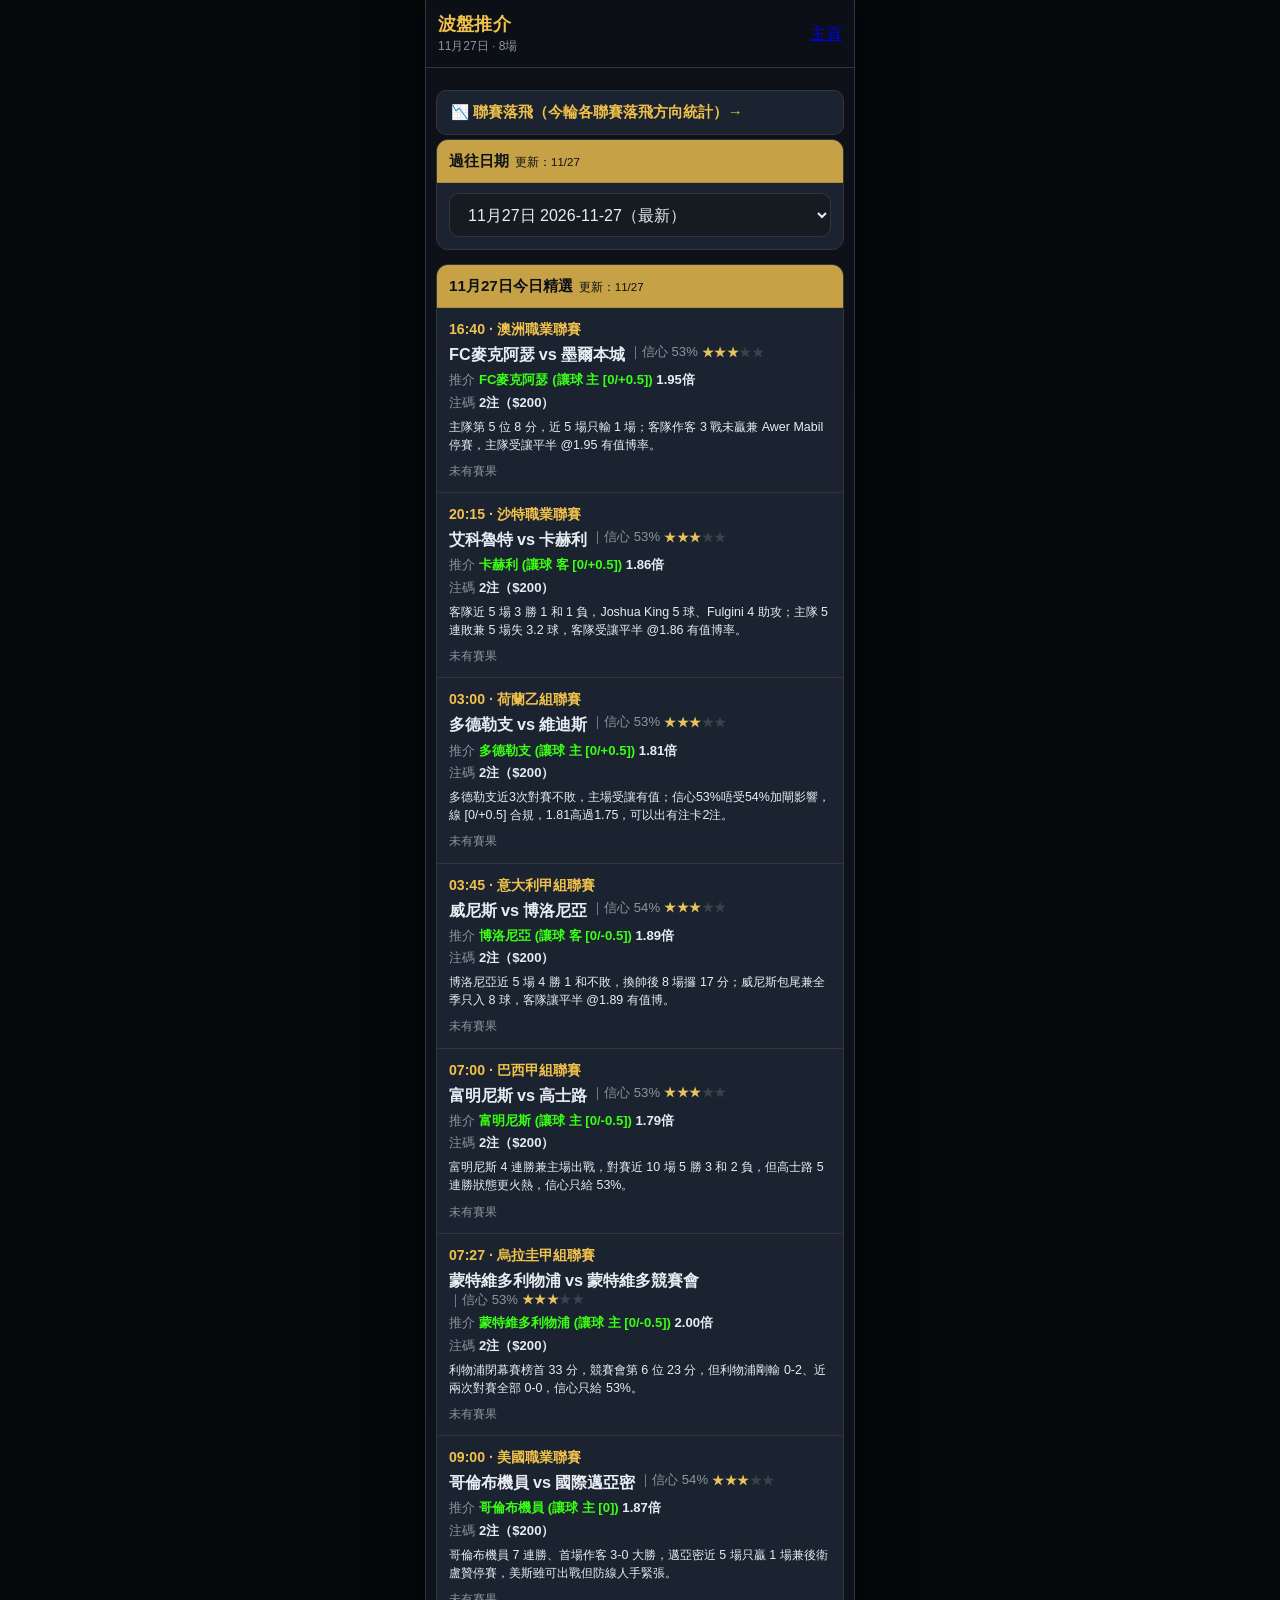
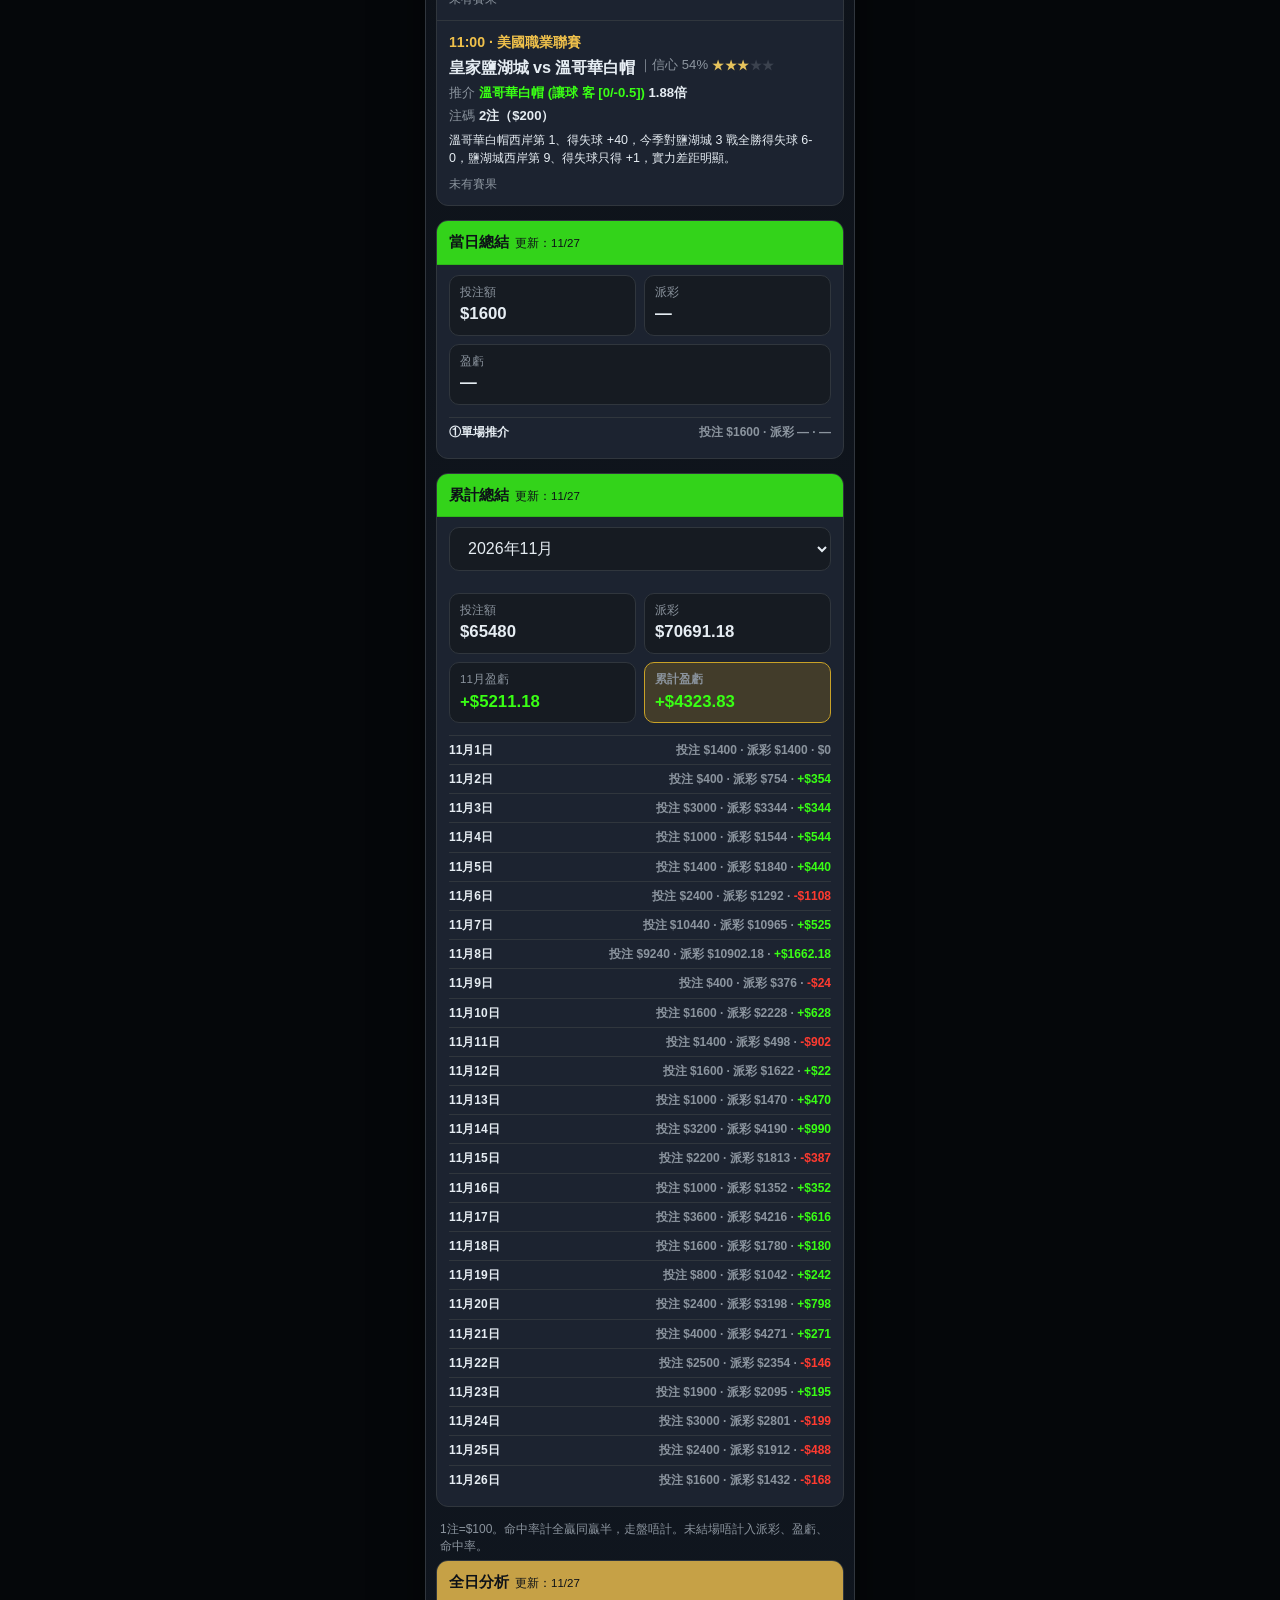
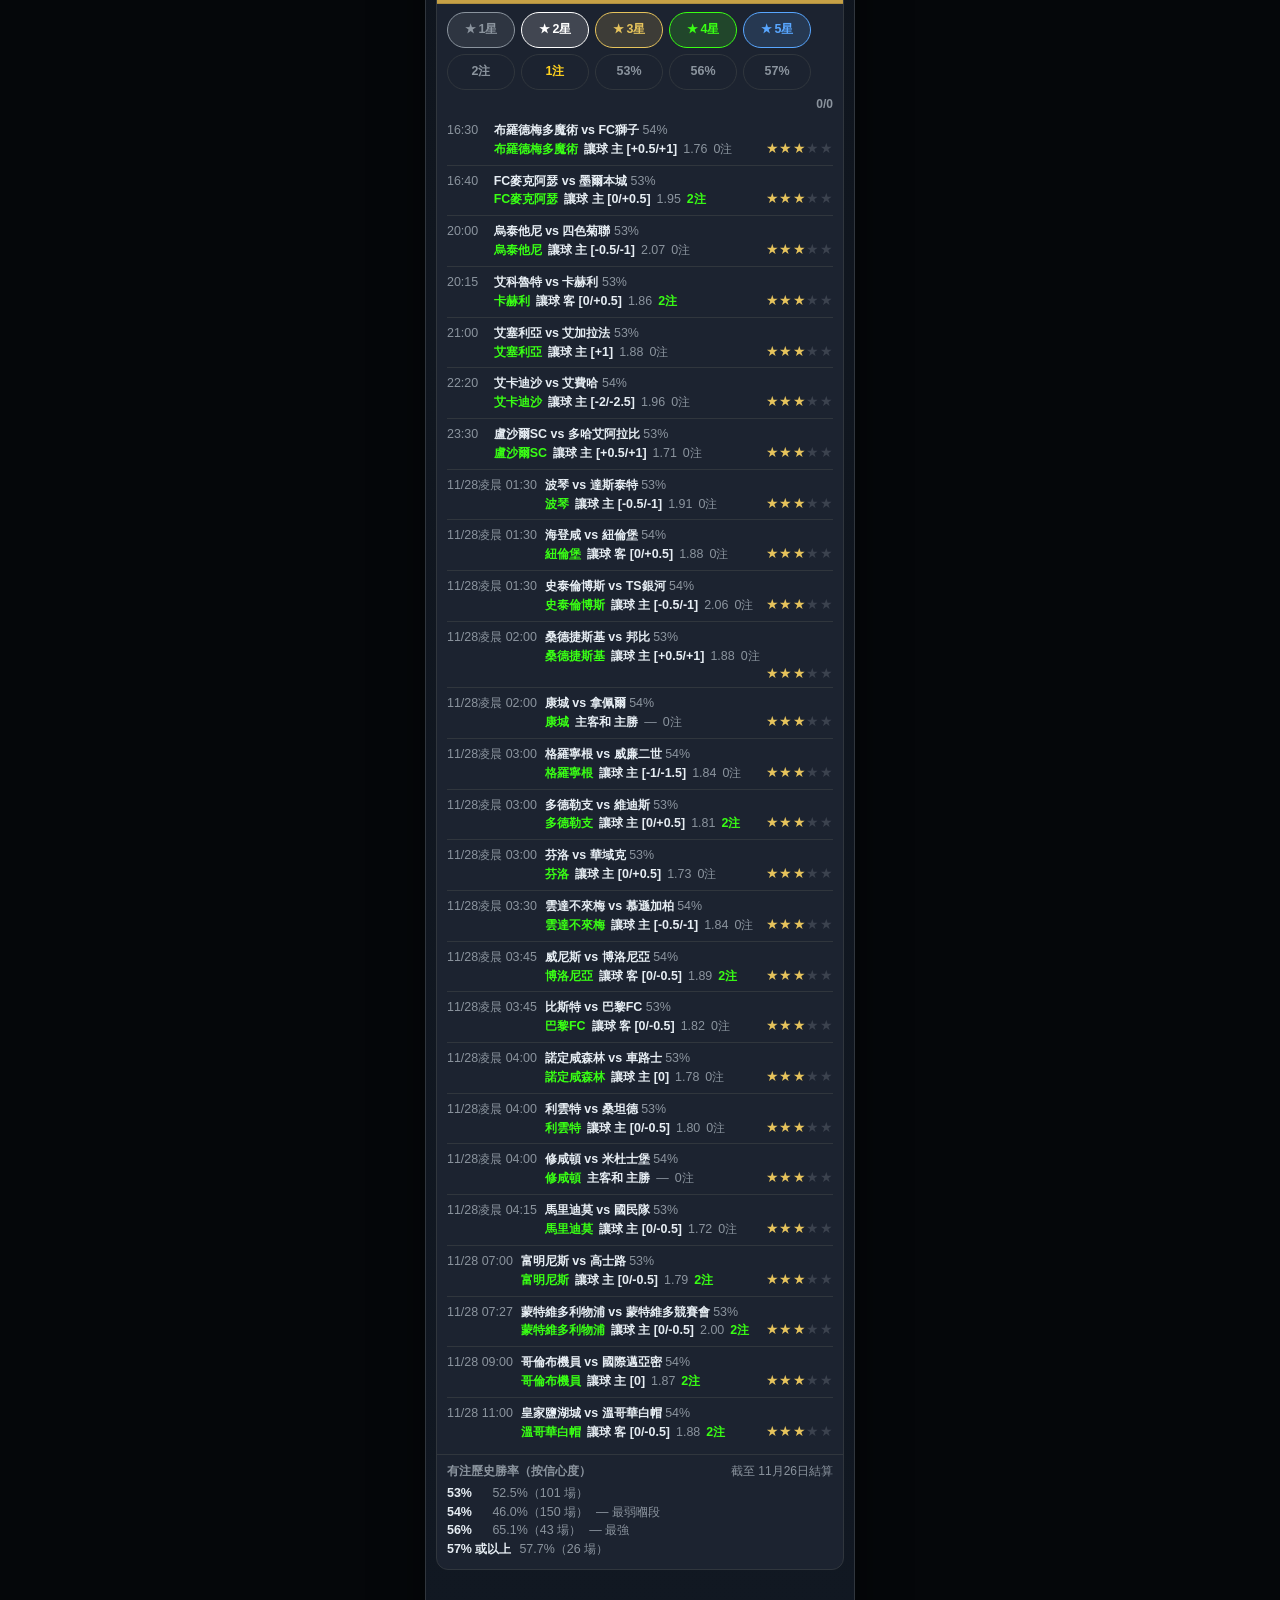
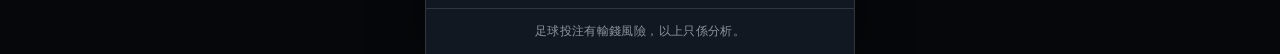
==== index.html @ 922f25e9 "football177: FB9617 附註更正（康城對勒皮已核實）" ====
<!DOCTYPE html>
<html lang="zh-HK">
<head>
  <meta charset="UTF-8" />
  <meta name="viewport" content="width=device-width, initial-scale=1, maximum-scale=1, viewport-fit=cover" />
  <meta name="theme-color" content="#0d1117" />
  <meta http-equiv="Cache-Control" content="no-cache" />
  <title>波盤推介</title>
  <link rel="stylesheet" href="css/styles.css?v=football177" />
</head>
<body>
  <div id="app">
    <header class="site-header">
      <div class="header-inner">
        <button id="btn-back" class="btn-back" type="button" aria-label="返回" hidden>←</button>
        <div class="header-titles">
          <h1 id="page-title">🏇 TW賽馬貼士</h1>
          <p id="page-sub" class="subtitle subtitle-profit">0 賽馬日 💰 累計盈利 $0 💰 (回報 +0.0%)</p>
        </div>
        <a class="btn-home" href="https://taiwah1995.github.io/racing-tips/">主頁</a>
      </div>
    </header>

    <main id="main">
      <!-- HOME VIEW -->
      <section id="view-home" class="view">
        <a class="wind-entry" href="#/wind">收風統計</a>
        <a class="wind-entry" href="#/flying">賽日有飛馬</a>
        <a class="wind-entry" href="#/combo">練騎合作</a>
        <a class="wind-entry" href="#/football">波盤推介</a>
        <div class="filters">
          <div class="venue-tabs" role="tablist">
            <button class="tab active" data-venue="all" type="button">全部</button>
            <button class="tab" data-venue="ST" type="button">沙田</button>
            <button class="tab" data-venue="HV" type="button">快活谷</button>
          </div>
          <label class="month-wrap">
            <span class="sr-only">賽事月份</span>
            <select id="month-filter" aria-label="賽事月份"></select>
          </label>
        </div>

        <div class="panel banker-wp-book" id="banker-wp-book">
          <h2 class="panel-title banker-wp-heading">馬膽WP投注簿 <span class="banker-wp-note">*馬膽投注 獨贏$100 位置$300</span></h2>
          <div id="banker-wp-ledger" class="banker-wp-ledger" aria-live="polite"></div>
        </div>
        <p class="banker-wp-foot">* 以最終賠率派彩金額計算</p>

        <ul id="meeting-list" class="meeting-list" aria-live="polite"></ul>
        <p id="home-empty" class="empty" hidden>今個月暫未有賽日貼士</p>
      </section>

      <!-- DETAIL VIEW -->
      <section id="view-detail" class="view" hidden>
        <div id="detail-meta" class="detail-meta" hidden></div>

        <div class="panel">
          <h2 class="panel-title">🏆 全日四甲精選推介</h2>
          <div class="table-scroll">
            <table class="tips-table" id="tips-table">
              <thead>
                <tr>
                  <th>場次</th>
                  <th>首選</th>
                  <th>次選</th>
                  <th>三選</th>
                  <th>冷腳</th>
                </tr>
              </thead>
              <tbody id="tips-tbody"></tbody>
            </table>
          </div>
        </div>

        <div class="panel">
          <h2 class="panel-title">🏆 三隻馬膽 <span class="daily-picks-hint panel-hint-inline">(賠率低於2.5只作次選推介)</span></h2>
          <div id="daily-picks" class="daily-picks"></div>
        </div>
      </section>

      <!-- WIND DASHBOARD -->
      <section id="view-wind" class="view" hidden>
        <p id="wind-status" class="empty" hidden></p>
        <div id="wind-tables"></div>
      </section>

      <!-- FLYING HORSES -->
      <section id="view-flying" class="view" hidden>
        <p id="flying-status" class="empty" hidden></p>
        <div id="flying-body"></div>
      </section>

      <!-- JOCKEY / TRAINER COMBO -->
      <section id="view-combo" class="view" hidden>
        <p id="combo-status" class="empty" hidden></p>
        <div id="combo-body"></div>
      </section>

      <!-- FOOTBALL TIPS -->
      <section id="view-football" class="view" hidden>
        <a class="luofei-entry" href="luofei.html">📉 聯賽落飛（今輪各聯賽落飛方向統計）→</a>
        <p id="football-status" class="empty" hidden></p>
        <div id="football-body"></div>
      </section>
    </main>

    <footer class="site-footer">
      僅供參考 · 非投注建議
    </footer>
  </div>
  <script>if(!location.hash){location.replace('#/football');}</script>
  <script src="js/app.js?v=football177"></script>
</body>
</html>
---- css/styles.css ----
/* ===== Reset & base ===== */
*, *::before, *::after { box-sizing: border-box; margin: 0; padding: 0; }

:root {
  --bg: #0d1117;
  --bg-elev: #161b22;
  --bg-card: #1c2330;
  --bg-hover: #243044;
  --border: #30363d;
  --text: #e6edf3;
  --text-muted: #8b949e;
  --gold: #f0c14b;
  --gold-dim: #c9a227;
  --accent: #3fb950;
  --danger: #f85149;
  --hv: #a371f7;
  --st: #58a6ff;
  --radius: 12px;
  --tap: 44px;
  --font: -apple-system, BlinkMacSystemFont, "Segoe UI", "PingFang TC",
          "Noto Sans TC", "Microsoft JhengHei", sans-serif;
}

html {
  font-size: clamp(14px, 3.8vw, 16px);
  -webkit-text-size-adjust: 100%;
  overflow-x: hidden;
}

body {
  font-family: var(--font);
  background: var(--bg);
  color: var(--text);
  min-height: 100dvh;
  line-height: 1.45;
  overflow-x: hidden;
  width: 100%;
}

#app {
  width: 100%;
  max-width: 430px;
  margin: 0 auto;
  min-height: 100dvh;
  display: flex;
  flex-direction: column;
  background: linear-gradient(180deg, #0d1117 0%, #111822 100%);
  overflow-x: hidden;
}

.sr-only {
  position: absolute; width: 1px; height: 1px;
  padding: 0; margin: -1px; overflow: hidden;
  clip: rect(0,0,0,0); border: 0;
}

/* ===== Header ===== */
.site-header {
  position: sticky;
  top: 0;
  z-index: 20;
  background: rgba(13, 17, 23, 0.92);
  backdrop-filter: blur(10px);
  border-bottom: 1px solid var(--border);
  padding: 12px 12px;
  padding-top: max(12px, env(safe-area-inset-top));
}

.header-inner {
  display: flex;
  align-items: center;
  gap: 8px;
  min-width: 0;
}

.btn-back {
  flex-shrink: 0;
  width: var(--tap);
  height: var(--tap);
  border: 1px solid var(--border);
  border-radius: 10px;
  background: var(--bg-elev);
  color: var(--text);
  font-size: 1.25rem;
  cursor: pointer;
  display: flex;
  align-items: center;
  justify-content: center;
}
.btn-back:active { background: var(--bg-hover); }

.header-titles {
  min-width: 0;
  flex: 1;
}
.header-titles h1 {
  font-size: clamp(0.85rem, 4.2vw, 1.15rem);
  font-weight: 700;
  letter-spacing: 0.01em;
  color: var(--gold);
  line-height: 1.3;
  overflow-wrap: anywhere;
  word-break: break-word;
}
.subtitle {
  font-size: 0.75rem;
  color: var(--text-muted);
  margin-top: 2px;
}
.subtitle-profit {
  color: #fff;
  font-weight: 700;
  font-size: 0.78rem;
}
.subtitle:empty,
.subtitle[hidden] { display: none !important; }

/* ===== Main ===== */
#main {
  flex: 1;
  padding: 12px 10px 24px;
  width: 100%;
  min-width: 0;
  overflow-x: hidden;
}

.view[hidden] { display: none !important; }

/* ===== Filters ===== */
.filters {
  display: flex;
  flex-direction: column;
  gap: 10px;
  margin-bottom: 12px;
}

.venue-tabs {
  display: flex;
  gap: 8px;
}

.tab {
  flex: 1;
  min-height: var(--tap);
  border: 1px solid var(--border);
  border-radius: 10px;
  background: var(--bg-elev);
  color: var(--text-muted);
  font-size: 0.9rem;
  font-weight: 600;
  cursor: pointer;
  transition: background 0.15s, color 0.15s, border-color 0.15s;
}
.tab.active {
  background: var(--gold-dim);
  color: #0d1117;
  border-color: var(--gold);
}
.tab:active { opacity: 0.85; }

.month-wrap {
  display: block;
  position: relative;
}
#month-filter {
  width: 100%;
  min-height: var(--tap);
  padding: 0 40px 0 14px;
  border: 1px solid var(--border);
  border-radius: 10px;
  background: var(--bg-elev);
  color: var(--text);
  font: inherit;
  font-size: 1rem;
  outline: none;
  cursor: pointer;
}
#month-filter:focus { border-color: var(--gold-dim); }
#month-filter option {
  background: var(--bg-elev);
  color: var(--text);
}

/* ===== Meeting list ===== */
.meeting-list {
  list-style: none;
  display: flex;
  flex-direction: column;
  gap: 10px;
}

.meeting-card {
  display: block;
  width: 100%;
  text-align: left;
  padding: 14px 14px;
  min-height: 64px;
  border: 1px solid var(--border);
  border-radius: var(--radius);
  background: var(--bg-card);
  color: var(--text);
  cursor: pointer;
  transition: background 0.15s, border-color 0.15s;
  text-decoration: none;
  font: inherit;
}
.meeting-card:active,
.meeting-card:hover {
  background: var(--bg-hover);
  border-color: var(--gold-dim);
}

.meeting-card .row1 {
  display: flex;
  align-items: center;
  justify-content: space-between;
  gap: 8px;
  margin-bottom: 6px;
}
.meeting-card .date {
  font-size: 1.05rem;
  font-weight: 700;
}
.meeting-card .row1-main {
  display: flex;
  align-items: baseline;
  flex-wrap: wrap;
  gap: 6px;
  min-width: 0;
}
.meeting-card .badge {
  font-size: 0.7rem;
  font-weight: 700;
  padding: 3px 8px;
  border-radius: 999px;
  letter-spacing: 0.04em;
}
.badge-demo {
  background: rgba(240, 193, 75, 0.2);
  color: var(--gold);
  border: 1px solid var(--gold-dim);
}
.badge-st {
  background: rgba(88, 166, 255, 0.15);
  color: var(--st);
}
.badge-hv {
  background: rgba(163, 113, 247, 0.15);
  color: var(--hv);
}

.meeting-card .row2 {
  display: flex;
  align-items: flex-start;
  gap: 10px;
  font-size: 0.85rem;
  color: var(--text-muted);
}
.meeting-card .row2-meta {
  flex: 1;
  min-width: 0;
  line-height: 1.35;
  white-space: normal;
  overflow-wrap: anywhere;
  word-break: break-word;
}
.meeting-card .banker-part {
  font-size: 0.78rem;
  color: var(--text-muted);
  opacity: 0.92;
}
.meeting-card .chevron {
  margin-left: auto;
  flex-shrink: 0;
  color: var(--gold-dim);
  font-size: 1.1rem;
  line-height: 1.35;
}

.empty {
  text-align: center;
  color: var(--text-muted);
  padding: 32px 16px;
  font-size: 0.95rem;
}

/* ===== Detail ===== */
#detail-meta { display: none !important; }

.panel {
  margin-bottom: 14px;
  background: var(--bg-card);
  border: 1px solid var(--border);
  border-radius: var(--radius);
  overflow: hidden;
  width: 100%;
  max-width: 100%;
}
.panel-title {
  font-size: clamp(0.8rem, 3.6vw, 0.95rem);
  font-weight: 700;
  padding: 10px 12px;
  border-bottom: 1px solid var(--border);
  background: rgba(240, 193, 75, 0.08);
  color: var(--gold);
}

/* Tips table — fit viewport, no H-scroll */
.table-scroll {
  overflow-x: hidden;
  width: 100%;
}

.tips-table {
  width: 100%;
  table-layout: fixed;
  border-collapse: collapse;
  font-size: clamp(0.58rem, 2.7vw, 0.7rem);
}
.tips-table th {
  background: var(--bg-elev);
  color: var(--text-muted);
  font-weight: 600;
  padding: 5px 1px;
  text-align: center;
  border-bottom: 1px solid var(--border);
  font-size: clamp(0.58rem, 2.6vw, 0.68rem);
}
.tips-table th:first-child { width: 16%; }
.tips-table th:nth-child(2),
.tips-table th:nth-child(3),
.tips-table th:nth-child(4),
.tips-table th:nth-child(5) { width: 21%; }

.tips-table td {
  padding: 5px 1px;
  text-align: center;
  border-bottom: 1px solid var(--border);
  vertical-align: top;
  line-height: 1.25;
  overflow-wrap: anywhere;
  word-break: break-word;
}
.tips-table tr:last-child td { border-bottom: none; }
.tips-table tr.tips-alt td { background: rgba(255,255,255,0.02); }
.tips-table tr.has-note td { border-bottom: none; padding-bottom: 1px; }
.tips-table td.pattern-note-cell {
  text-align: left;
  padding: 0 2px 5px;
  font-size: clamp(0.5rem, 2.2vw, 0.6rem);
  line-height: 1.3;
  font-weight: 600;
}

.tips-table .race-col {
  padding-left: 2px;
  padding-right: 2px;
}
.race-cell {
  display: flex;
  flex-direction: column;
  align-items: center;
  gap: 1px;
}
.race-no-line {
  font-weight: 700;
  font-size: clamp(0.75rem, 3.2vw, 0.9rem);
  color: var(--gold);
}
.race-meta-line {
  font-size: clamp(0.5rem, 2.2vw, 0.58rem);
  color: var(--text-muted);
  letter-spacing: -0.03em;
  line-height: 1.15;
}

.cell-horse {
  display: block;
  text-align: center;
  max-width: 100%;
  font-size: clamp(0.62rem, 2.85vw, 0.76rem); /* ~1–2px bump vs table base */
  line-height: 1.3;
}
.cell-horse .hn {
  font-weight: 600;
  color: var(--text);
  font-size: inherit;
  line-height: 1.3;
  overflow-wrap: anywhere;
  word-break: break-word;
}
.cell-horse .hline1 {
  display: block;
  line-height: 1.25;
}
.cell-horse .hline2 {
  display: block;
  margin-top: 1px;
  line-height: 1.2;
  white-space: nowrap;
}
.cell-horse .hs {
  display: inline;
  font-size: 0.92em;
  color: var(--text-muted);
  font-weight: 500;
  white-space: nowrap;
}
.cell-horse .ho {
  display: inline;
  font-size: 0.92em;
  color: var(--gold-dim);
  font-weight: 600;
  white-space: nowrap;
}
.cell-horse .ho-empty { min-height: 0; }
.cell-horse.col-first .hn { color: var(--accent); }
.cell-horse.col-dark .hn { color: #ffa657; }

/* Post-race place badges: 🏆🥈🥉4️⃣ */
.place-badge {
  display: inline-block;
  margin-left: 2px;
  padding: 0;
  border: none;
  border-radius: 0;
  background: transparent;
  font-size: 0.95em;
  font-weight: 400;
  line-height: 1.2;
  letter-spacing: 0;
  vertical-align: baseline;
  white-space: nowrap;
}
.place-badge.place-w,
.place-badge.place-2,
.place-badge.place-3,
.place-badge.place-4 {
  background: transparent;
  color: inherit;
  border: none;
}

.tips-result-note {
  margin-top: 0;
  padding-top: 8px;
}

/* 投注策略 — one gold frame at the bottom of the meeting page */
#view-detail #bet-strategy-panel {
  border: 2px solid var(--gold);
  background: rgba(240, 193, 75, 0.07);
  box-shadow: inset 0 0 0 1px rgba(240, 193, 75, 0.28);
}
#view-detail #bet-strategy-panel .panel-title {
  background: rgba(240, 193, 75, 0.16);
  border-bottom-color: rgba(240, 193, 75, 0.45);
}
#view-detail #bet-strategy-panel .bet-strategy-race {
  padding: 6px 10px 7px;
  border-top: 1px solid rgba(240, 193, 75, 0.22);
}
#view-detail #bet-strategy-panel .bet-strategy-race-title {
  margin: 0 0 3px;
  font-size: 0.8rem;
  font-weight: 700;
  line-height: 1.3;
  color: var(--gold);
}
#view-detail #bet-strategy-panel .bet-strategy-list {
  list-style: none;
  margin: 0;
  padding: 0;
  display: flex;
  flex-direction: column;
  gap: 2px;
}
#view-detail #bet-strategy-panel .bet-strategy-line {
  font-size: 0.78rem;
  line-height: 1.35;
  font-weight: 500;
  color: var(--text);
  overflow-wrap: anywhere;
}
#view-detail #bet-strategy-panel .bet-strategy-note {
  color: var(--text-muted);
  font-weight: 500;
  font-size: 0.92em;
}
#view-detail #bet-strategy-panel .bet-strategy-race-total {
  margin: 4px 0 0;
  font-size: 0.74rem;
  font-weight: 700;
  line-height: 1.35;
  color: var(--gold);
}
#view-detail #bet-strategy-panel .bet-strategy-day-total {
  margin: 0;
  padding: 6px 10px 8px;
  border-top: 1px solid rgba(240, 193, 75, 0.5);
  font-size: 0.8rem;
  font-weight: 700;
  line-height: 1.35;
  color: var(--gold);
}

/* Meeting page only: shorter gaps between panels, picks, and strategy blocks. */
#view-detail .panel {
  margin-bottom: 8px;
}
#view-detail .panel-title {
  padding: 6px 12px;
}
#view-detail .panel-title .panel-updated {
  white-space: nowrap;
}
#view-detail .tips-result-note {
  padding-top: 4px;
  padding-bottom: 6px;
}
#view-detail .pick-card {
  padding: 7px 10px;
}
#view-detail .pick-card .pc-head {
  gap: 6px;
  margin-bottom: 2px;
}
#view-detail .pc-horse {
  margin-bottom: 0;
}
#view-detail #attack-hot .panel-hint {
  padding: 4px 10px 2px;
}
#view-detail #attack-hot .panel-hint:last-child {
  padding-bottom: 6px;
}
#view-detail #meeting-flying .fly-meet-head {
  gap: 2px;
  padding: 6px 10px;
}
#view-detail #meeting-flying .fly-hit-line {
  padding: 2px 10px 0;
}
#view-detail #meeting-flying .fly-meet-body {
  gap: 4px;
  padding: 4px 8px 6px;
}
#view-detail #meeting-flying .fly-horse {
  padding: 5px 8px;
}

.pc-odds-inline {
  font-size: 0.85em;
  color: var(--gold-dim);
  font-weight: 600;
}

.panel-hint {
  font-size: 0.75rem;
  color: var(--text-muted);
  padding: 0 12px 8px;
  margin-top: -4px;
}
.panel-title .panel-hint-inline,
.panel-title .daily-picks-hint,
.panel-title .panel-updated {
  display: inline;
  font-size: 0.72rem;
  font-weight: 500;
  color: var(--text-muted);
  margin-left: 6px;
  padding: 0;
}

/* Daily picks — 3 horses */
.daily-picks {
  display: flex;
  flex-direction: column;
  gap: 0;
}
.pick-card {
  padding: 12px;
  border-bottom: 1px solid var(--border);
}
.pick-card:last-child { border-bottom: none; }
.pick-card.pick-top {
  background: linear-gradient(135deg, rgba(240,193,75,0.12) 0%, rgba(240,193,75,0.03) 100%);
}
.pick-card .pc-head {
  display: flex;
  align-items: center;
  flex-wrap: wrap;
  gap: 8px;
  margin-bottom: 6px;
}
.pick-card .pc-race {
  font-weight: 700;
  font-size: 0.95rem;
}
.pick-card .pc-class {
  font-size: 0.75rem;
  color: var(--text-muted);
  font-weight: 600;
}
.pick-card .top-badge {
  font-size: 0.7rem;
  font-weight: 700;
  padding: 3px 8px;
  border-radius: 999px;
  background: var(--gold);
  color: #0d1117;
}
.pick-card .pc-odds {
  font-size: 0.75rem;
  color: var(--gold-dim);
  font-weight: 600;
  margin-top: 2px;
}
.pc-horse {
  font-size: 1.05rem;
  font-weight: 700;
  color: var(--accent);
  margin-bottom: 4px;
}
.pick-card .pc-note {
  font-size: 0.85rem;
  color: var(--text);
  line-height: 1.5;
}
#attack-hot .attack-count {
  color: #fff;
}
#attack-hot .attack-horse {
  color: #ff3b30;
}
#attack-hot .attack-horse-mid {
  color: #ffe14a;
}
#attack-hot .panel-hint {
  margin-top: 0;
  padding-top: 8px;
}
#attack-hot .panel-hint:last-child {
  padding-bottom: 10px;
}
#attack-hot .pc-note {
  margin-top: 4px;
  font-size: 0.75rem;
  color: var(--text-muted);
}
#attack-hot .attack-horse-row {
  display: grid;
  grid-template-columns: auto minmax(0, 1fr);
  column-gap: 0;
  align-items: start;
}
#attack-hot .attack-race {
  display: block;
  font-weight: 700;
  font-size: 0.95rem;
  white-space: pre;
}
#attack-hot .attack-race-cont {
  visibility: hidden;
}

/* ===== 收風 dashboard ===== */
.wind-entry {
  display: flex;
  align-items: center;
  justify-content: center;
  min-height: var(--tap);
  margin-bottom: 10px;
  border: 1px solid var(--gold);
  border-radius: 10px;
  background: var(--bg-elev);
  color: var(--gold);
  font-size: 0.9rem;
  font-weight: 600;
  text-decoration: none;
}
.wind-entry:active { background: var(--bg-hover); }
.wind-scroll {
  overflow-x: auto;
  width: 100%;
  -webkit-overflow-scrolling: touch;
}
.wind-table {
  border-collapse: collapse;
  font-size: clamp(0.58rem, 2.7vw, 0.7rem);
  white-space: nowrap;
}
.wind-table th,
.wind-table td {
  padding: 5px 6px;
  text-align: center;
  border-bottom: 1px solid var(--border);
  line-height: 1.25;
}
.wind-table th {
  background: var(--bg-elev);
  color: var(--text-muted);
  font-weight: 600;
}
.wind-table th.wind-group { color: var(--gold); }
.wind-table .wind-rate-mid,
.wind-pick .wind-rate-mid { color: #ffe14a; }
.wind-pick {
  width: 100%;
  border-collapse: collapse;
  font-size: clamp(0.58rem, 2.7vw, 0.7rem);
  white-space: nowrap;
}
.wind-pick th,
.wind-pick td {
  padding: 5px 6px;
  text-align: center;
  border-bottom: 1px solid var(--border);
  line-height: 1.25;
}
.wind-pick th {
  background: var(--bg-elev);
  color: var(--text-muted);
  font-weight: 600;
}
.wind-pick .wind-pick-name { text-align: left; }
.wind-pick td.wind-pick-kind { color: var(--gold); }
.wind-pick tbody tr:nth-child(even) td { background: rgba(255, 255, 255, 0.02); }
.wind-pick tr.wind-pick-split td { border-top: 2px solid var(--border); }
.wind-table thead tr:first-child th.wind-group,
.wind-table thead tr:nth-child(2) th:nth-child(4n + 1),
.wind-table tbody td:nth-child(4n + 5) {
  border-left: 1px solid var(--border);
}
.wind-table .wind-name {
  position: sticky;
  left: 0;
  z-index: 1;
  text-align: left;
  background: var(--bg-card);
}
.wind-table thead .wind-name {
  z-index: 2;
  background: var(--bg-elev);
}
.wind-table tbody tr:nth-child(even) td { background: rgba(255, 255, 255, 0.02); }
.wind-table tbody tr:nth-child(even) td.wind-name { background: #1e2633; }
/* 馬房累計 only. One group's 三甲%: ≥80 → blue, 65–79 → green. Four cells, not the row. */
.wind-table tbody tr td.wind-group-hot {
  background: #22c55e;
  color: #06210a;
}
.wind-table tbody tr td.wind-group-hot .pl-pos { color: #06210a; }
.wind-table tbody tr td.wind-group-hot-high {
  background: #3b82f6;
  color: #0b1220;
}
.wind-table tbody tr td.wind-group-hot-high .pl-pos { color: #0b1220; }

/* ===== 賽日有飛馬 ===== */
.fly-meet + .fly-meet { border-top: 1px solid var(--border); }
.fly-meet-head {
  display: flex;
  flex-direction: column;
  align-items: flex-start;
  gap: 4px;
  width: 100%;
  padding: 10px 12px;
  border: 0;
  background: transparent;
  color: inherit;
  font: inherit;
  text-align: left;
}
.fly-meet-title { font-weight: 700; color: var(--gold); }
.fly-hit { font-size: 0.8rem; color: var(--text); }
.fly-hit-line { padding: 8px 12px 0; }
.fly-meet-body {
  display: flex;
  flex-direction: column;
  gap: 8px;
  padding: 8px 10px 12px;
  min-width: 0;
}
.fly-meet-body[hidden] { display: none; }
.fly-race {
  min-width: 0;
  overflow: hidden;
  border: 1px solid var(--border);
  border-left: 3px solid var(--gold);
  border-radius: 10px;
  background: #141b26;
}
.fly-race-head {
  display: flex;
  align-items: center;
  justify-content: space-between;
  gap: 8px;
  min-width: 0;
  padding: 6px 10px 6px 8px;
  background: linear-gradient(90deg, rgba(240, 193, 75, 0.2), rgba(240, 193, 75, 0.02) 78%);
}
.fly-race-chip {
  display: inline-block;
  padding: 1px 8px;
  border: 1px solid var(--gold-dim);
  border-radius: 999px;
  background: rgba(240, 193, 75, 0.14);
  color: var(--gold);
  font-size: 0.78rem;
  font-weight: 800;
  letter-spacing: 0.04em;
  line-height: 1.45;
}
.fly-race-count {
  flex-shrink: 0;
  color: var(--text-muted);
  font-size: 0.72rem;
  font-weight: 600;
}
.fly-horse { padding: 7px 10px 8px; min-width: 0; }
.fly-horse + .fly-horse { border-top: 1px solid var(--border); }
.fly-horse-top {
  display: flex;
  align-items: center;
  justify-content: space-between;
  gap: 8px;
  min-width: 0;
}
.fly-horse-name {
  font-weight: 700;
  min-width: 0;
  overflow-wrap: anywhere;
}
.fly-mark {
  display: flex;
  align-items: center;
  gap: 6px;
  flex-shrink: 0;
}
.fly-grade {
  flex-shrink: 0;
  min-width: 1.7em;
  padding: 1px 6px;
  border: 1px solid currentColor;
  border-radius: 999px;
  font-size: 0.75rem;
  font-weight: 700;
  line-height: 1.4;
  text-align: center;
}
.fly-score-big {
  font-size: 1.45rem;
  font-weight: 800;
  line-height: 1;
  font-variant-numeric: tabular-nums;
}
.fly-grade-a { color: #39ff14; }
.fly-grade-b { color: #ffe14a; }
.fly-grade-c { color: #ff9f0a; }
.fly-grade-d { color: #8b949e; }
.fly-advice {
  margin-top: 2px;
  font-size: 12px;
  line-height: 1.35;
  font-weight: 600;
  overflow-wrap: anywhere;
}
.fly-advice .fly-meta {
  margin: 0;
  font-size: inherit;
  font-weight: 400;
  color: var(--text-muted);
}
.fly-pick-legend {
  width: 100%;
  max-width: 100%;
  border-collapse: collapse;
  table-layout: fixed;
  font-size: 12px;
  line-height: 1.35;
}
.fly-pick-legend th,
.fly-pick-legend td {
  padding: 5px 8px;
  text-align: left;
  vertical-align: middle;
  border-bottom: 1px solid var(--border);
  overflow-wrap: anywhere;
}
.fly-pick-legend th {
  color: var(--text-muted);
  font-weight: 600;
}
.fly-pick-legend td:nth-child(2) { text-align: center; }
.fly-note,
.fly-result {
  margin-top: 2px;
  font-size: 0.78rem;
  line-height: 1.35;
  overflow-wrap: anywhere;
  color: var(--text-muted);
}
.fly-note,
.fly-result { color: var(--text); }
.fly-result {
  display: flex;
  flex-wrap: wrap;
  align-items: center;
  gap: 6px;
  min-width: 0;
}
.fly-pay { color: var(--text-muted); }
.fly-seasons {
  display: flex;
  gap: 8px;
  padding: 10px 12px 0;
}
.fly-legend {
  padding: 8px 12px 6px;
  font-size: 0.72rem;
  line-height: 1.45;
  color: var(--text-muted);
}
.fly-scroll {
  overflow-x: auto;
  width: 100%;
  -webkit-overflow-scrolling: touch;
}
.fly-table {
  table-layout: fixed;
  border-collapse: collapse;
  font-size: clamp(0.58rem, 2.7vw, 0.7rem);
  white-space: nowrap;
}
.fly-table th,
.fly-table td {
  padding: 5px 6px;
  text-align: center;
  border-bottom: 1px solid var(--border);
  line-height: 1.25;
}
.fly-table th {
  background: var(--bg-elev);
  color: var(--text-muted);
  font-weight: 600;
}
.fly-table th.fly-band { color: var(--gold); }
.fly-table .wind-rate-mid,
.fly-legend .wind-rate-mid,
.fly-hit .wind-rate-mid { color: #ffe14a; }
.fly-muted { color: #8b949e; }
.fly-table thead tr:first-child th.fly-band,
.fly-table thead tr:nth-child(2) th.fly-band-start,
.fly-table tbody td.fly-band-start,
.fly-table .fly-split {
  border-left: 1px solid var(--border);
}
.fly-table .fly-name {
  position: sticky;
  left: 0;
  z-index: 1;
  text-align: left;
  background: var(--bg-card);
  white-space: normal;
  word-break: break-all;
  overflow-wrap: anywhere;
}
.fly-table thead .fly-name {
  z-index: 2;
  background: var(--bg-elev);
}
.fly-table .fly-rank { color: var(--text-muted); }
.fly-table tbody tr:nth-child(even) td { background: rgba(255, 255, 255, 0.02); }
.fly-table tbody tr:nth-child(even) td.fly-name { background: #1e2633; }
.fly-pair { line-height: 1.2; }

/* ===== Footer ===== */
.site-footer {
  text-align: center;
  padding: 14px 12px;
  padding-bottom: max(14px, env(safe-area-inset-bottom));
  font-size: 0.75rem;
  color: var(--text-muted);
  border-top: 1px solid var(--border);
  letter-spacing: 0.03em;
}

/* Wider screens: keep phone frame look */
@media (min-width: 480px) {
  body { background: #05070a; }
  #app {
    box-shadow: 0 0 40px rgba(0,0,0,0.5);
    border-left: 1px solid var(--border);
    border-right: 1px solid var(--border);
  }
}


/* Home: 馬膽WP投注簿 — sits between month selector and meeting cards */
.banker-wp-book {
  margin-top: 0;
  margin-bottom: 0;
}
.banker-wp-book .panel-title,
.banker-wp-heading {
  border-bottom: 1px solid var(--border);
  padding-bottom: 8px;
  margin-bottom: 0;
}
.banker-wp-heading {
  display: flex;
  flex-wrap: wrap;
  align-items: baseline;
  gap: 6px 8px;
}
.banker-wp-note {
  font-size: 0.72rem;
  font-weight: 500;
  color: var(--text-muted);
  line-height: 1.35;
}
.banker-wp-ledger {
  margin-top: 0;
  padding: 8px 12px 10px;
}
.banker-wp-summary {
  font-family: ui-monospace, SFMono-Regular, Menlo, Monaco, Consolas, "Liberation Mono", monospace;
  font-size: 0.72rem;
  line-height: 1.55;
  color: var(--text);
  background: transparent;
  border: none;
  border-radius: 0;
  padding: 0;
  overflow-x: auto;
  white-space: nowrap;
}
.banker-wp-title {
  color: var(--text-muted);
  margin-bottom: 4px;
  white-space: normal;
}
.banker-wp-line {
  letter-spacing: 0.01em;
}
.banker-wp-total {
  margin-top: 2px;
  color: var(--gold);
  font-weight: 600;
}
.banker-wp-profit {
  color: var(--gold);
  font-weight: 700;
  white-space: normal;
  font-size: clamp(0.8rem, 3.6vw, 0.95rem); /* match 馬膽WP投注簿 .panel-title */
}
.banker-wp-profit-val {
  color: #fff;
}
.pl-pos { color: #39ff14; }
.pl-neg { color: #ff3b30; }
.banker-wp-profit-val.pl-pos { color: #39ff14; }
.banker-wp-profit-val.pl-neg { color: #ff3b30; }
.banker-wp-empty {
  font-size: 0.78rem;
  color: var(--text-muted);
  margin-top: 6px;
}

.banker-wp-foot {
  margin: 6px 2px 14px;
  padding: 0 2px;
  font-size: 0.72rem;
  color: var(--text-muted);
  line-height: 1.35;
}

.pc-final-odds {
  font-size: 0.78em;
  color: var(--gold-dim);
  font-weight: 600;
  white-space: normal;
}
.pc-horse {
  overflow-wrap: anywhere;
  word-break: break-word;
}

/* ===== 練騎合作 (#/combo). Scoped so other pages stay unchanged. ===== */
#view-combo .combo-modes {
  display: flex;
  gap: 8px;
  margin-bottom: 12px;
}
#view-combo .combo-note,
#view-combo .combo-empty,
#view-combo .combo-foot {
  margin: 0;
  padding: 8px 12px;
  font-size: 0.72rem;
  line-height: 1.45;
  color: var(--text-muted);
}
#view-combo .combo-foot {
  padding: 8px 2px 14px;
}
#view-combo .combo-card {
  padding: 10px 12px;
  border-bottom: 1px solid var(--border);
}
#view-combo .combo-card:last-child { border-bottom: none; }
#view-combo .combo-pair {
  font-weight: 700;
  font-size: 0.95rem;
  line-height: 1.35;
  overflow-wrap: anywhere;
}
#view-combo .combo-seq {
  font-size: calc(1em - 1pt);
  font-weight: 400;
}
#view-combo .combo-stats,
#view-combo .combo-drop,
#view-combo .combo-odds {
  margin-top: 4px;
  font-size: 0.8rem;
  line-height: 1.45;
  color: var(--text-muted);
}
#view-combo .combo-badge {
  display: inline-block;
  margin-left: 6px;
  padding: 1px 6px;
  border-radius: 999px;
  background: var(--gold);
  color: #0d1117;
  font-size: 0.72rem;
  font-weight: 700;
  vertical-align: 1px;
}
#view-combo .combo-badge-soft {
  background: transparent;
  color: var(--text-muted);
  border: 1px solid var(--border);
  font-weight: 600;
}
#view-combo .combo-pos { color: #39ff14; }
#view-combo .combo-mid { color: #ffe14a; }
#view-combo .combo-neg { color: #ff3b30; }
#view-combo .combo-tools {
  display: flex;
  flex-wrap: wrap;
  gap: 8px;
  align-items: center;
  padding: 8px 12px 4px;
}
#view-combo .combo-field {
  display: inline-flex;
  align-items: center;
  gap: 6px;
  color: var(--text-muted);
  font-size: 0.75rem;
}
#view-combo .combo-tools input,
#view-combo .combo-tools select {
  font: inherit;
  color: var(--text);
  background: var(--bg-elev);
  border: 1px solid var(--border);
  border-radius: 8px;
  padding: 6px 8px;
  min-height: 36px;
}
#view-combo .combo-tools input[type="search"] { min-width: 8.5rem; }
#view-combo .combo-tools input[type="checkbox"] { min-height: 0; }
#view-combo .combo-scroll {
  overflow-x: auto;
  width: 100%;
  -webkit-overflow-scrolling: touch;
}
#view-combo .combo-table {
  border-collapse: collapse;
  font-size: clamp(0.62rem, 2.8vw, 0.75rem);
  white-space: nowrap;
}
#view-combo .combo-table th,
#view-combo .combo-table td {
  padding: 6px 8px;
  text-align: center;
  border-bottom: 1px solid var(--border);
  line-height: 1.3;
}
#view-combo .combo-table th:nth-child(5),
#view-combo .combo-table td:nth-child(5) {
  border-left: 1px solid var(--border);
}
#view-combo .combo-table th {
  color: var(--text-muted);
  font-weight: 600;
}
#view-combo .combo-name {
  text-align: left;
  font-weight: 700;
}

/* ===== 波盤推介 (#/football). Scoped so racing pages stay unchanged. ===== */
#view-football {
  overflow-x: hidden;
}
#view-football .fb-note,
#view-football .fb-rule {
  margin: 0 0 10px;
  color: var(--text-muted);
  font-size: 0.75rem;
  line-height: 1.45;
}
#view-football .fb-note {
  margin: 0;
  padding: 0 12px 12px;
}
#view-football .fb-rule {
  margin: 0 2px 4px;
  padding: 0 2px;
}
#view-football .fb-pad {
  padding: 10px 12px 12px;
}
#view-football .fb-date {
  display: block;
}
#view-football .fb-date select {
  width: 100%;
  min-height: var(--tap);
  padding: 0 14px;
  border: 1px solid var(--border);
  border-radius: 10px;
  background: var(--bg-elev);
  color: var(--text);
  font: inherit;
  font-size: 1rem;
  outline: none;
}
#view-football .fb-date select:focus { border-color: var(--gold-dim); }
#view-football .fb-stats {
  display: grid;
  grid-template-columns: 1fr 1fr;
  gap: 8px;
  padding: 10px 12px 12px;
}
#view-football .fb-stat {
  min-width: 0;
  background: var(--bg-elev);
  border: 1px solid var(--border);
  border-radius: 10px;
  padding: 8px 10px;
}
#view-football .fb-stat-wide { grid-column: 1 / -1; }
#view-football .fb-stat-cum {
  background: color-mix(in srgb, var(--gold) 20%, var(--bg-elev));
  border-color: var(--gold-dim);
}
#view-football .fb-stat-cum .fb-k { color: var(--gold); font-weight: 700; }
#view-football .fb-stat .fb-k {
  display: block;
  color: var(--text-muted);
  font-size: 0.72rem;
}
#view-football .fb-stat .fb-n {
  display: block;
  margin-top: 2px;
  font-size: 1.05rem;
  font-weight: 700;
  overflow-wrap: anywhere;
}
#view-football .fb-day-lines {
  list-style: none;
  margin: 0;
  padding: 0 12px 12px;
}
#view-football .fb-day-line {
  display: flex;
  align-items: baseline;
  justify-content: space-between;
  gap: 8px;
  padding: 6px 0;
  border-top: 1px solid var(--border);
  font-size: 0.75rem;
  line-height: 1.35;
}
#view-football .fb-day-name {
  flex: 0 0 auto;
  font-weight: 700;
}
#view-football .fb-day-amt {
  min-width: 0;
  text-align: right;
  color: var(--text-muted);
  font-weight: 600;
}
#view-football {
  --fb-star-1: #8b949e;
  --fb-star-2: #ffffff;
  --fb-star-3: #e6c35c;
  --fb-star-4: #39ff14;
  --fb-star-5: #58a6ff;
}
#view-football .fb-card {
  padding: 12px;
  border-bottom: 1px solid var(--border);
}
#view-football .fb-card:last-child { border-bottom: none; }
#view-football .fb-top {
  display: flex;
  justify-content: space-between;
  align-items: flex-start;
  gap: 8px;
}
#view-football .fb-ko {
  min-width: 0;
  color: var(--gold);
  font-weight: 700;
  font-size: 0.88rem;
  line-height: 1.35;
  overflow-wrap: anywhere;
}
#view-football .fb-status {
  flex-shrink: 0;
  border-radius: 999px;
  padding: 2px 8px;
  font-size: 0.72rem;
  font-weight: 700;
  line-height: 1.4;
}
#view-football .fb-status-ok {
  background: var(--gold);
  color: #0d1117;
}
#view-football .fb-status-wait {
  color: var(--text-muted);
  border: 1px solid var(--border);
}
#view-football .fb-match {
  display: flex;
  flex-wrap: wrap;
  align-items: flex-start;
  gap: 0 4px;
  margin-top: 4px;
  font-size: 1.02rem;
  font-weight: 700;
  line-height: 1.35;
}
#view-football .fb-match-name { overflow-wrap: anywhere; }
#view-football .fb-sides {
  display: inline-flex;
  align-items: flex-start;
  gap: 4px;
  min-width: 0;
  max-width: 100%;
}
#view-football .fb-side {
  display: inline-flex;
  flex-direction: column;
  align-items: flex-start;
  min-width: 0;
}
#view-football .fb-side-name { overflow-wrap: anywhere; }
#view-football .fb-vs { line-height: 1.35; }
#view-football .fb-euro-star,
#view-football .fb-euro-foot {
  color: #ff3b30;
}
#view-football .fb-euro-star {
  margin-left: 3px;
  font-weight: 700;
}
#view-football .fb-euro-foot {
  display: block;
  margin-top: 1px;
  font-size: 0.72rem;
  font-weight: 700;
  line-height: 1.25;
}
#view-football .fb-conf-line {
  display: inline-flex;
  flex: 0 0 auto;
  align-items: center;
  white-space: nowrap;
  max-width: 100%;
}
#view-football .fb-conf-sep,
#view-football .fb-conf {
  color: var(--text-muted);
  font-weight: 500;
  font-size: 0.82rem;
  white-space: nowrap;
}
#view-football .fb-fields {
  display: grid;
  grid-template-columns: 1fr 1fr;
  gap: 4px 12px;
  margin-top: 6px;
}
#view-football .fb-field { min-width: 0; font-size: 0.82rem; line-height: 1.4; }
#view-football .fb-field-wide { grid-column: 1 / -1; }
#view-football .fb-field .fb-k { color: var(--text-muted); margin-right: 4px; }
#view-football .fb-field .fb-v { font-weight: 600; overflow-wrap: anywhere; }
#view-football .fb-reason {
  margin: 6px 0 0;
  color: var(--text);
  font-size: 0.78rem;
  font-weight: 500;
  line-height: 1.45;
  overflow-wrap: anywhere;
}
#view-football .fb-addendum {
  margin: 4px 0 0;
  color: var(--danger);
  font-size: 0.74rem;
  font-weight: 500;
  line-height: 1.45;
  overflow-wrap: anywhere;
  border-left: 2px solid var(--danger);
  padding-left: 8px;
}
#view-football .fb-pending {
  margin: 8px 0 0;
  color: var(--text-muted);
  font-size: 0.78rem;
}
#view-football .fb-settled {
  margin: 8px 0 0;
  font-size: 0.85rem;
  font-weight: 700;
  overflow-wrap: anywhere;
}
#view-football .fb-dot { color: var(--text-muted); font-weight: 500; }
#view-football .panel-title {
  background: color-mix(in srgb, var(--gold) 80%, transparent);
  color: #0d1117;
  border-bottom-color: rgba(0, 0, 0, 0.12);
}
#view-football .panel-title .panel-updated {
  color: #0d1117;
}
#view-football #football-day-summary .panel-title,
#view-football #football-cumulative .panel-title {
  background: color-mix(in srgb, #39ff14 80%, transparent);
  color: #0d1117;
}
#view-football .fb-title-row {
  display: flex;
  align-items: center;
  justify-content: space-between;
  gap: 8px;
}
#view-football .fb-title-main {
  min-width: 0;
}
#view-football .fb-hit {
  flex: 0 0 auto;
  margin-left: auto;
  padding: 2px 8px;
  border-radius: 999px;
  border: 1px solid rgba(13, 17, 23, 0.45);
  background: transparent;
  font-size: 0.72rem;
  font-weight: 700;
  line-height: 1.3;
  color: #0d1117;
  white-space: nowrap;
}
#view-football .fb-pass-head {
  margin: 2px 2px 8px;
  color: var(--gold);
  font-size: clamp(0.8rem, 3.6vw, 0.95rem);
  font-weight: 700;
  line-height: 1.35;
}
#view-football .fb-pass-head .panel-updated {
  display: inline;
  margin-left: 6px;
  font-size: 0.72rem;
  font-weight: 500;
  color: var(--text-muted);
}
#view-football .fb-parlay-sub {
  margin: 0;
  padding: 10px 12px 0;
  color: var(--text-muted);
  font-size: 0.85rem;
  font-weight: 600;
}
#view-football .fb-parlay-list {
  list-style: none;
  margin: 0;
  padding: 4px 12px 0;
}
#view-football .fb-parlay-leg {
  display: flex;
  align-items: center;
  justify-content: space-between;
  gap: 8px;
  padding: 8px 0;
  border-bottom: 1px solid var(--border);
  font-size: 0.95rem;
  font-weight: 700;
  line-height: 1.4;
}
#view-football .fb-parlay-leg.fb-parlay-detail {
  flex-direction: column;
  align-items: stretch;
}
#view-football .fb-leg-top {
  display: flex;
  align-items: center;
  justify-content: space-between;
  gap: 8px;
  width: 100%;
}
#view-football .fb-parlay-detail .fb-match {
  margin-top: 4px;
}
#view-football .fb-parlay-detail .fb-reason {
  margin-top: 4px;
  font-weight: 500;
}
#view-football .fb-leg-main {
  min-width: 0;
  flex: 1 1 auto;
  overflow-wrap: anywhere;
}
#view-football .fb-leg-ko {
  margin-right: 6px;
  color: var(--gold);
  font-weight: 600;
  font-size: 0.78em;
  white-space: nowrap;
}
#view-football .fb-leg-result {
  flex: 0 0 auto;
  margin-left: auto;
  font-size: 0.78rem;
  font-weight: 700;
  white-space: nowrap;
}
#view-football .fb-parlay-leg:last-child { border-bottom: none; }
#view-football .fb-parlay-odds {
  margin: 0;
  padding: 4px 12px 12px;
  font-size: 0.88rem;
  font-weight: 700;
  line-height: 1.45;
  overflow-wrap: anywhere;
}
#view-football .fb-pass-footers {
  padding: 2px 12px 10px;
}
#view-football .fb-pass-footers .fb-parlay-odds {
  padding: 0;
  font-size: clamp(0.68rem, 3.15vw, 0.8rem);
  line-height: 1.5;
  white-space: normal;
}
#view-football .fb-pass-footers .fb-parlay-odds + .fb-parlay-odds {
  margin-top: 2px;
}
#view-football .fb-five-note {
  margin: 0;
  padding: 4px 12px 0;
  color: var(--text-muted);
  font-size: 0.78rem;
  line-height: 1.45;
}
#view-football .fb-five-leg .fb-leg-main {
  display: flex;
  flex-direction: column;
  align-items: flex-start;
  gap: 2px;
}
#view-football .fb-five-match {
  font-weight: 700;
  overflow-wrap: anywhere;
}
#view-football .fb-star-filter {
  display: flex;
  flex-wrap: wrap;
  align-items: center;
  gap: 6px 8px;
  padding: 8px 10px 2px;
}
#view-football .fb-star-chips {
  display: flex;
  flex-wrap: wrap;
  gap: 6px;
  min-width: 0;
}
#view-football .fb-star-chip {
  position: relative;
  display: inline-flex;
  align-items: center;
  justify-content: center;
  gap: 3px;
  min-width: 68px;
  min-height: 36px;
  padding: 4px 10px;
  border: 1px solid var(--border);
  border-radius: 999px;
  background: transparent;
  color: var(--text-muted);
  font-size: 0.78rem;
  font-weight: 700;
  line-height: 1;
  cursor: pointer;
  user-select: none;
}
#view-football .fb-star-chip input {
  position: absolute;
  width: 1px;
  height: 1px;
  margin: 0;
  opacity: 0;
}
#view-football .fb-star-chip.fb-stars-1 { --fb-chip: var(--fb-star-1); }
#view-football .fb-star-chip.fb-stars-2 { --fb-chip: var(--fb-star-2); }
#view-football .fb-star-chip.fb-stars-3 { --fb-chip: var(--fb-star-3); }
#view-football .fb-star-chip.fb-stars-4 { --fb-chip: var(--fb-star-4); }
#view-football .fb-star-chip.fb-stars-5 { --fb-chip: var(--fb-star-5); }
#view-football .fb-star-chip .fb-chip-star { color: var(--fb-chip); }
#view-football .fb-star-chip:has(input:checked) {
  color: var(--fb-chip);
  border-color: var(--fb-chip);
  background: color-mix(in srgb, var(--fb-chip) 16%, transparent);
}
#view-football .fb-star-chip:has(input:focus-visible) {
  outline: 2px solid var(--fb-chip);
  outline-offset: 2px;
}
#view-football .fb-star-count {
  margin-left: auto;
  color: var(--text-muted);
  font-size: 0.75rem;
  font-weight: 600;
  font-variant-numeric: tabular-nums;
  white-space: nowrap;
}
#view-football .fb-all-list {
  list-style: none;
  margin: 0;
  padding: 0 10px 6px;
}
#view-football .fb-all-row[hidden] { display: none !important; }
#view-football .fb-all-row {
  display: grid;
  grid-template-columns: auto minmax(0, 1fr);
  column-gap: 8px;
  row-gap: 2px;
  align-items: baseline;
  padding: 7px 0;
  border-bottom: 1px solid var(--border);
  font-size: 0.78rem;
  line-height: 1.35;
}
#view-football .fb-all-row:last-child { border-bottom: none; }
#view-football .fb-all-time {
  grid-column: 1;
  grid-row: 1;
  min-width: 3.1em;
  color: var(--text-muted);
  font-variant-numeric: tabular-nums;
  white-space: nowrap;
}
#view-football .fb-all-match {
  grid-column: 2;
  grid-row: 1;
  font-weight: 700;
  overflow-wrap: anywhere;
  min-width: 0;
}
#view-football .fb-all-bot {
  grid-column: 2;
  grid-row: 2;
  display: flex;
  flex-wrap: wrap;
  align-items: baseline;
  gap: 2px 6px;
  min-width: 0;
}
#view-football .fb-all-row > .fb-addendum {
  grid-column: 1 / -1;
}
#view-football .fb-all-team {
  color: #39ff14;
  font-weight: 700;
  overflow-wrap: anywhere;
}
#view-football .fb-all-market {
  font-weight: 600;
  overflow-wrap: anywhere;
}
#view-football .fb-all-odds,
#view-football .fb-all-stake {
  color: var(--text-muted);
  font-variant-numeric: tabular-nums;
  white-space: nowrap;
}
/* Confidence % after the picked team in the fixture line: same type style
   as the odds (muted, tabular numbers), not the fixture's bold. */
#view-football .fb-all-conf {
  color: var(--text-muted);
  font-weight: 400;
  font-variant-numeric: tabular-nums;
  white-space: nowrap;
}
#view-football .fb-all-stake.fb-all-stake-on {
  color: #39ff14;
  font-weight: 700;
}
#view-football .fb-all-stake.fb-all-stake-1 {
  color: #ffd21f;
}
#view-football .fb-field .fb-v.fb-stake1-value { color: #ffd21f; }
/* Bottom-of-list win-rate by confidence % over staked rows. */
#view-football .fb-conf-stats {
  padding: 8px 10px 10px;
  border-top: 1px solid var(--border);
}
#view-football .fb-conf-stats-title {
  display: flex;
  justify-content: space-between;
  align-items: baseline;
  gap: 8px;
  color: var(--text-muted);
  font-size: 0.75rem;
  font-weight: 700;
  margin-bottom: 4px;
}
#view-football .fb-conf-stats-asof {
  font-weight: 400;
  white-space: nowrap;
}
#view-football .fb-conf-stat-note { color: var(--text-muted); }
#view-football .fb-conf-stats-list {
  list-style: none;
  margin: 0;
  padding: 0;
}
#view-football .fb-conf-stat {
  display: flex;
  gap: 8px;
  align-items: baseline;
  font-size: 0.78rem;
  line-height: 1.5;
  font-variant-numeric: tabular-nums;
}
#view-football .fb-conf-stat-pct {
  font-weight: 700;
  min-width: 3em;
}
#view-football .fb-conf-stat-rate { color: var(--text-muted); }
#view-football .fb-star-chip.fb-stake-chip { --fb-chip: #39ff14; }
#view-football .fb-star-chip.fb-conf-chip { --fb-chip: #59b7ff; }
#view-football .fb-star-chip.fb-stake1-chip { --fb-chip: #ffd21f; }
#view-football .fb-star-chip .fb-stake1-label { color: #ffd21f; }
#view-football .fb-stars {
  margin-left: auto;
  letter-spacing: 0.5px;
  font-size: 0.86rem;
  line-height: 1;
  white-space: nowrap;
}
#view-football .fb-star { color: rgba(139, 148, 158, 0.28); }
#view-football .fb-stars-1 .fb-star.on { color: var(--fb-star-1, #8b949e); }
#view-football .fb-stars-2 .fb-star.on { color: var(--fb-star-2, #ffffff); }
#view-football .fb-stars-3 .fb-star.on { color: var(--fb-star-3, #e6c35c); }
#view-football .fb-stars-4 .fb-star.on { color: var(--fb-star-4, #39ff14); }
#view-football .fb-stars-5 .fb-star.on { color: var(--fb-star-5, #58a6ff); }
#view-football .fb-match .fb-stars {
  margin-left: 4px;
  font-size: 0.82rem;
}
#view-football .fb-unrated {
  margin-left: auto;
  color: var(--text-muted);
  font-size: 0.72rem;
  font-weight: 500;
  line-height: 1;
  white-space: nowrap;
}
#view-football .fb-match .fb-unrated,
#view-football .fb-leg-main .fb-unrated {
  margin-left: 4px;
}
#view-football .fb-result-icon { margin-right: 4px; }
#view-football .fb-all-icon {
  grid-column: 1;
  grid-row: 2;
  justify-self: center;
  font-size: 0.85rem;
  line-height: 1;
}
#view-football .fb-all-score {
  font-weight: 700;
  white-space: nowrap;
}

/* Football-only build: hide the back button (no racing home to return to). */
.btn-back { display: none !important; }

/* 聯賽落飛 page entry (football view) */
.luofei-entry{display:block;margin:10px 0 4px;padding:11px 14px;background:var(--bg-card);
  border:1px solid var(--border);border-radius:10px;color:var(--gold);
  text-decoration:none;font-weight:700;font-size:14.5px}
.luofei-entry:active{background:var(--bg-hover)}
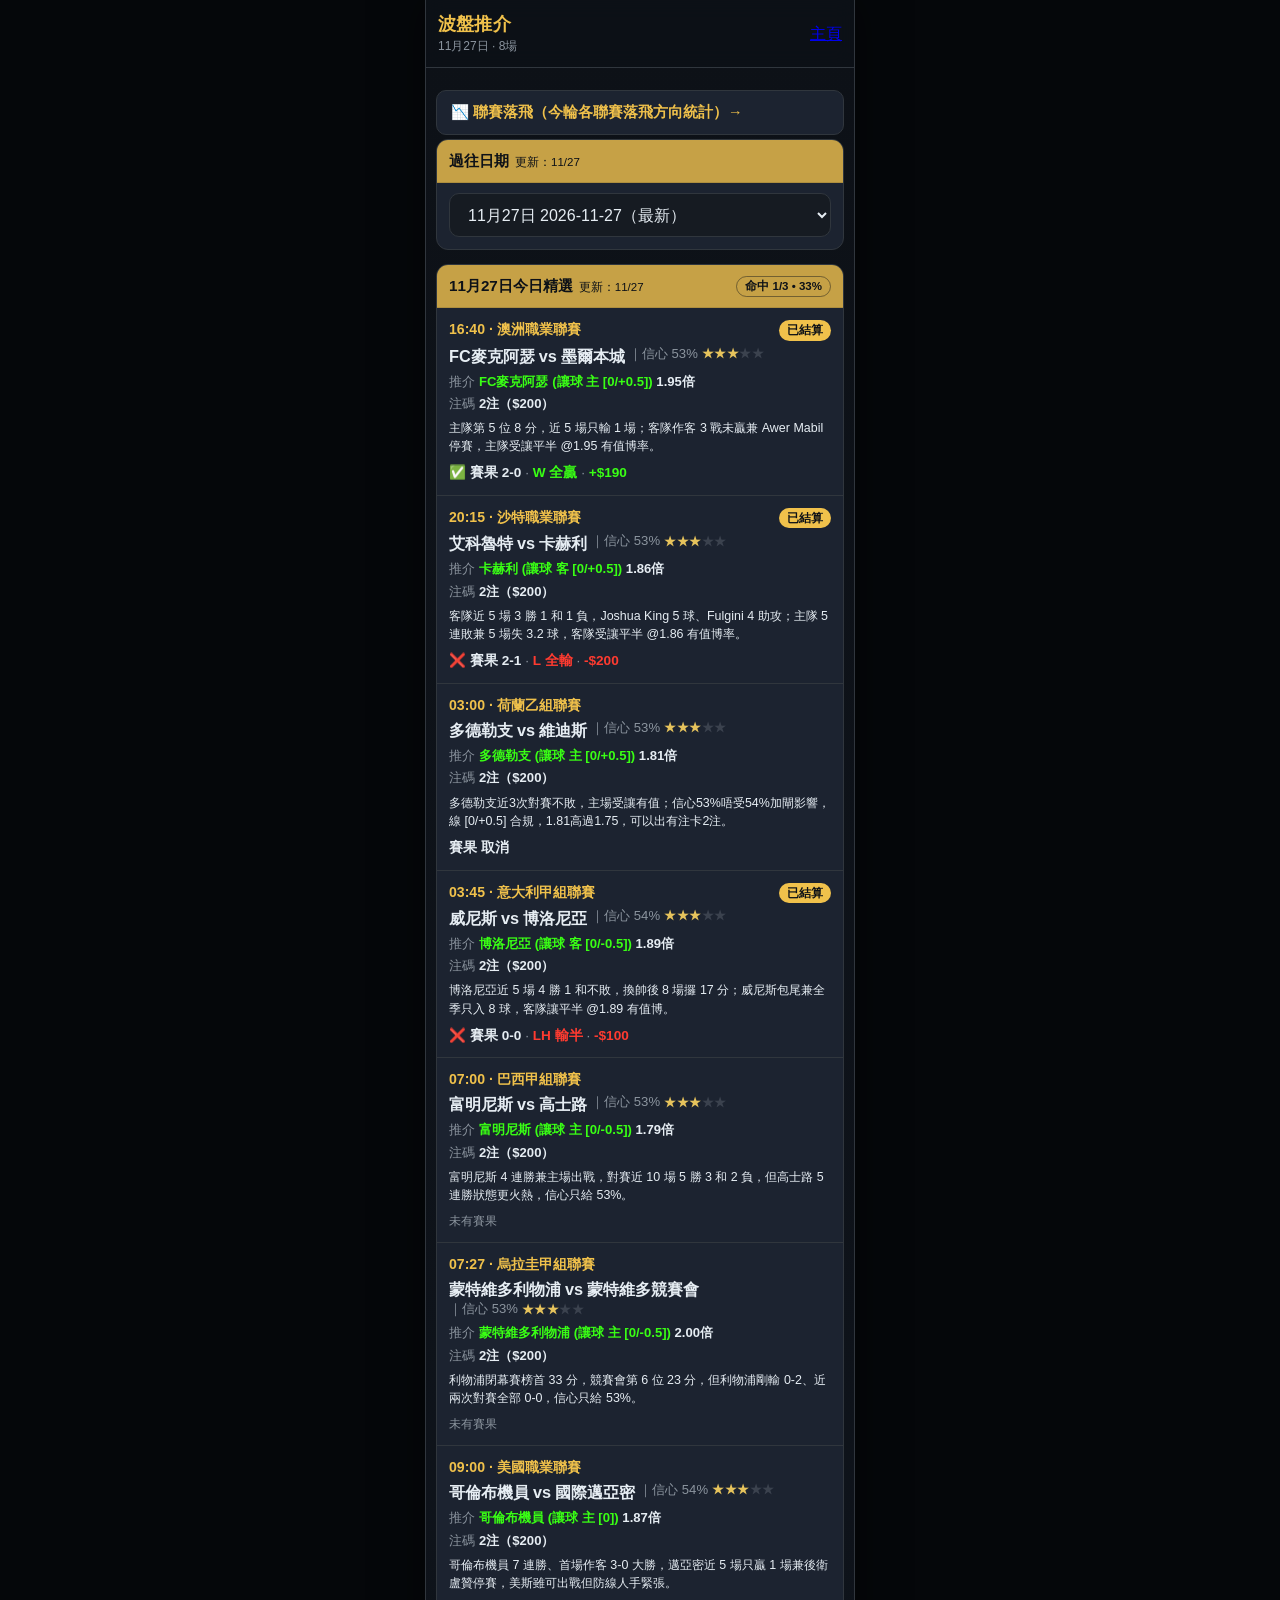
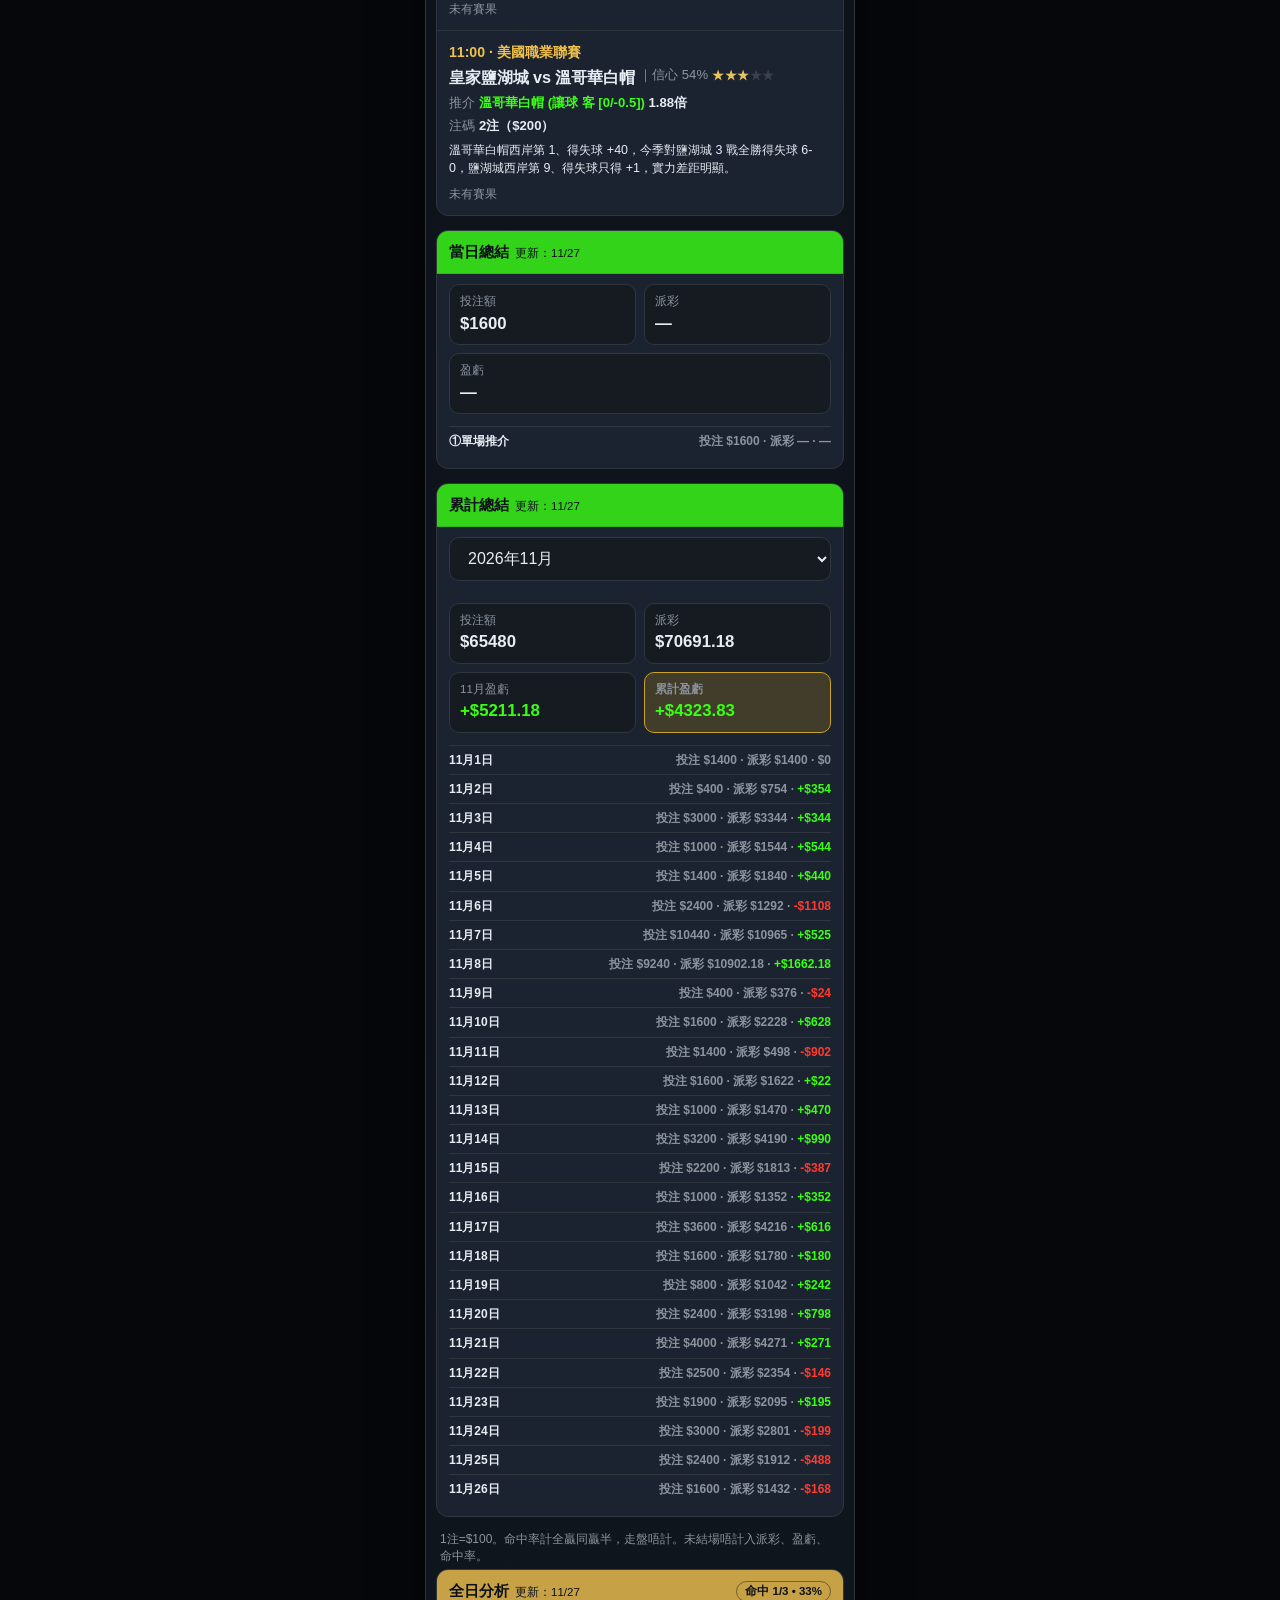
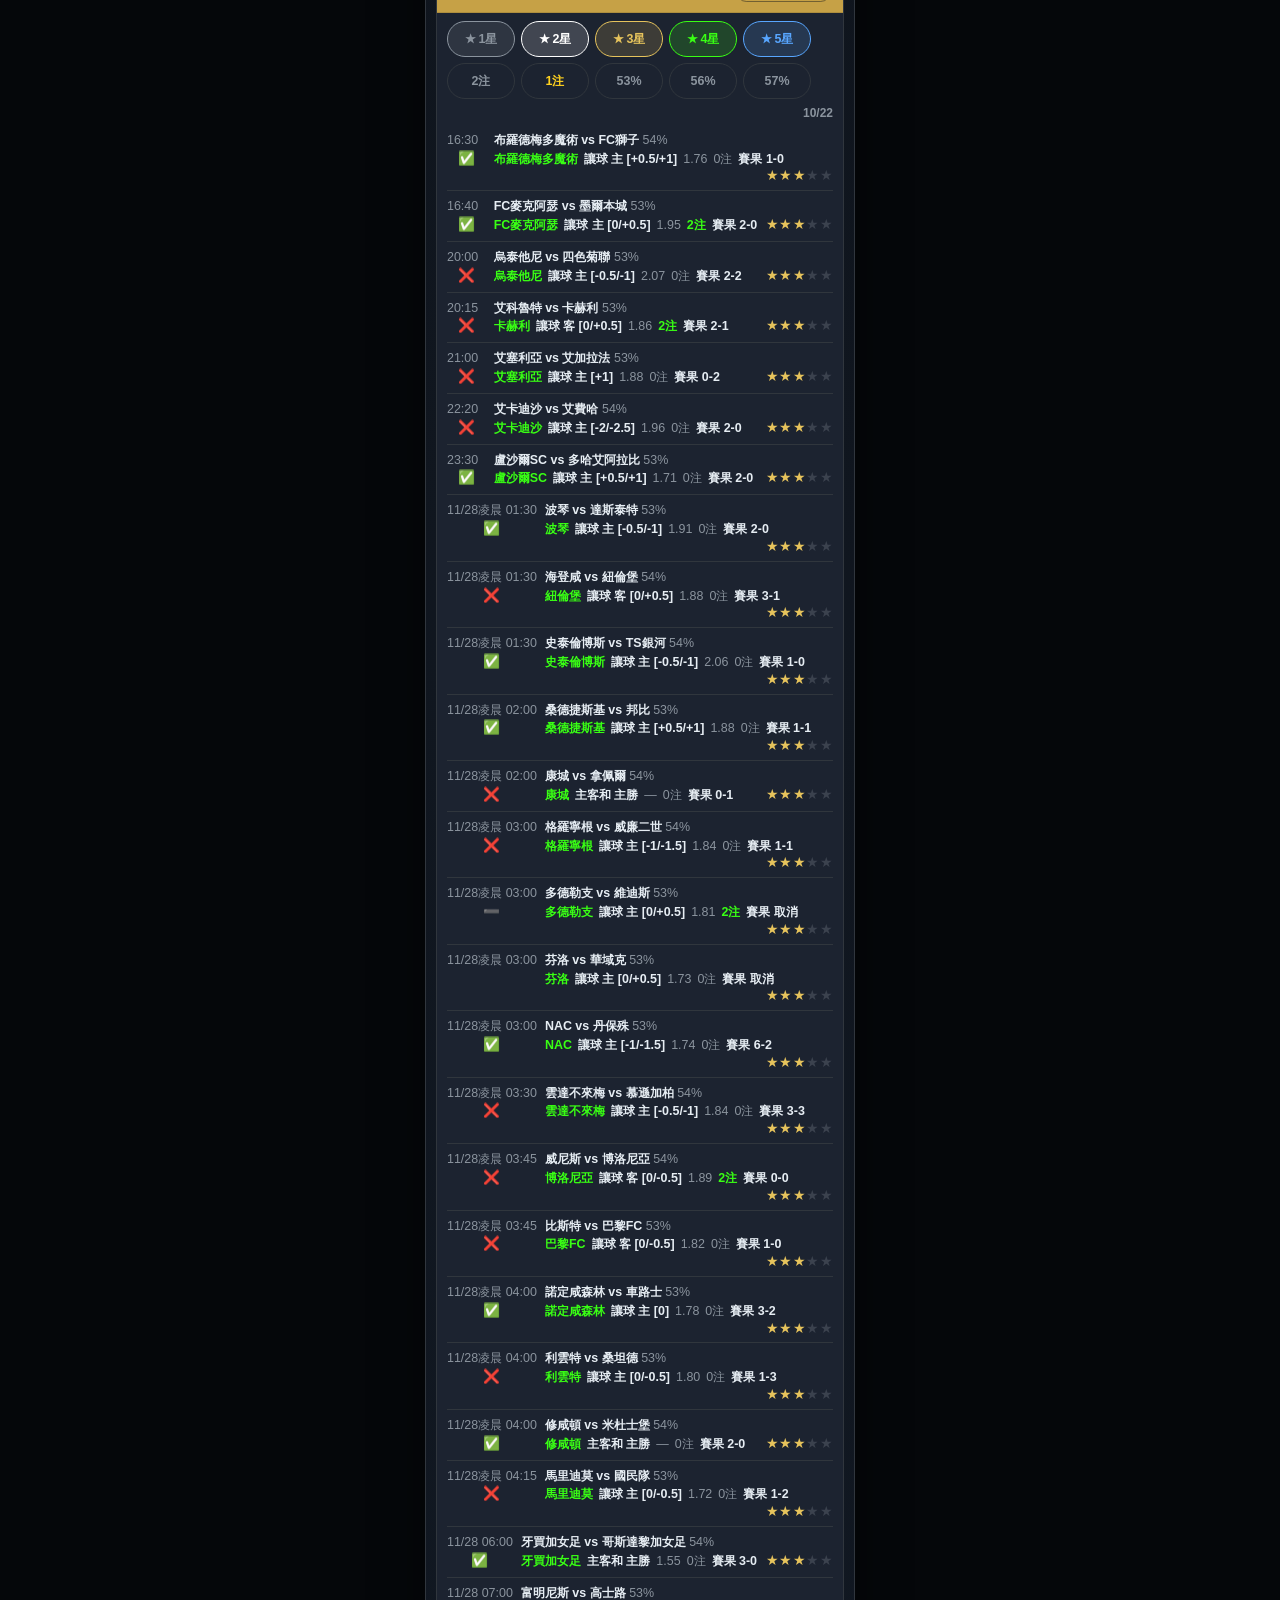
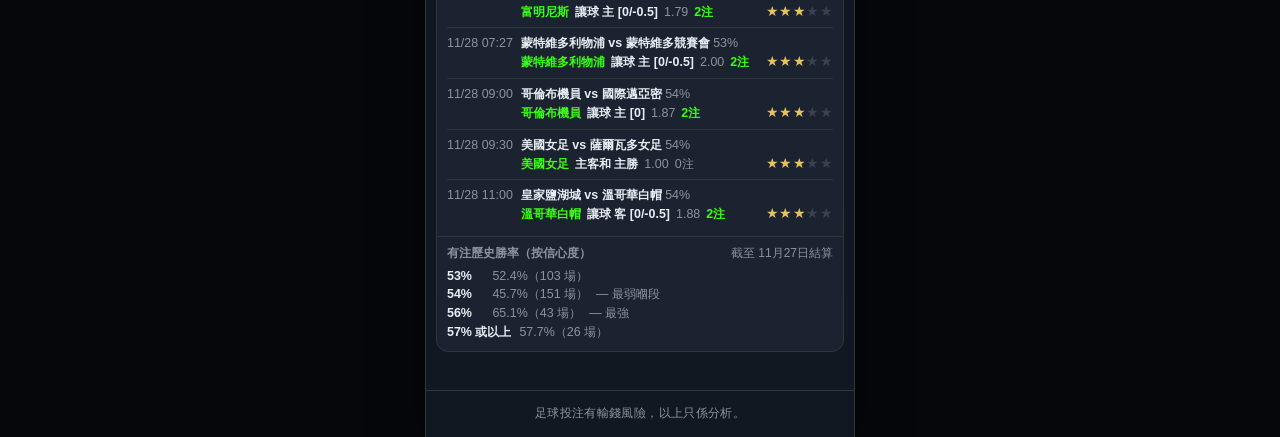
==== commit 26d644ac: "覆盤 Phase A 2026-11-27：結算 20 行（football180）" ====
--- a/index.html
+++ b/index.html
@@ -6,7 +6,7 @@
   <meta name="theme-color" content="#0d1117" />
   <meta http-equiv="Cache-Control" content="no-cache" />
   <title>波盤推介</title>
-  <link rel="stylesheet" href="css/styles.css?v=football177" />
+  <link rel="stylesheet" href="css/styles.css?v=football180" />
 </head>
 <body>
   <div id="app">
@@ -109,6 +109,6 @@
     </footer>
   </div>
   <script>if(!location.hash){location.replace('#/football');}</script>
-  <script src="js/app.js?v=football177"></script>
+  <script src="js/app.js?v=football180"></script>
 </body>
 </html>
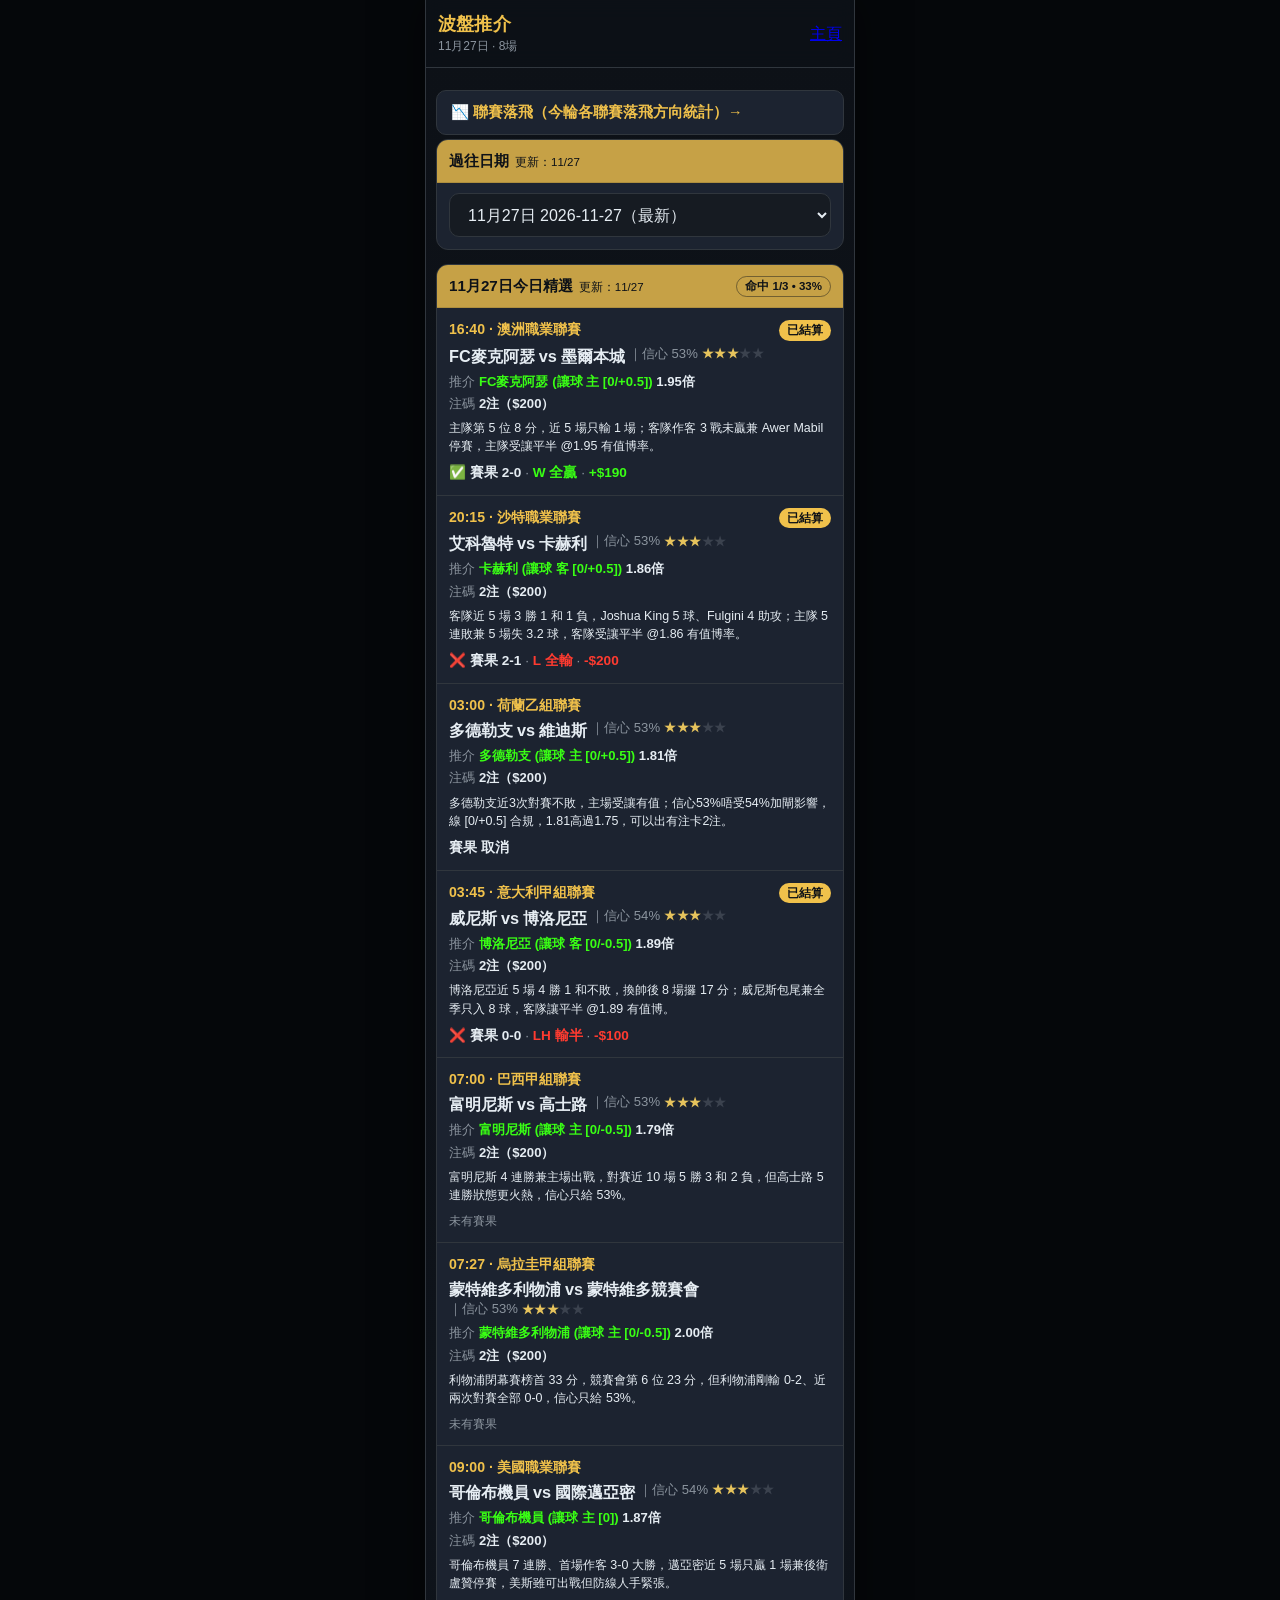
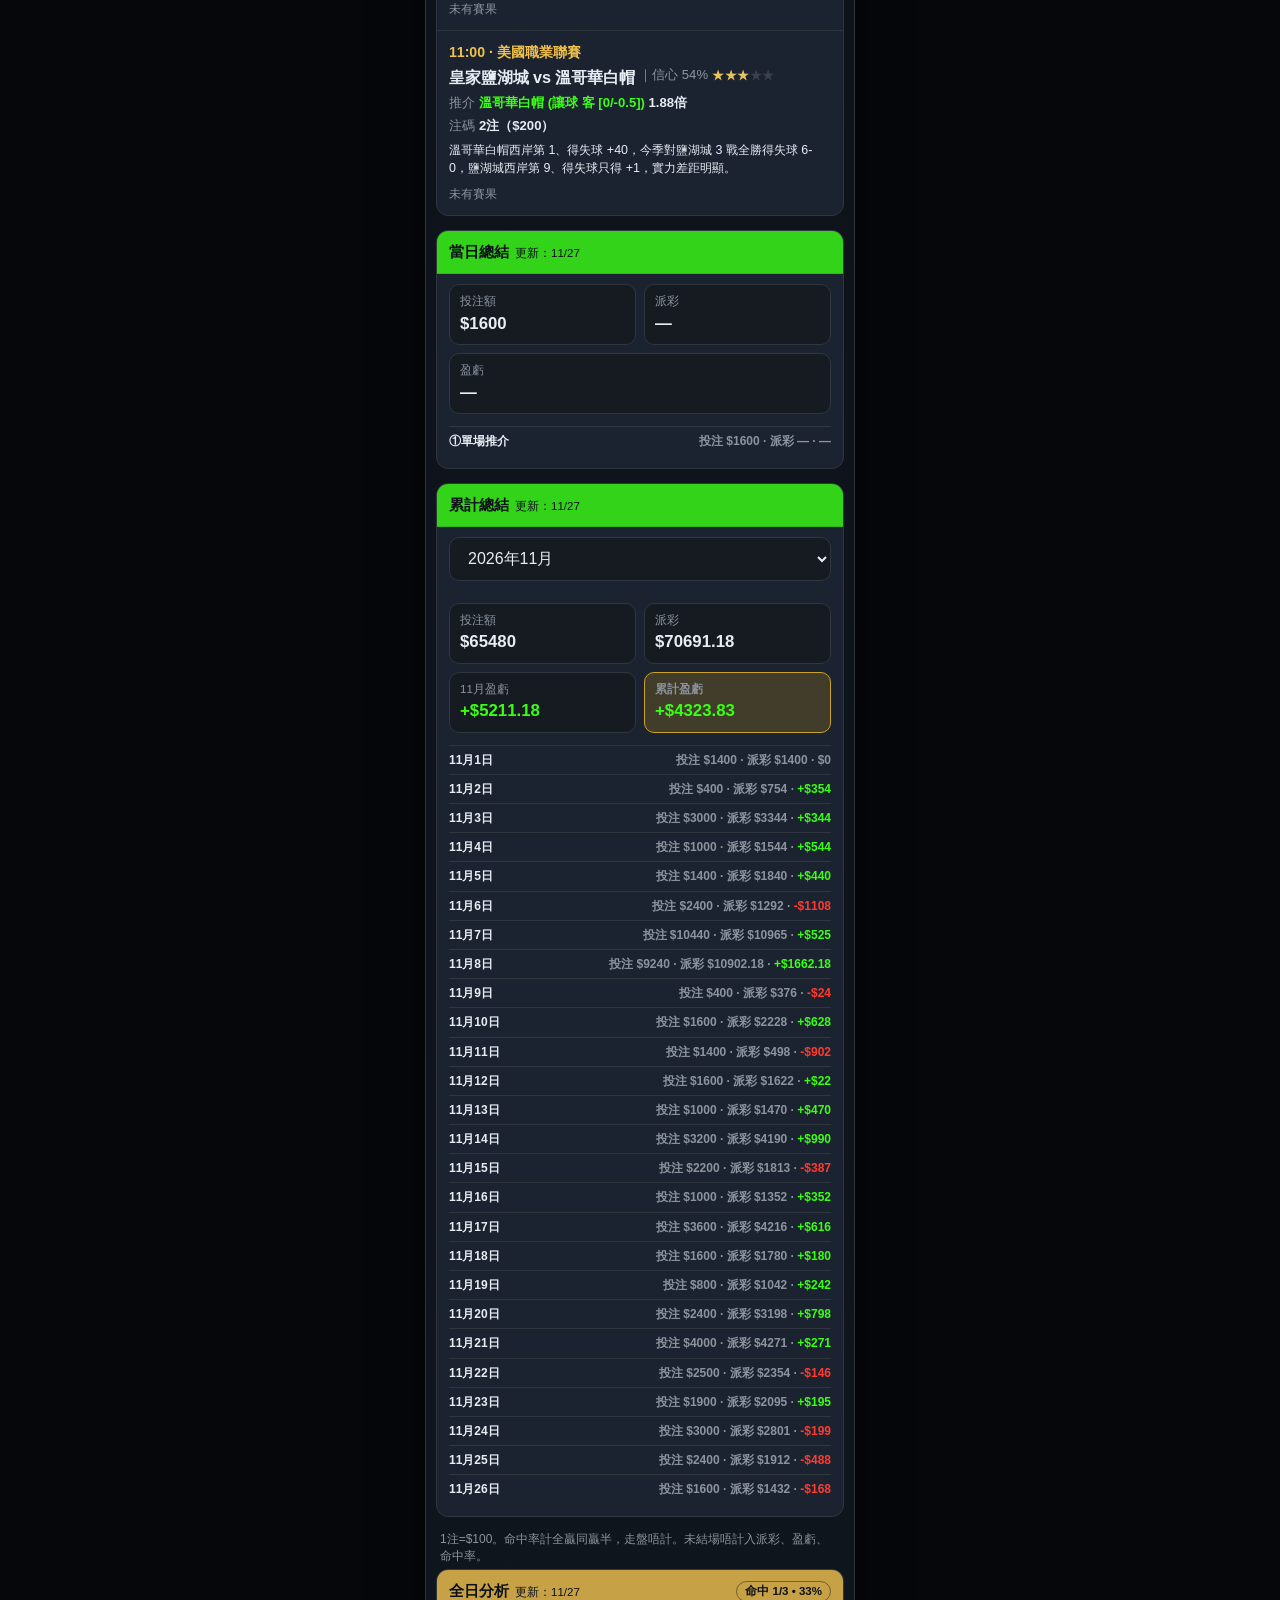
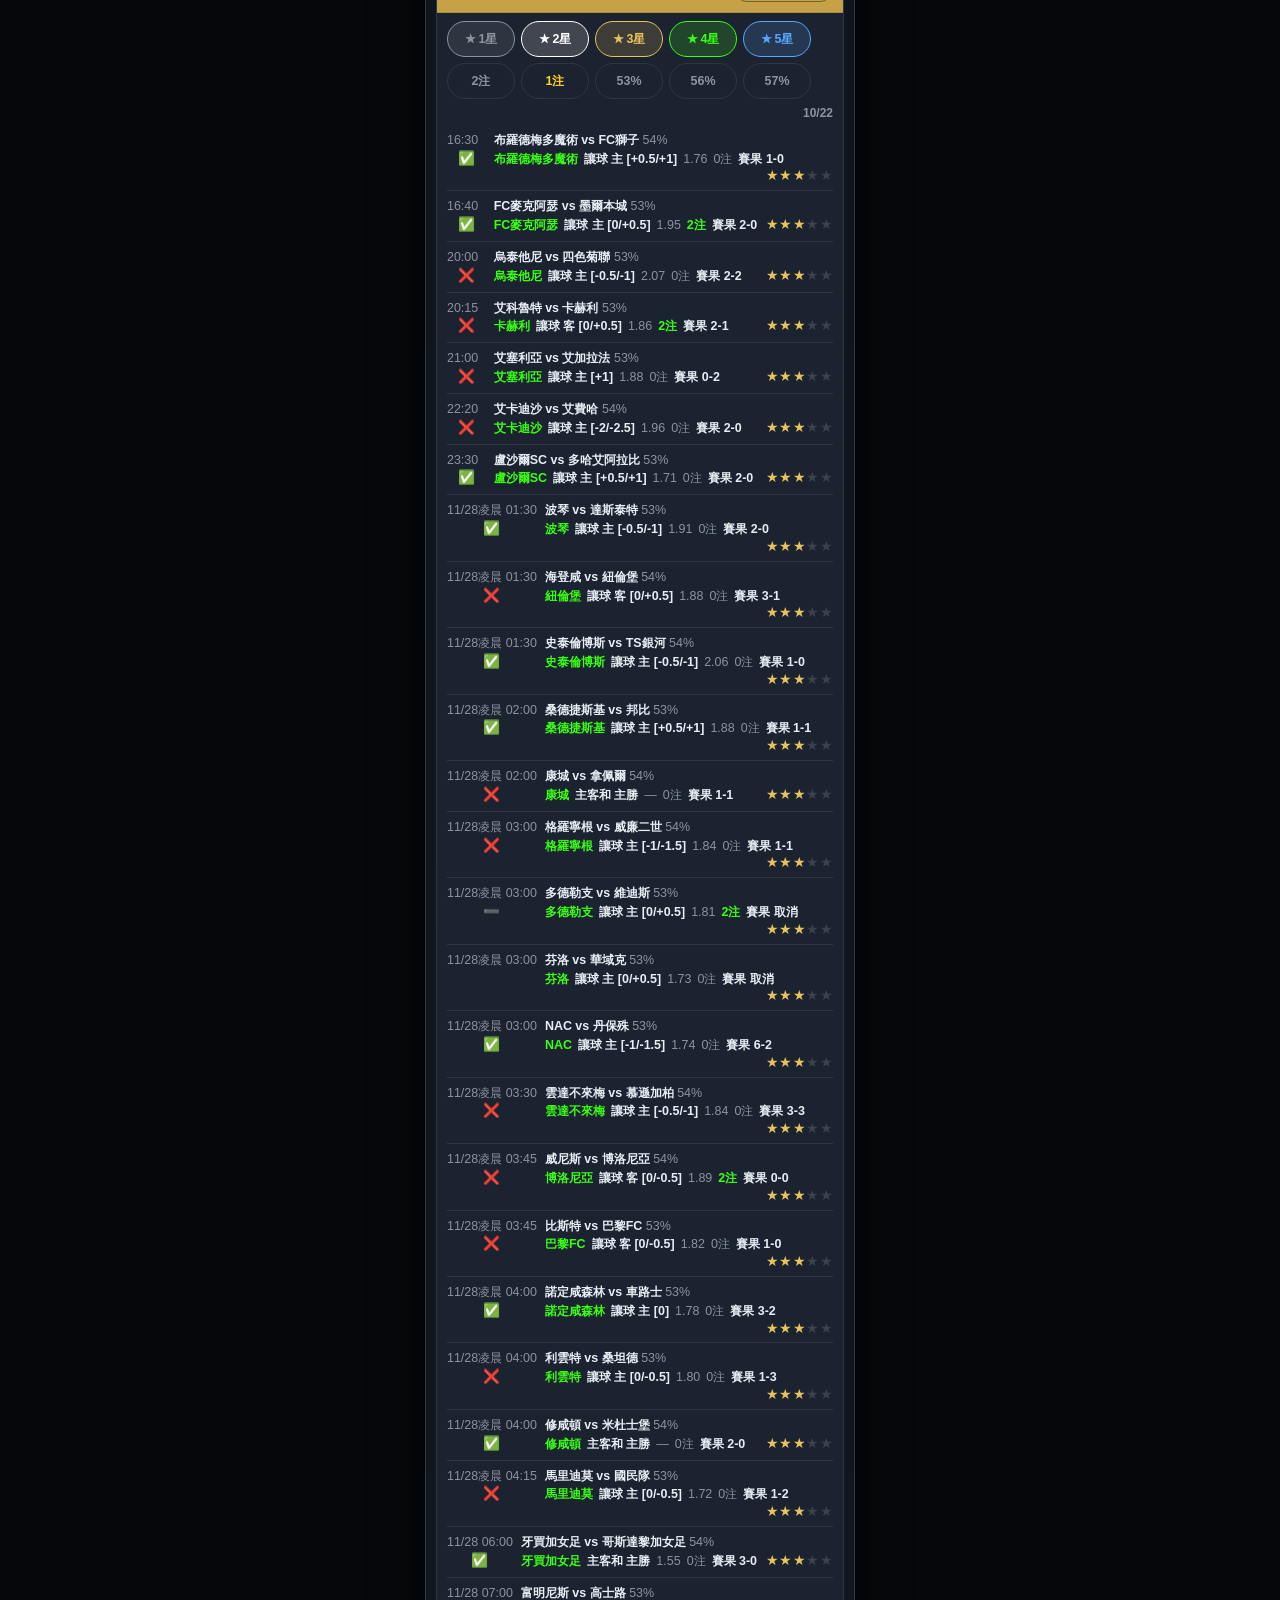
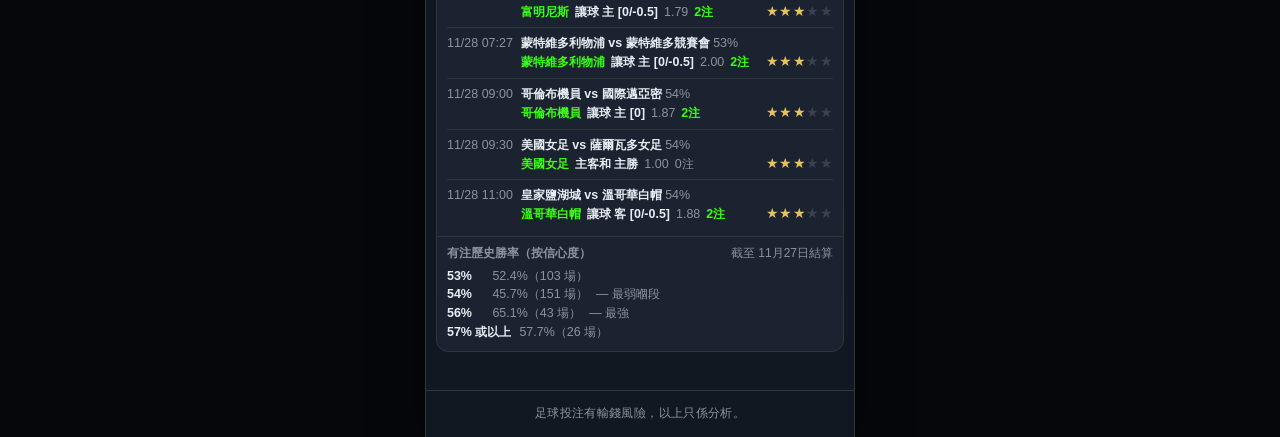
==== commit 28eb59c7: "覆盤 Phase A 2026-11-27 更正：FB9617 康城（康城=康城，法國足總盃）比數 0-1 改為 1-1（football181）" ====
--- a/index.html
+++ b/index.html
@@ -6,7 +6,7 @@
   <meta name="theme-color" content="#0d1117" />
   <meta http-equiv="Cache-Control" content="no-cache" />
   <title>波盤推介</title>
-  <link rel="stylesheet" href="css/styles.css?v=football180" />
+  <link rel="stylesheet" href="css/styles.css?v=football181" />
 </head>
 <body>
   <div id="app">
@@ -109,6 +109,6 @@
     </footer>
   </div>
   <script>if(!location.hash){location.replace('#/football');}</script>
-  <script src="js/app.js?v=football180"></script>
+  <script src="js/app.js?v=football181"></script>
 </body>
 </html>
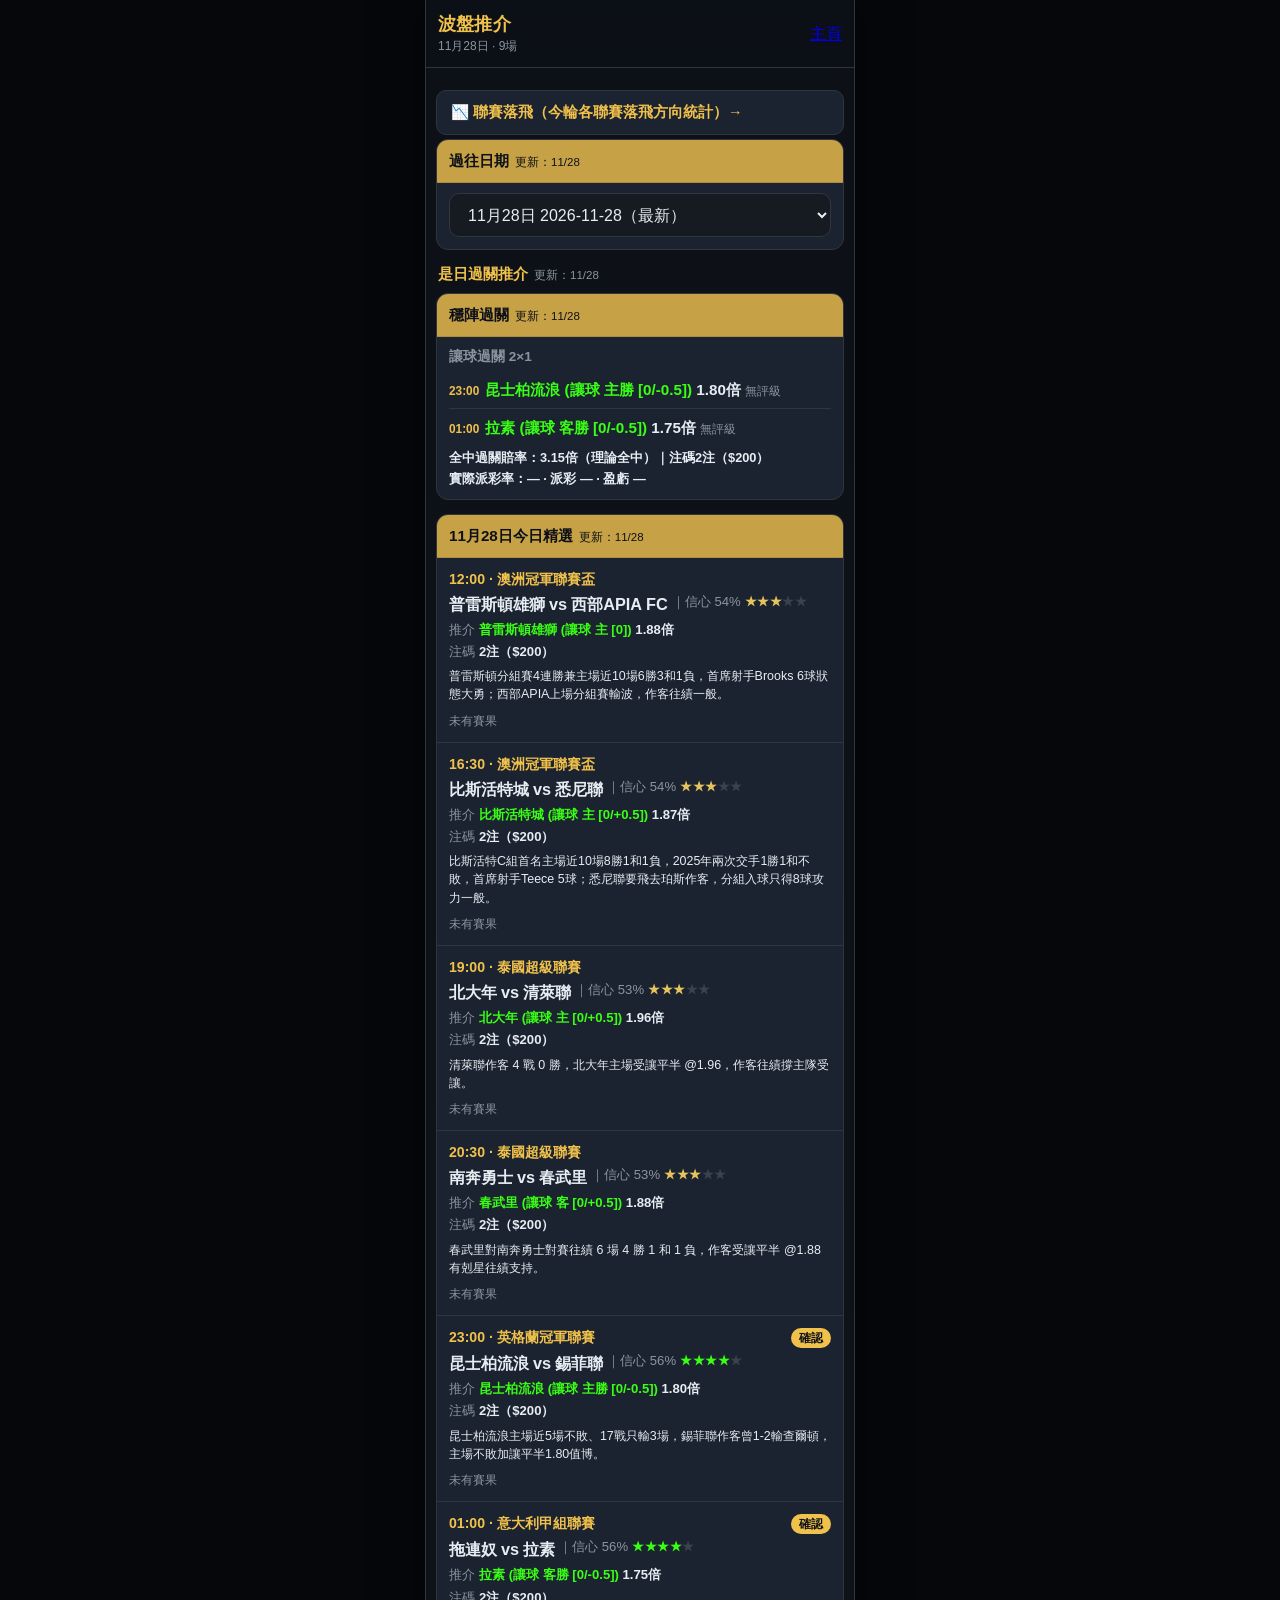
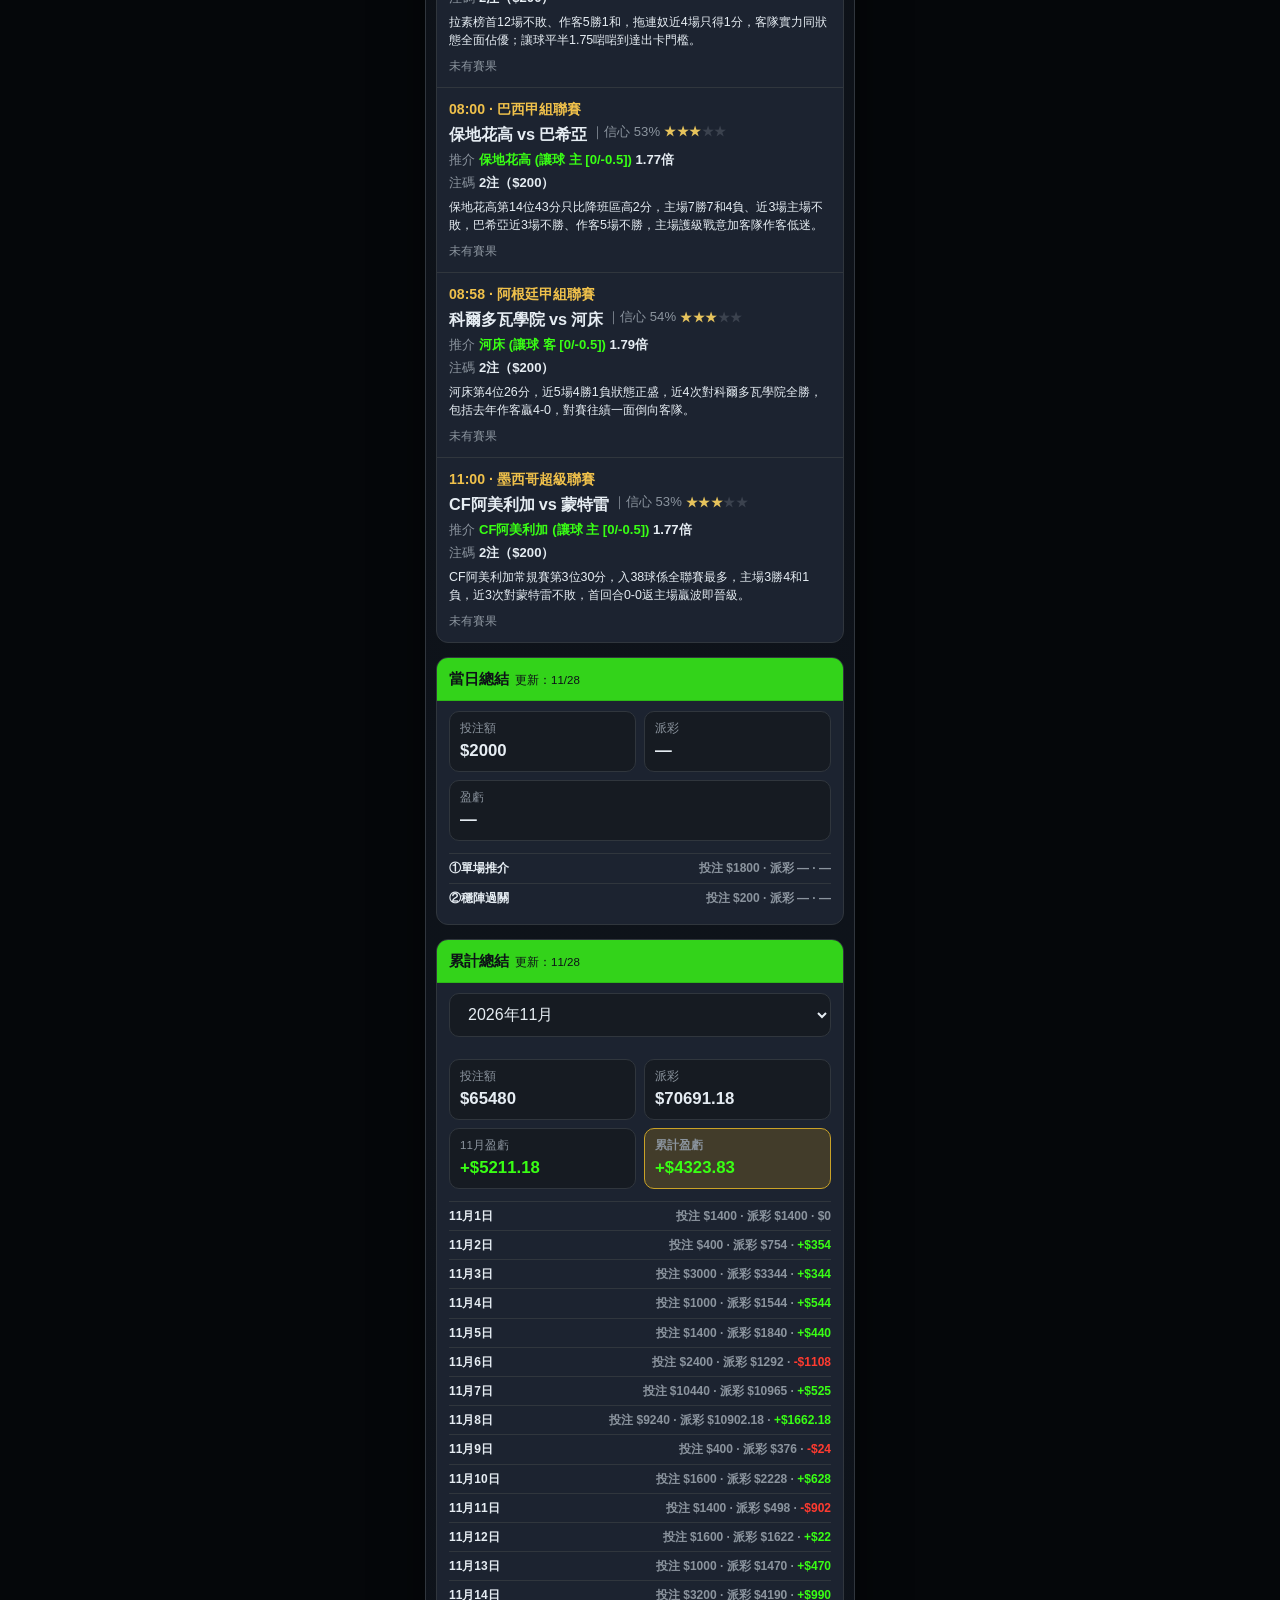
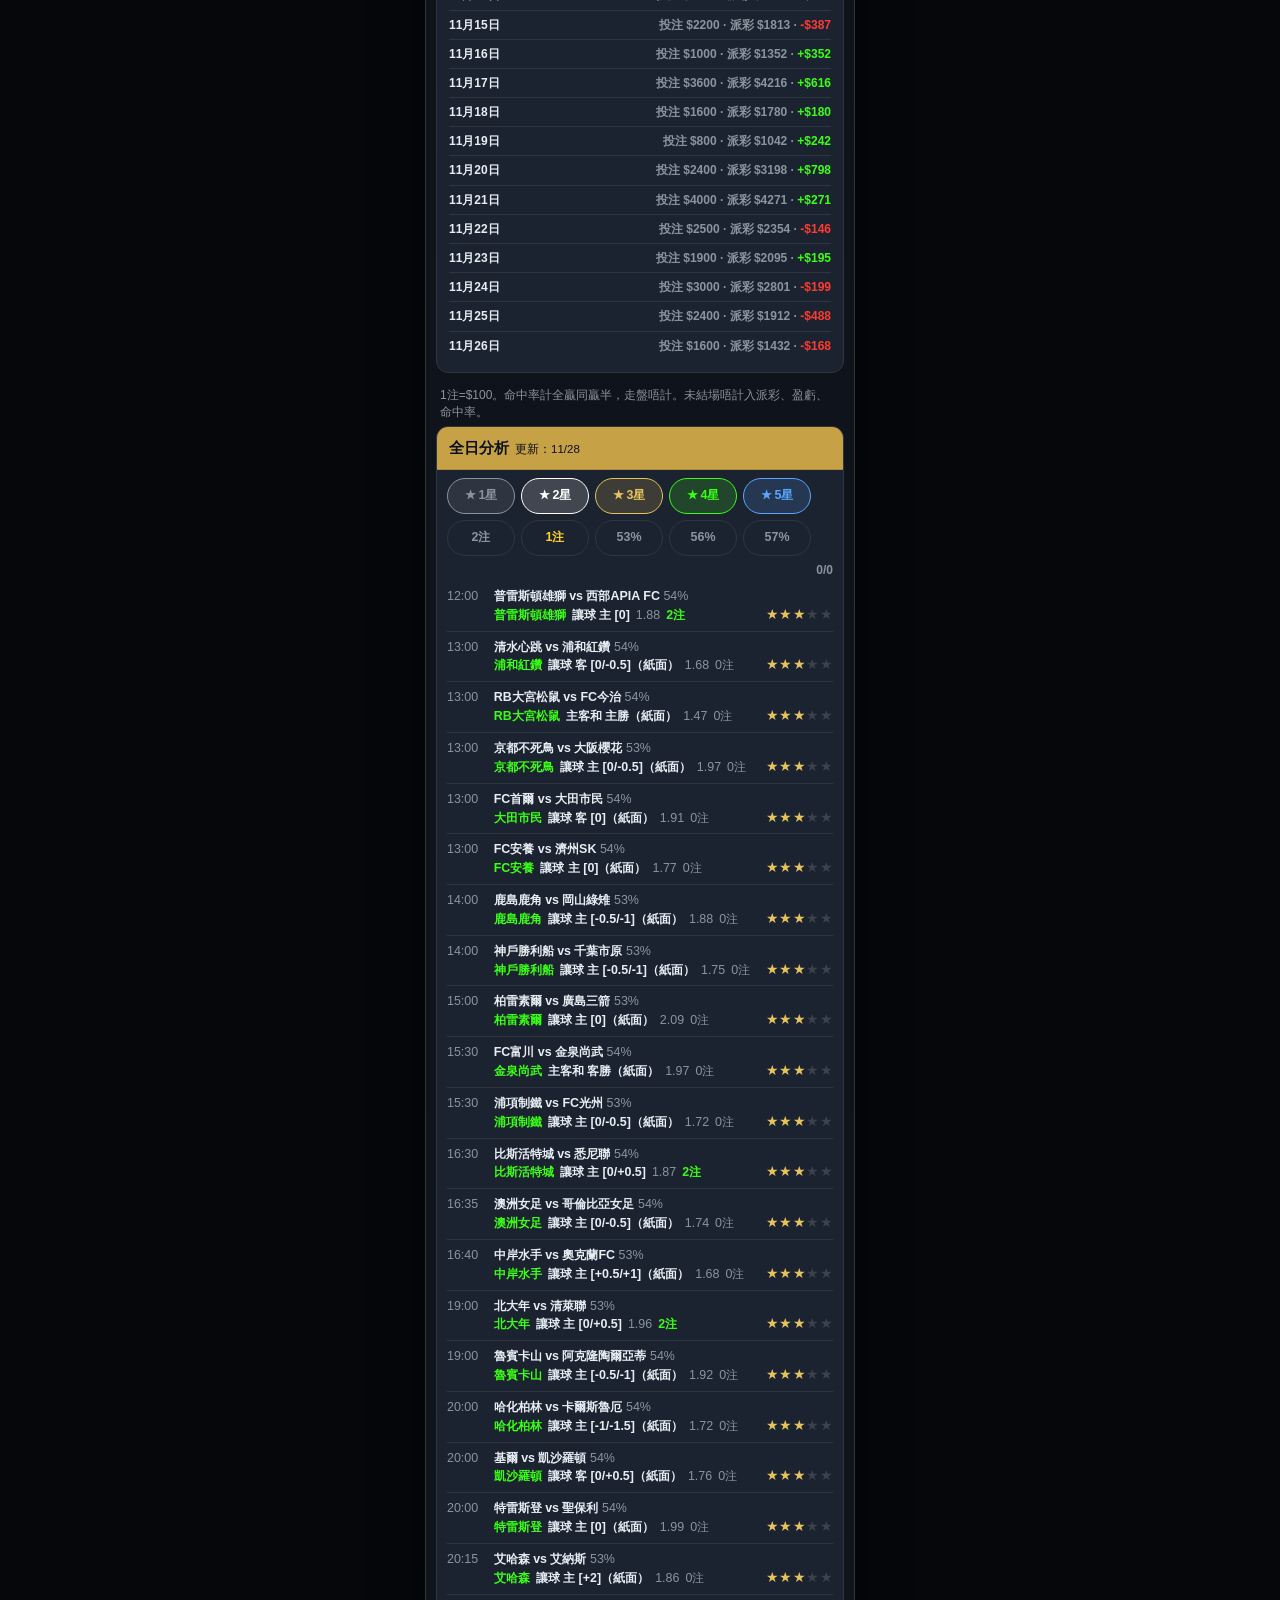
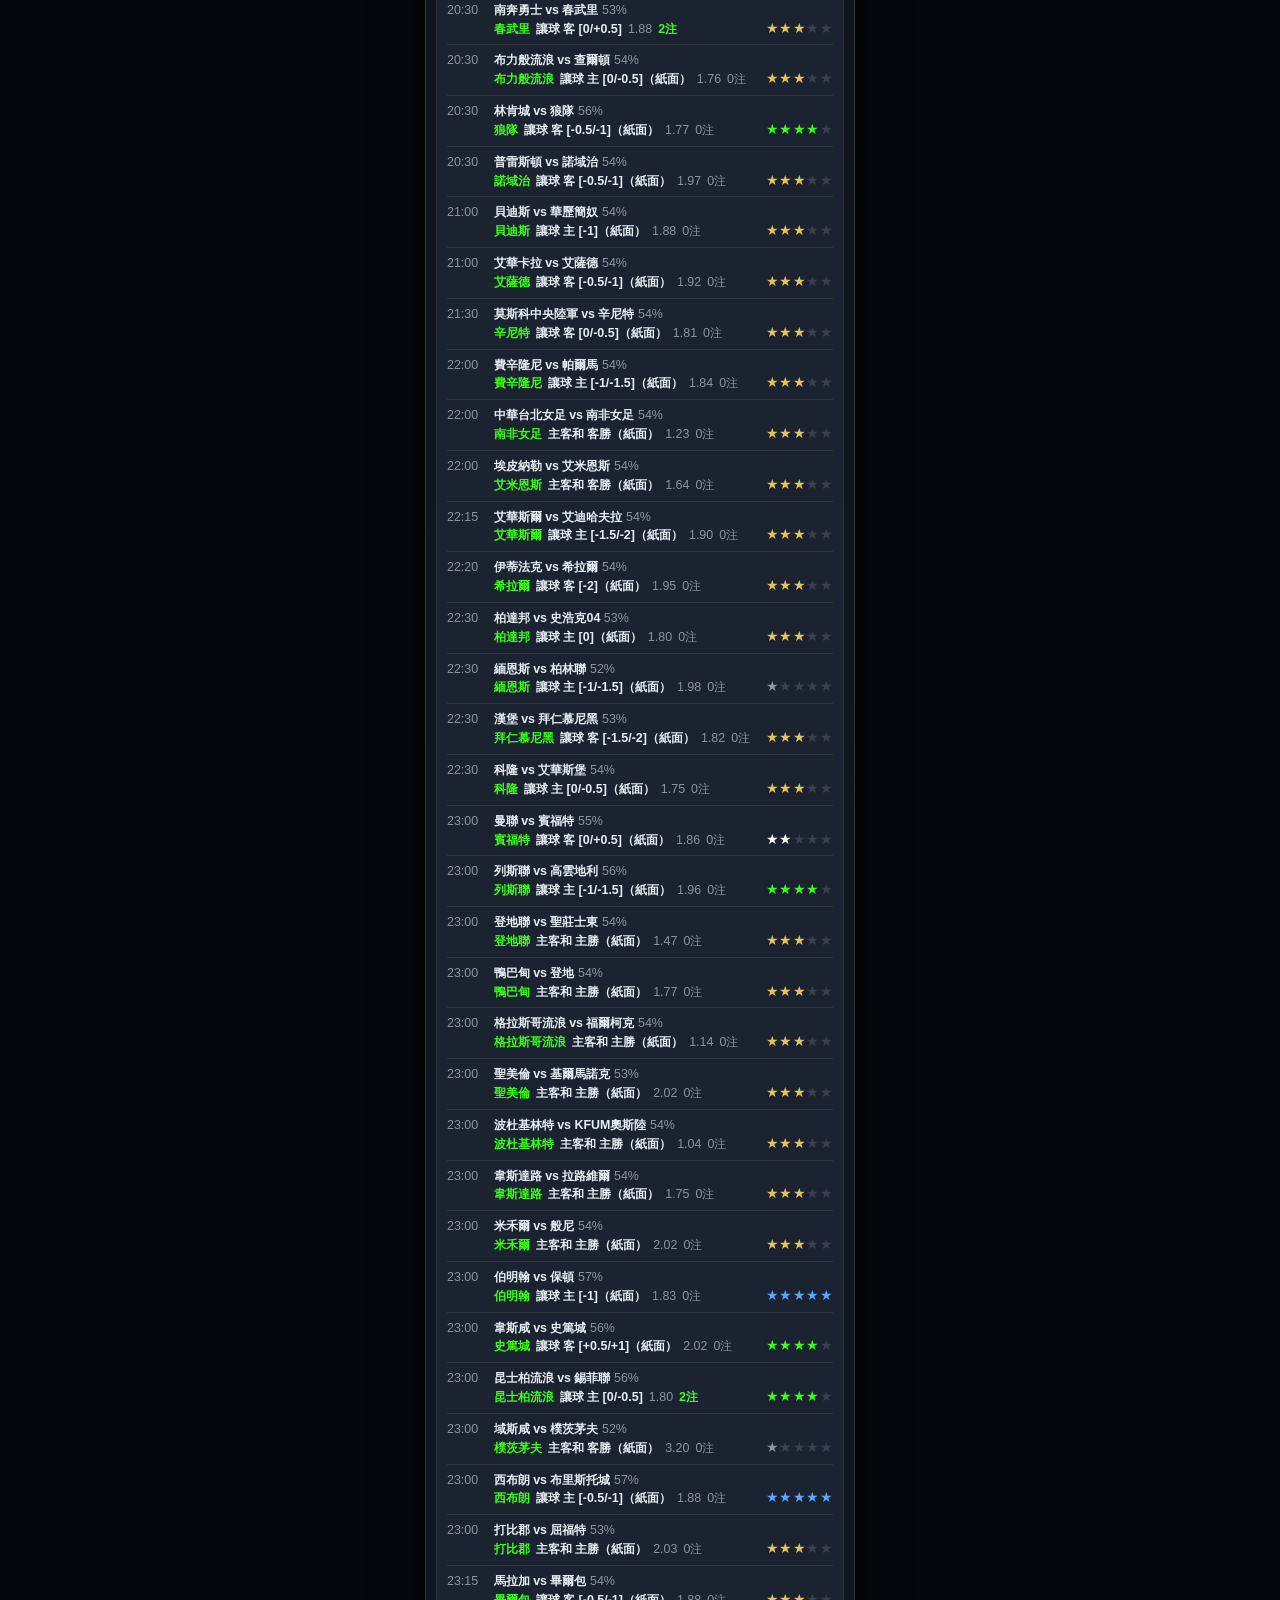
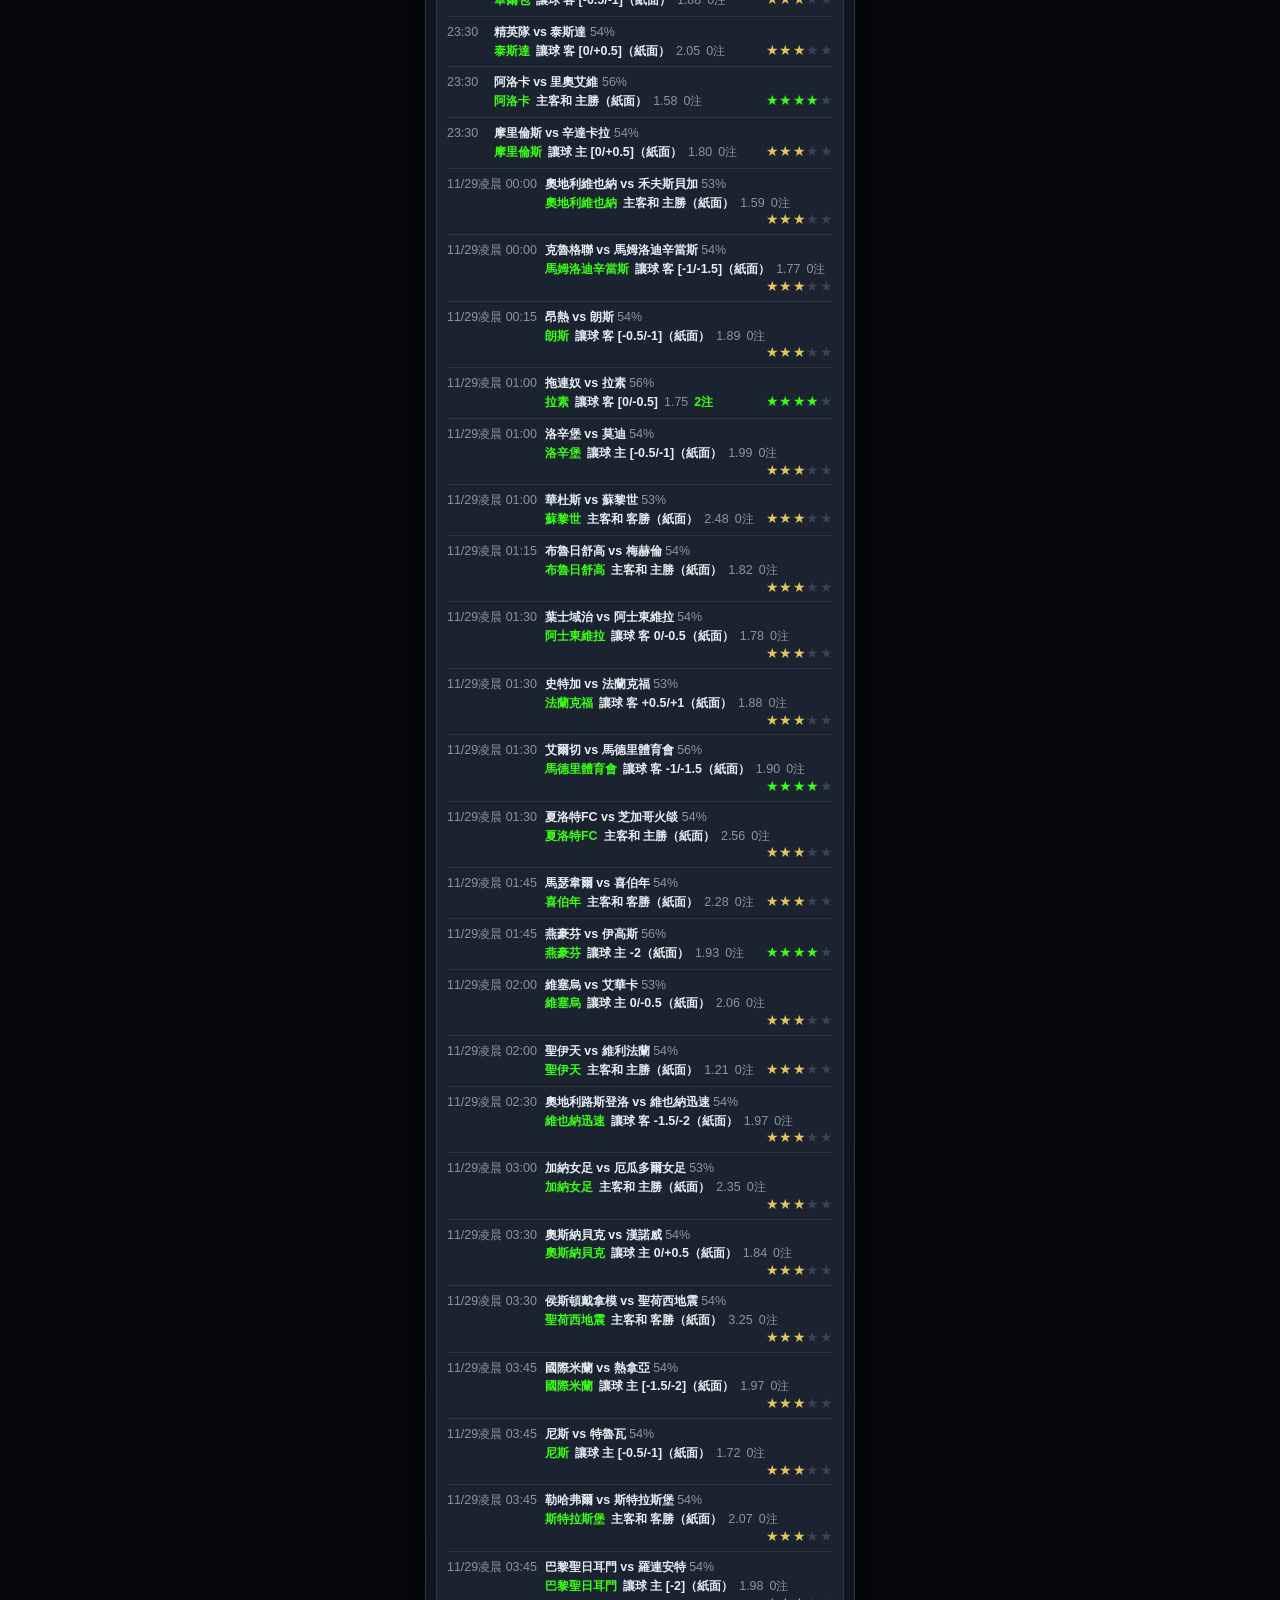
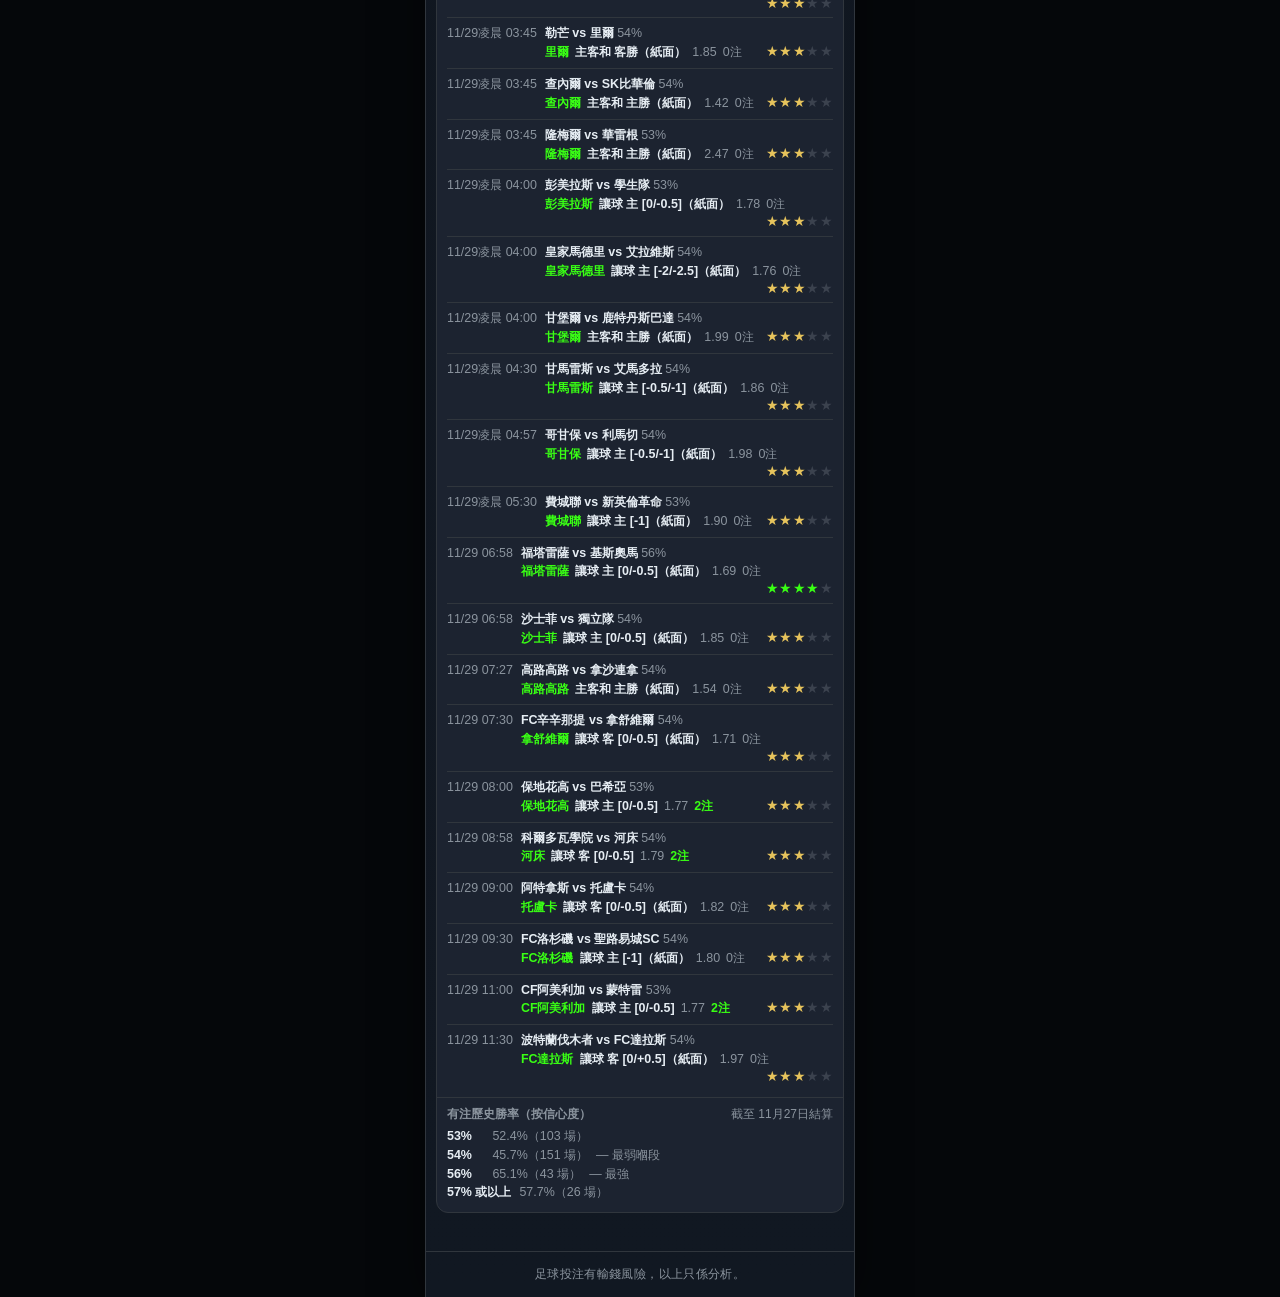
==== commit a84d4960: "2026-11-28 初選發佈 football182：方向 1 修訂 9 張有注卡＋穩陣二串一＋全日 97 行" ====
--- a/index.html
+++ b/index.html
@@ -6,7 +6,7 @@
   <meta name="theme-color" content="#0d1117" />
   <meta http-equiv="Cache-Control" content="no-cache" />
   <title>波盤推介</title>
-  <link rel="stylesheet" href="css/styles.css?v=football181" />
+  <link rel="stylesheet" href="css/styles.css?v=football182" />
 </head>
 <body>
   <div id="app">
@@ -109,6 +109,6 @@
     </footer>
   </div>
   <script>if(!location.hash){location.replace('#/football');}</script>
-  <script src="js/app.js?v=football181"></script>
+  <script src="js/app.js?v=football182"></script>
 </body>
 </html>
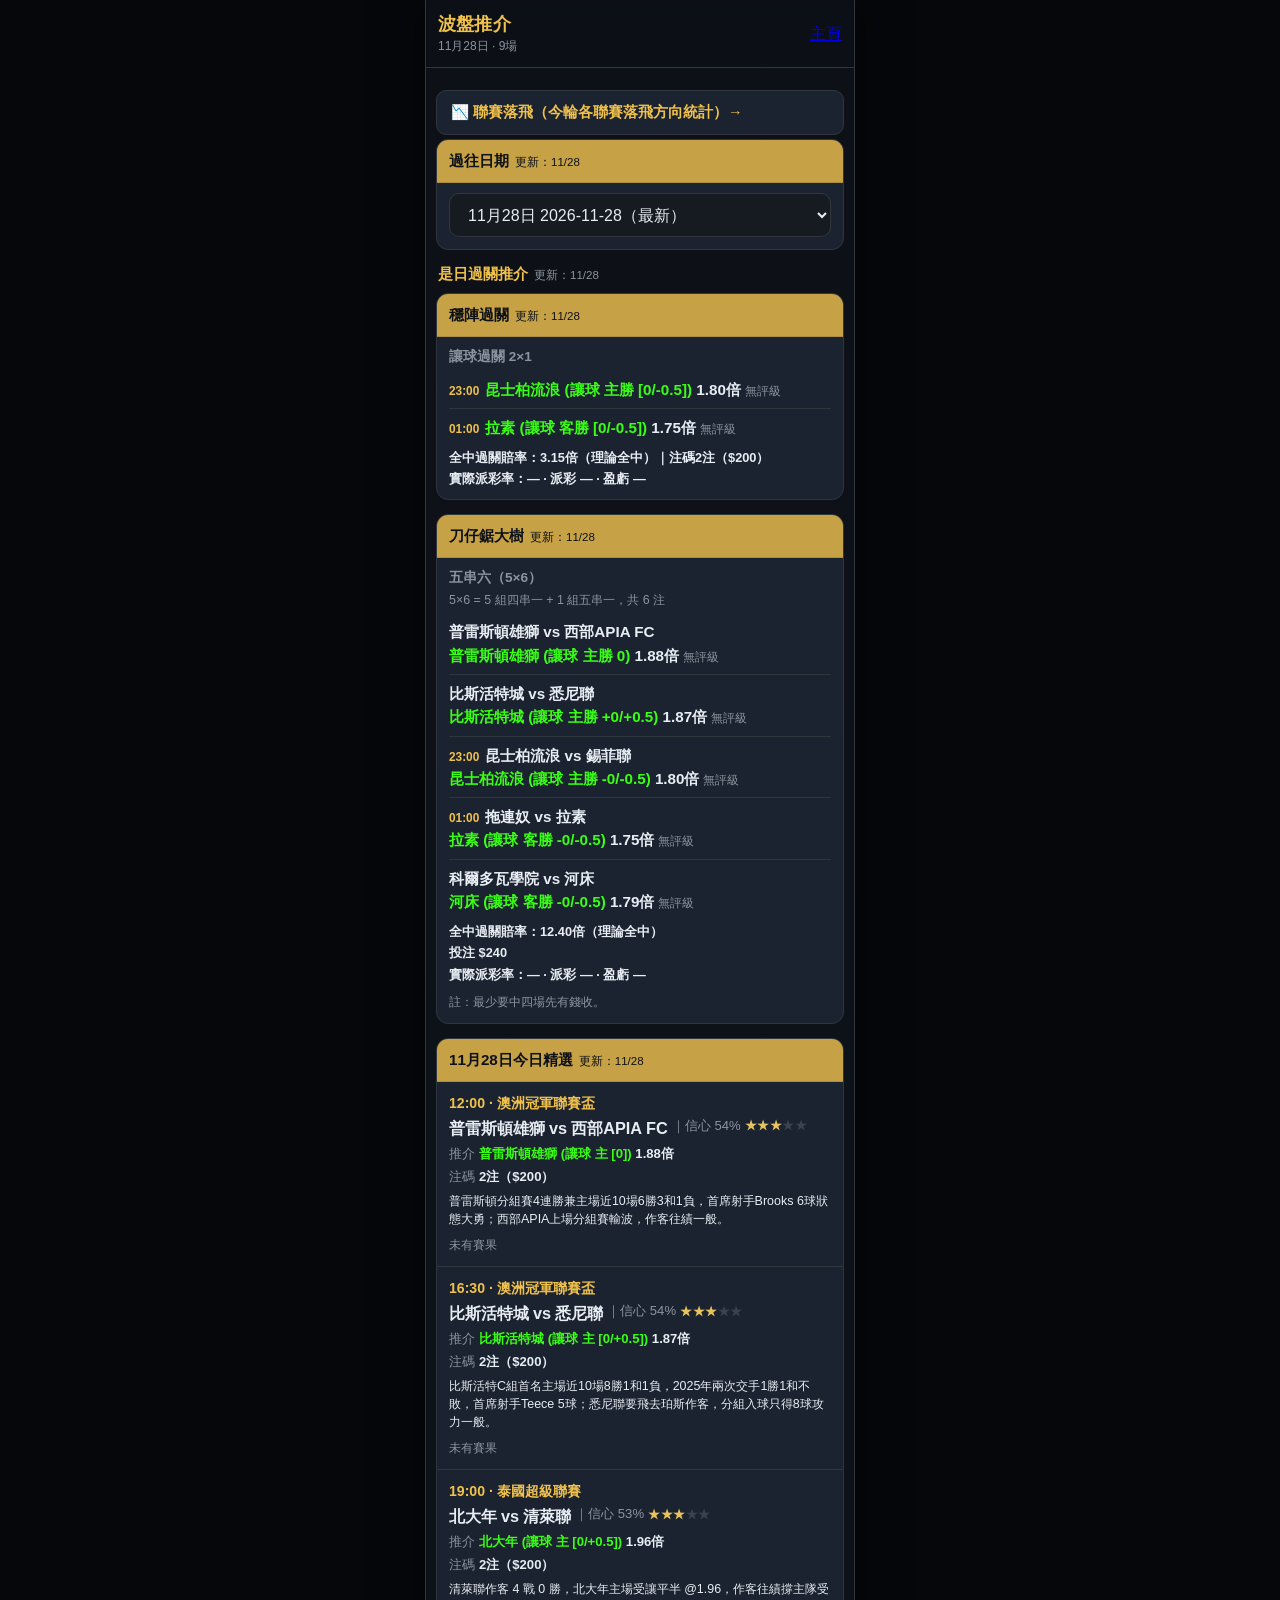
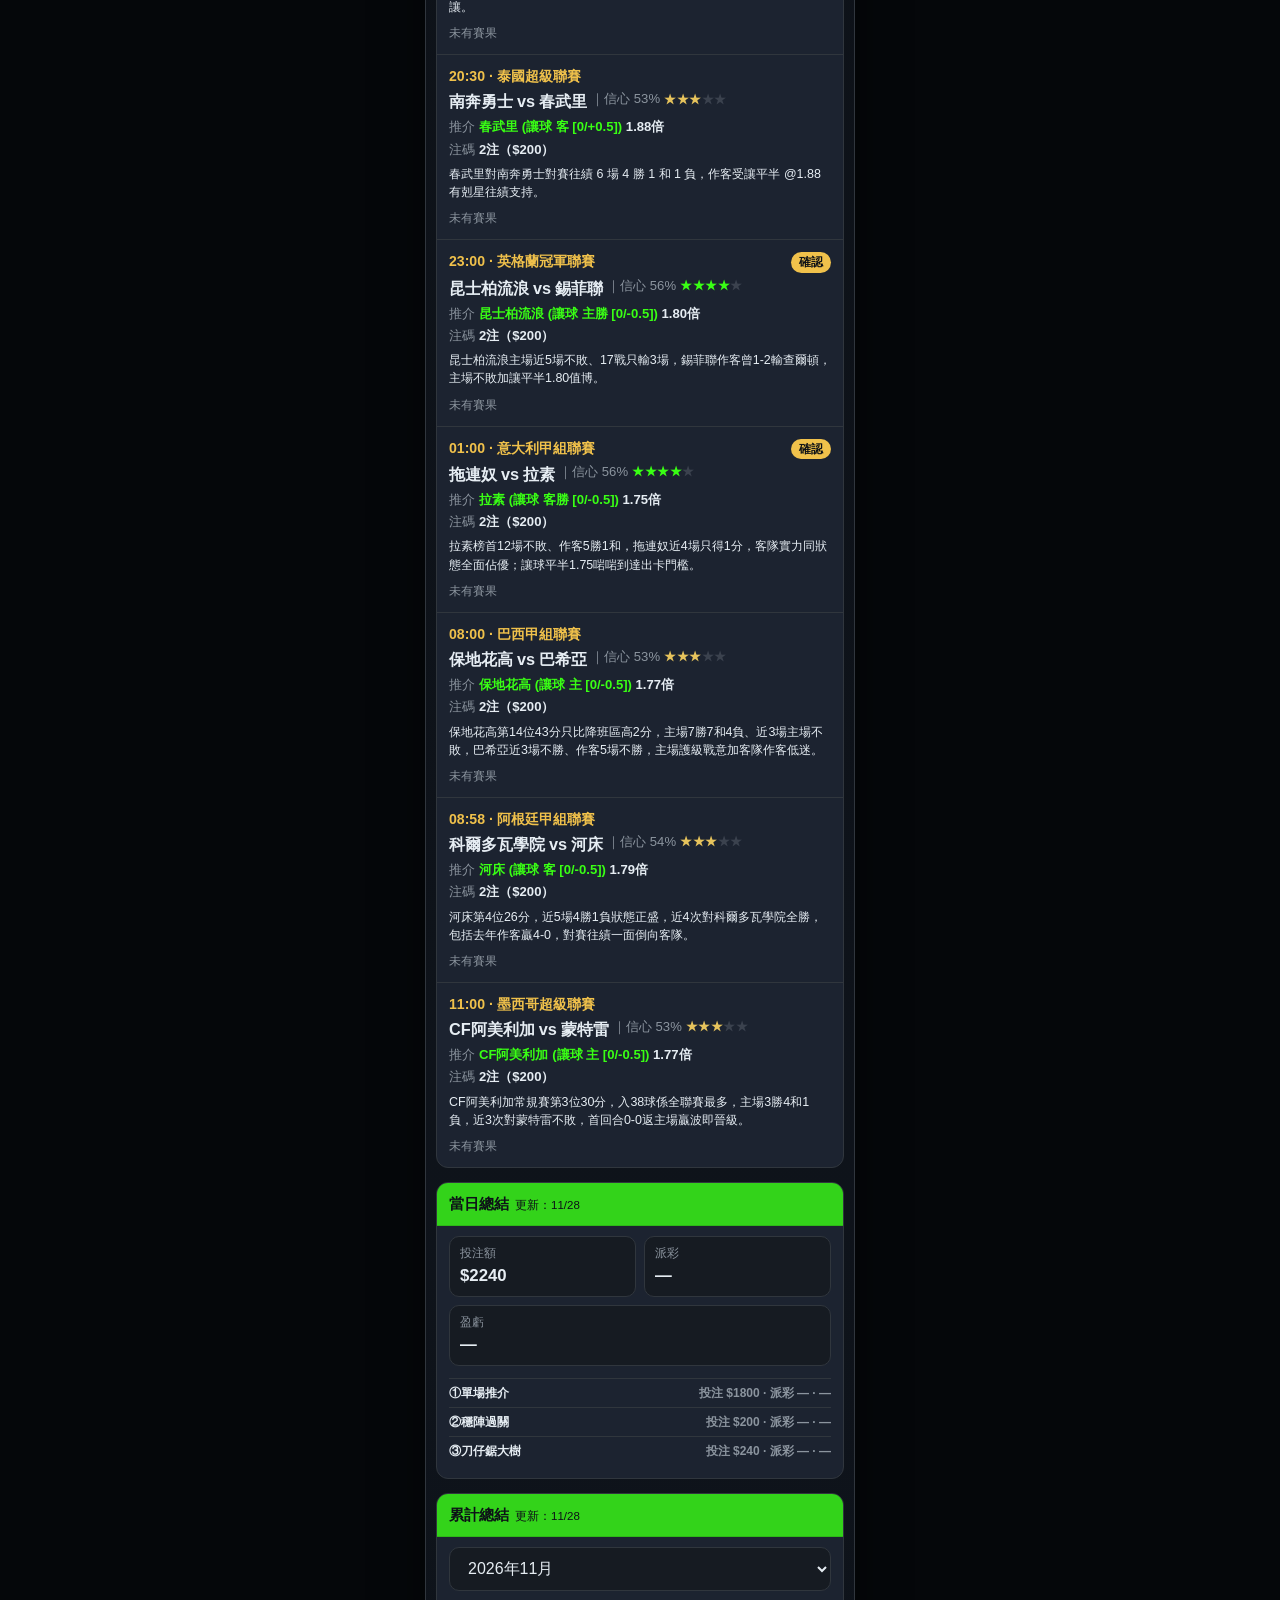
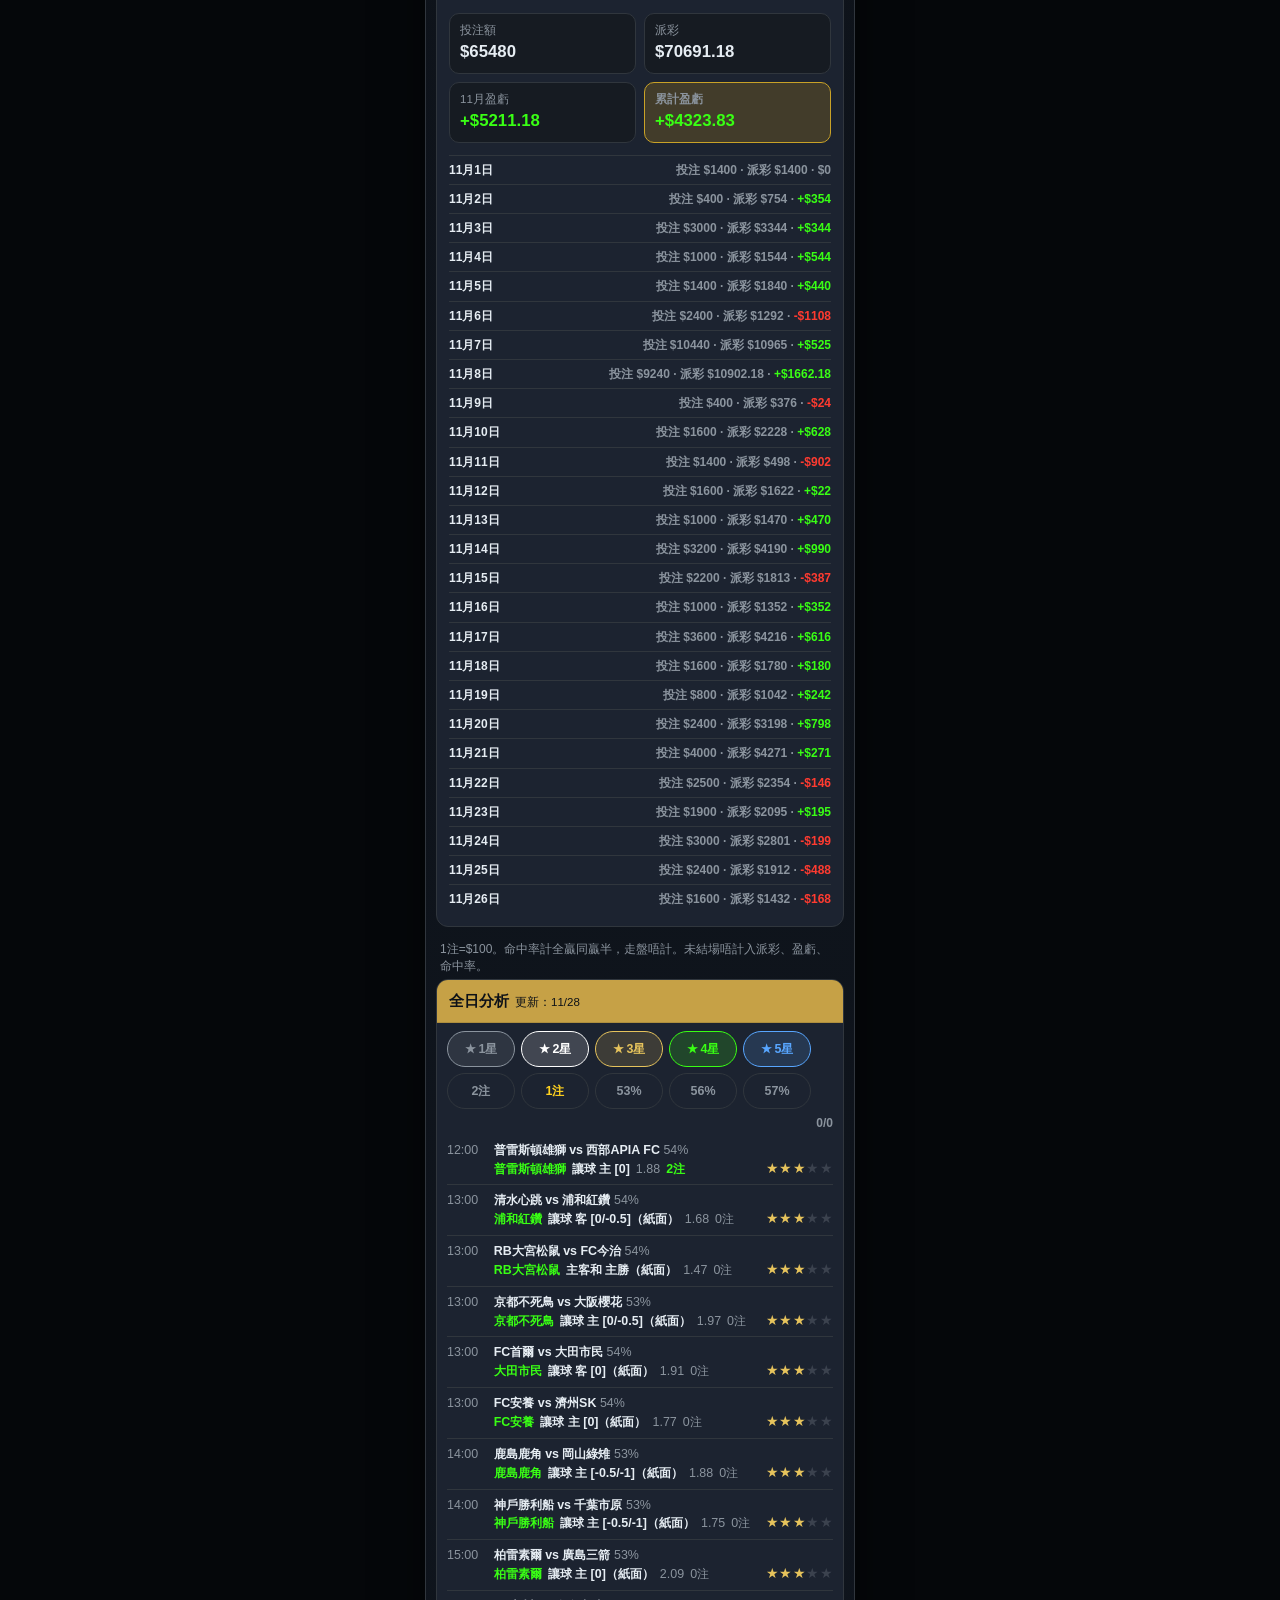
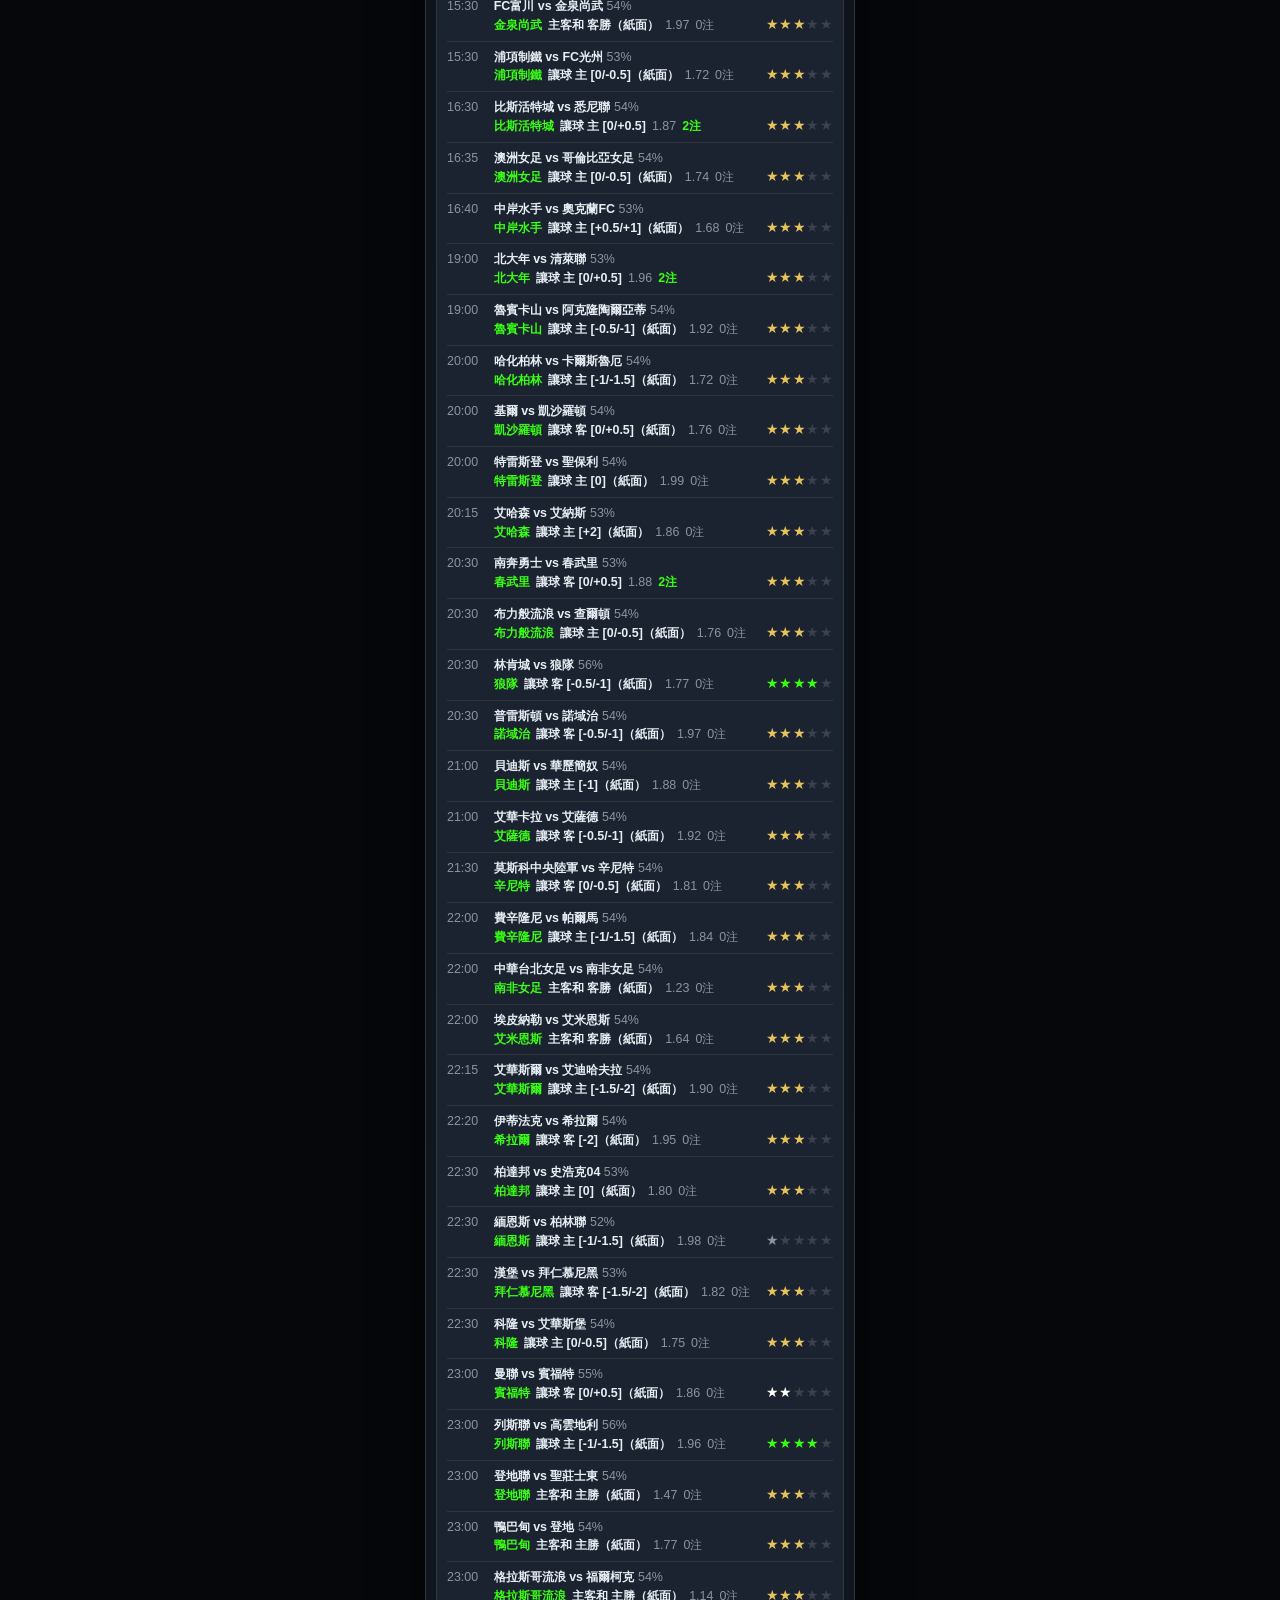
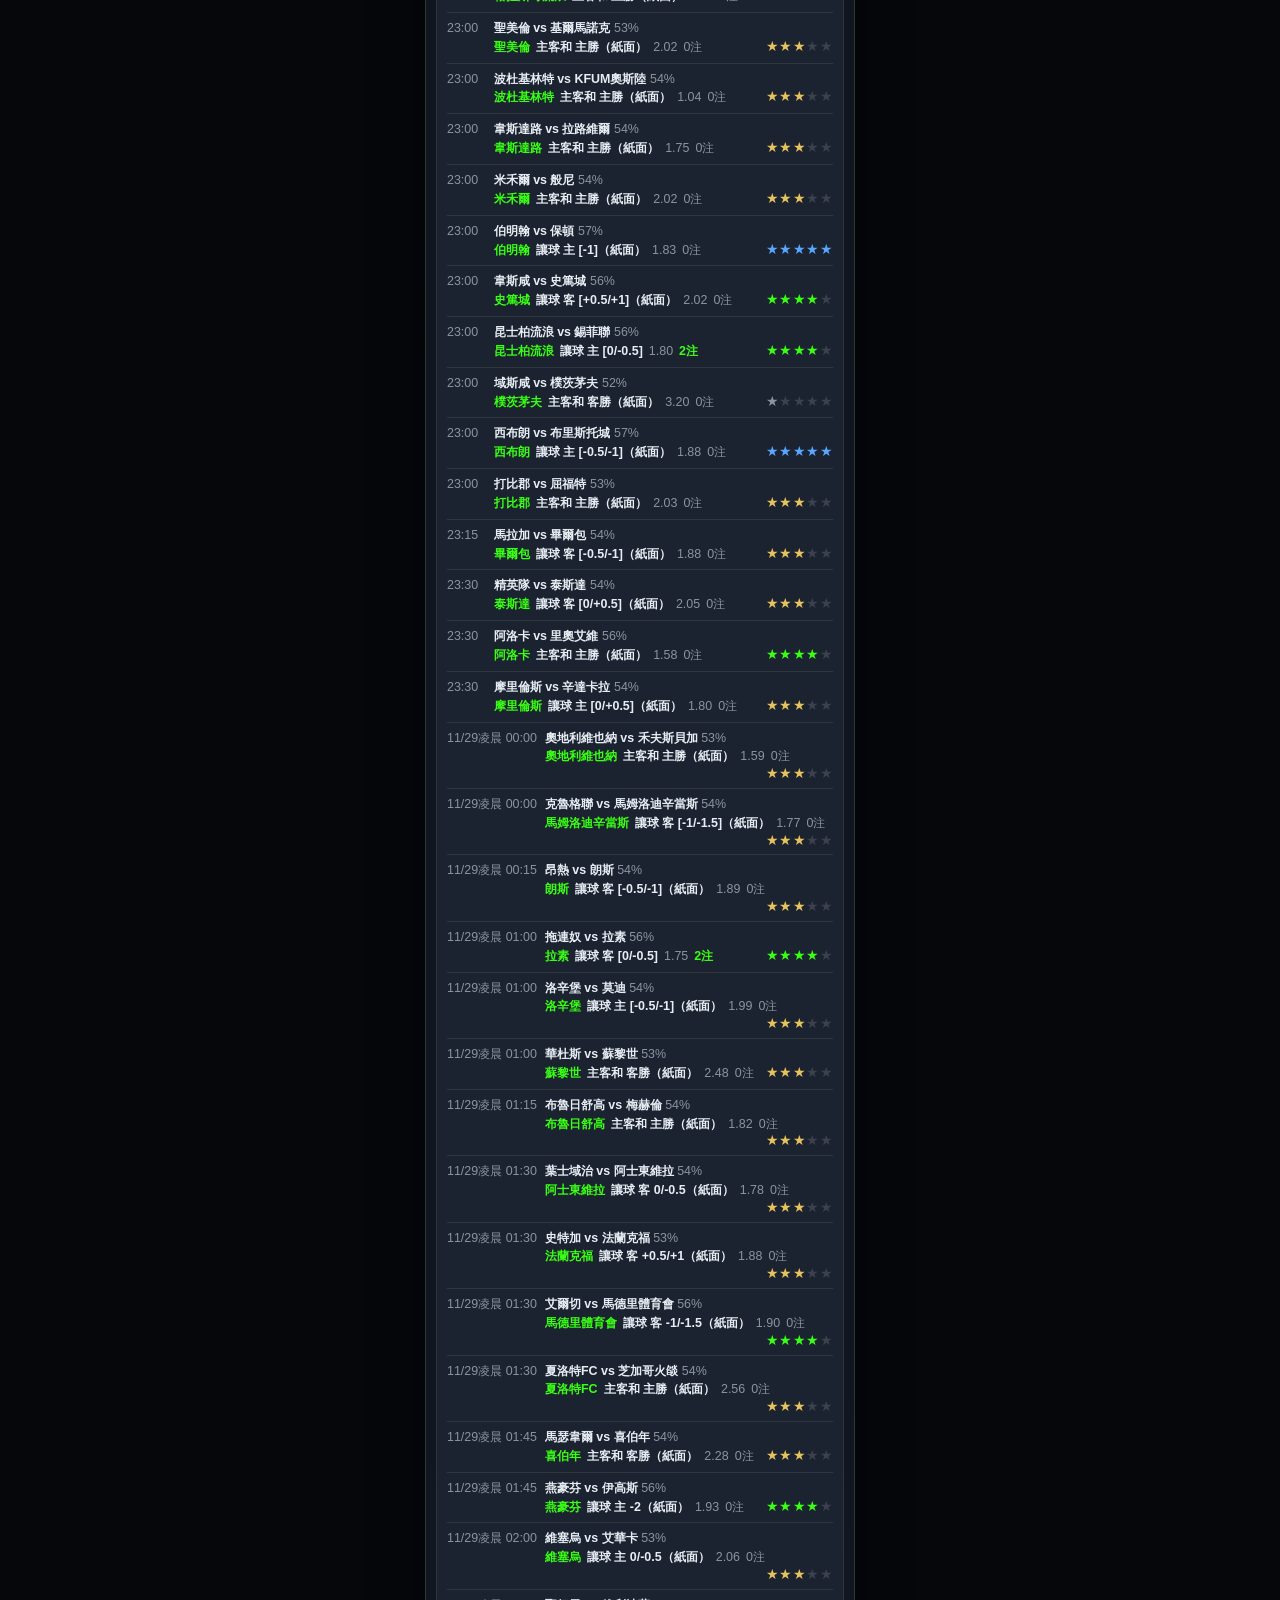
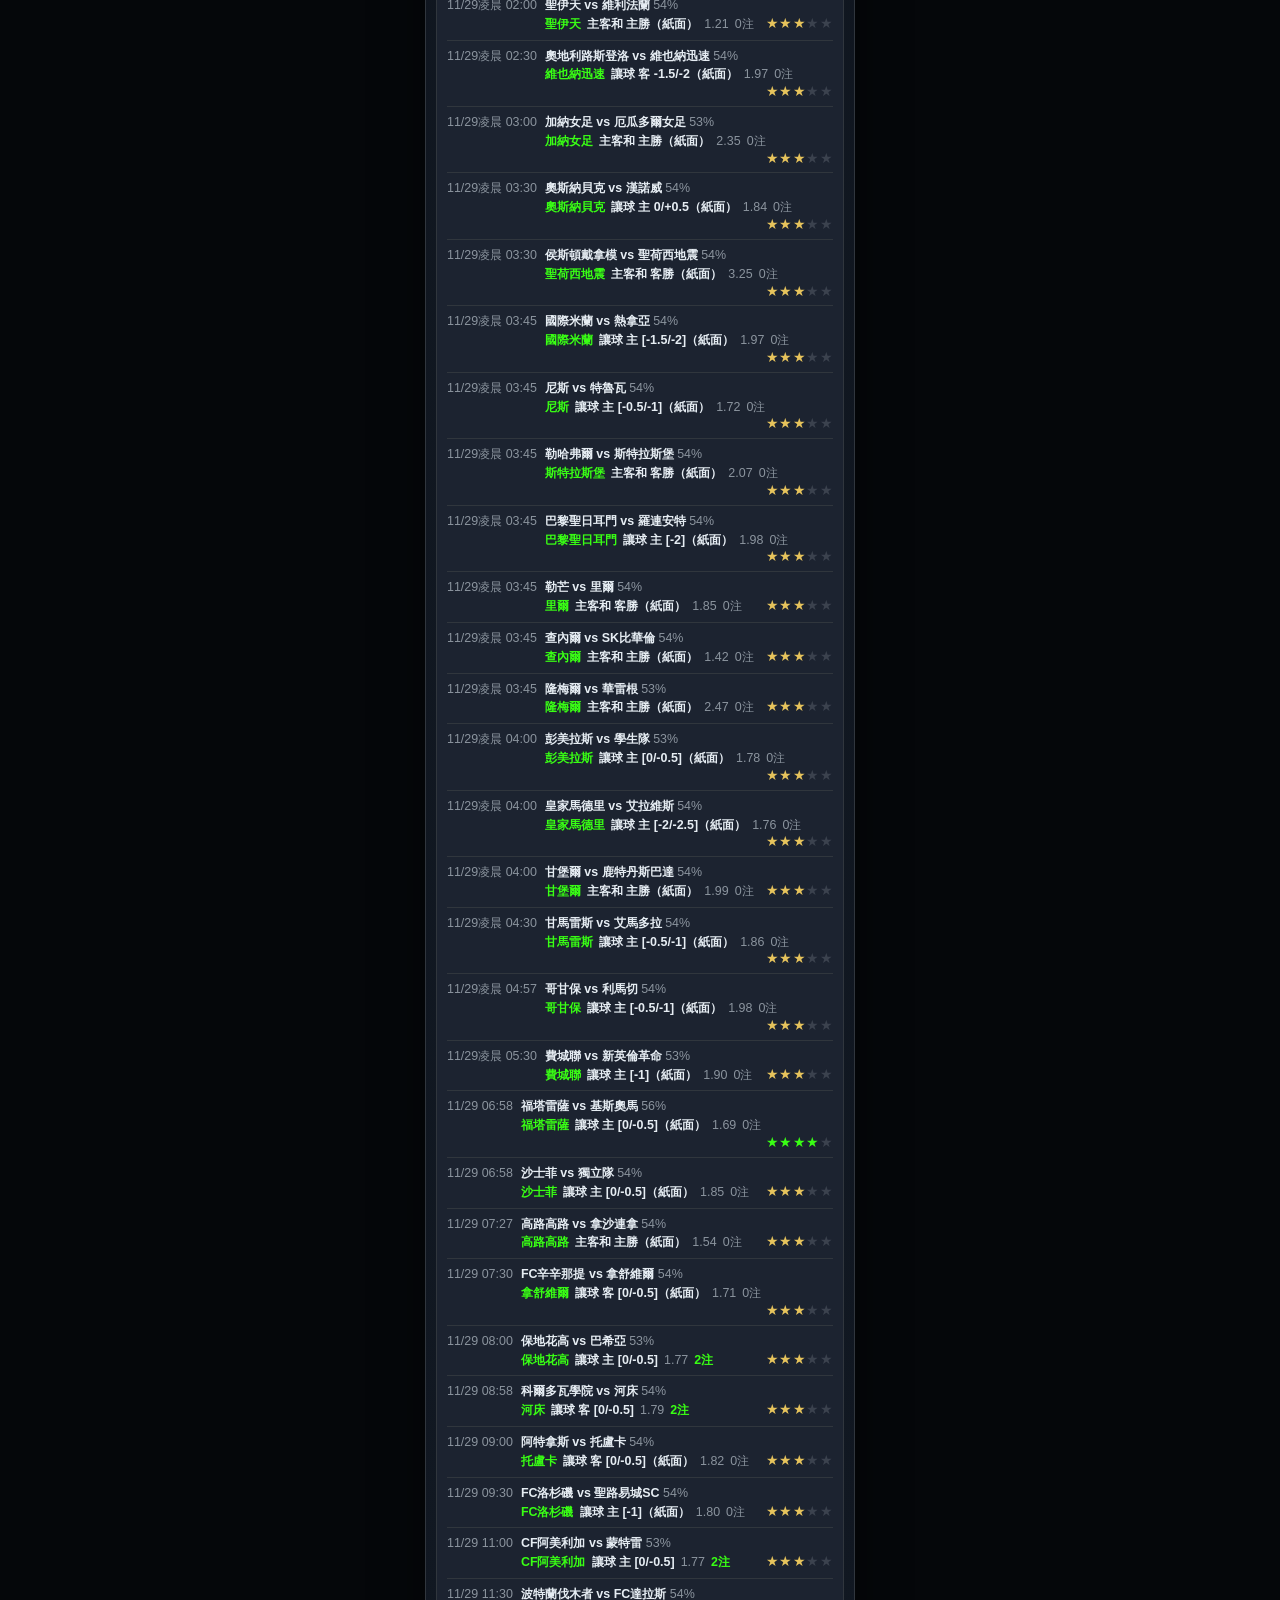
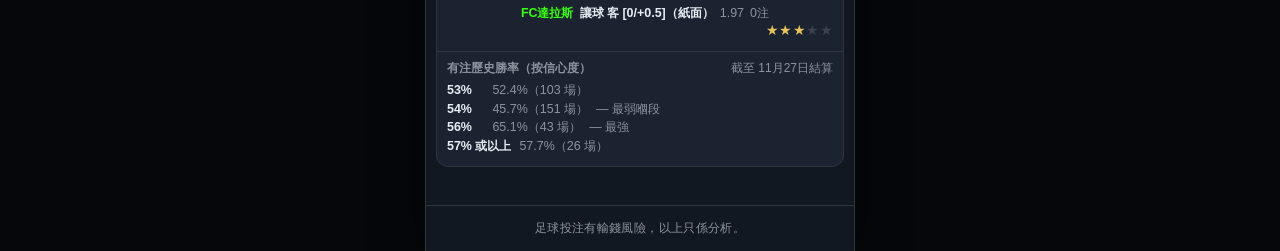
==== commit 4986b93c: "football183: 2026-11-28 刀仔五串六鎖版（用戶親自指定五腳）＋數簿加刀仔行" ====
--- a/index.html
+++ b/index.html
@@ -6,7 +6,7 @@
   <meta name="theme-color" content="#0d1117" />
   <meta http-equiv="Cache-Control" content="no-cache" />
   <title>波盤推介</title>
-  <link rel="stylesheet" href="css/styles.css?v=football182" />
+  <link rel="stylesheet" href="css/styles.css?v=football183" />
 </head>
 <body>
   <div id="app">
@@ -109,6 +109,6 @@
     </footer>
   </div>
   <script>if(!location.hash){location.replace('#/football');}</script>
-  <script src="js/app.js?v=football182"></script>
+  <script src="js/app.js?v=football183"></script>
 </body>
 </html>
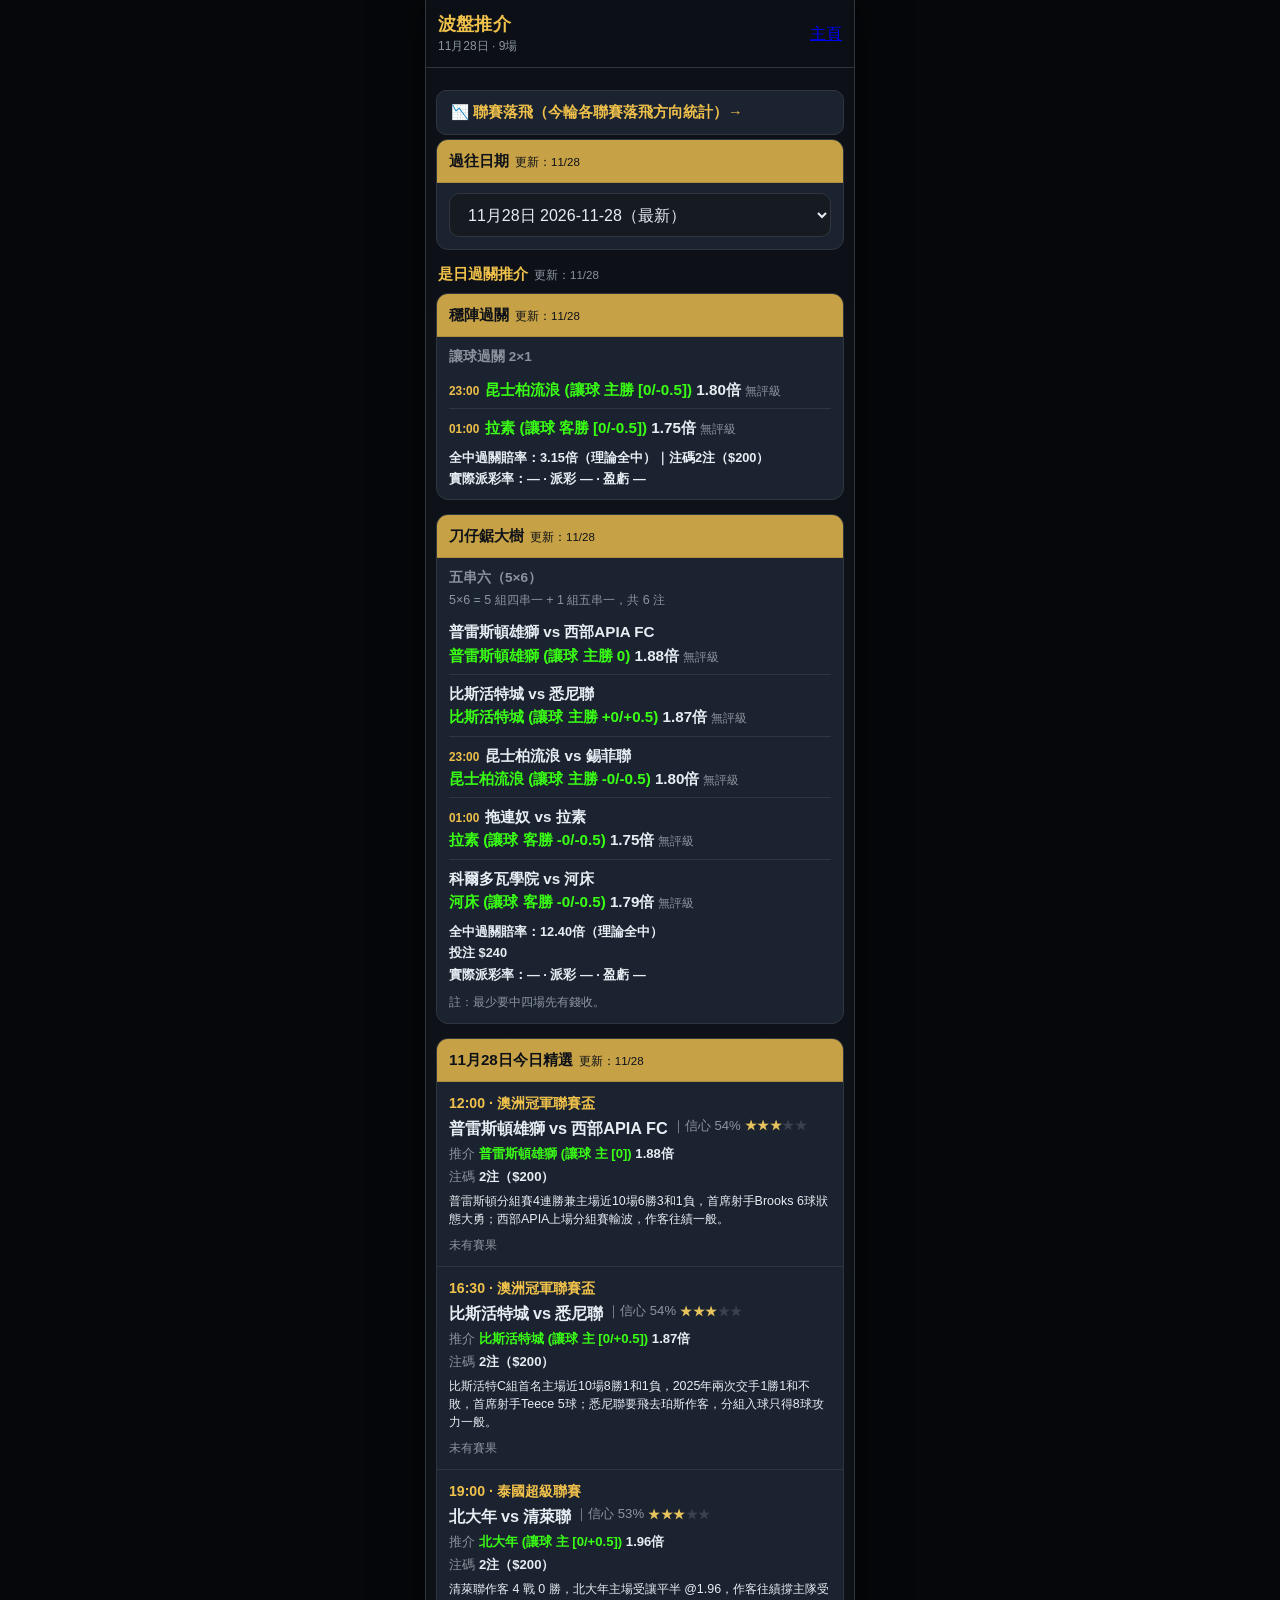
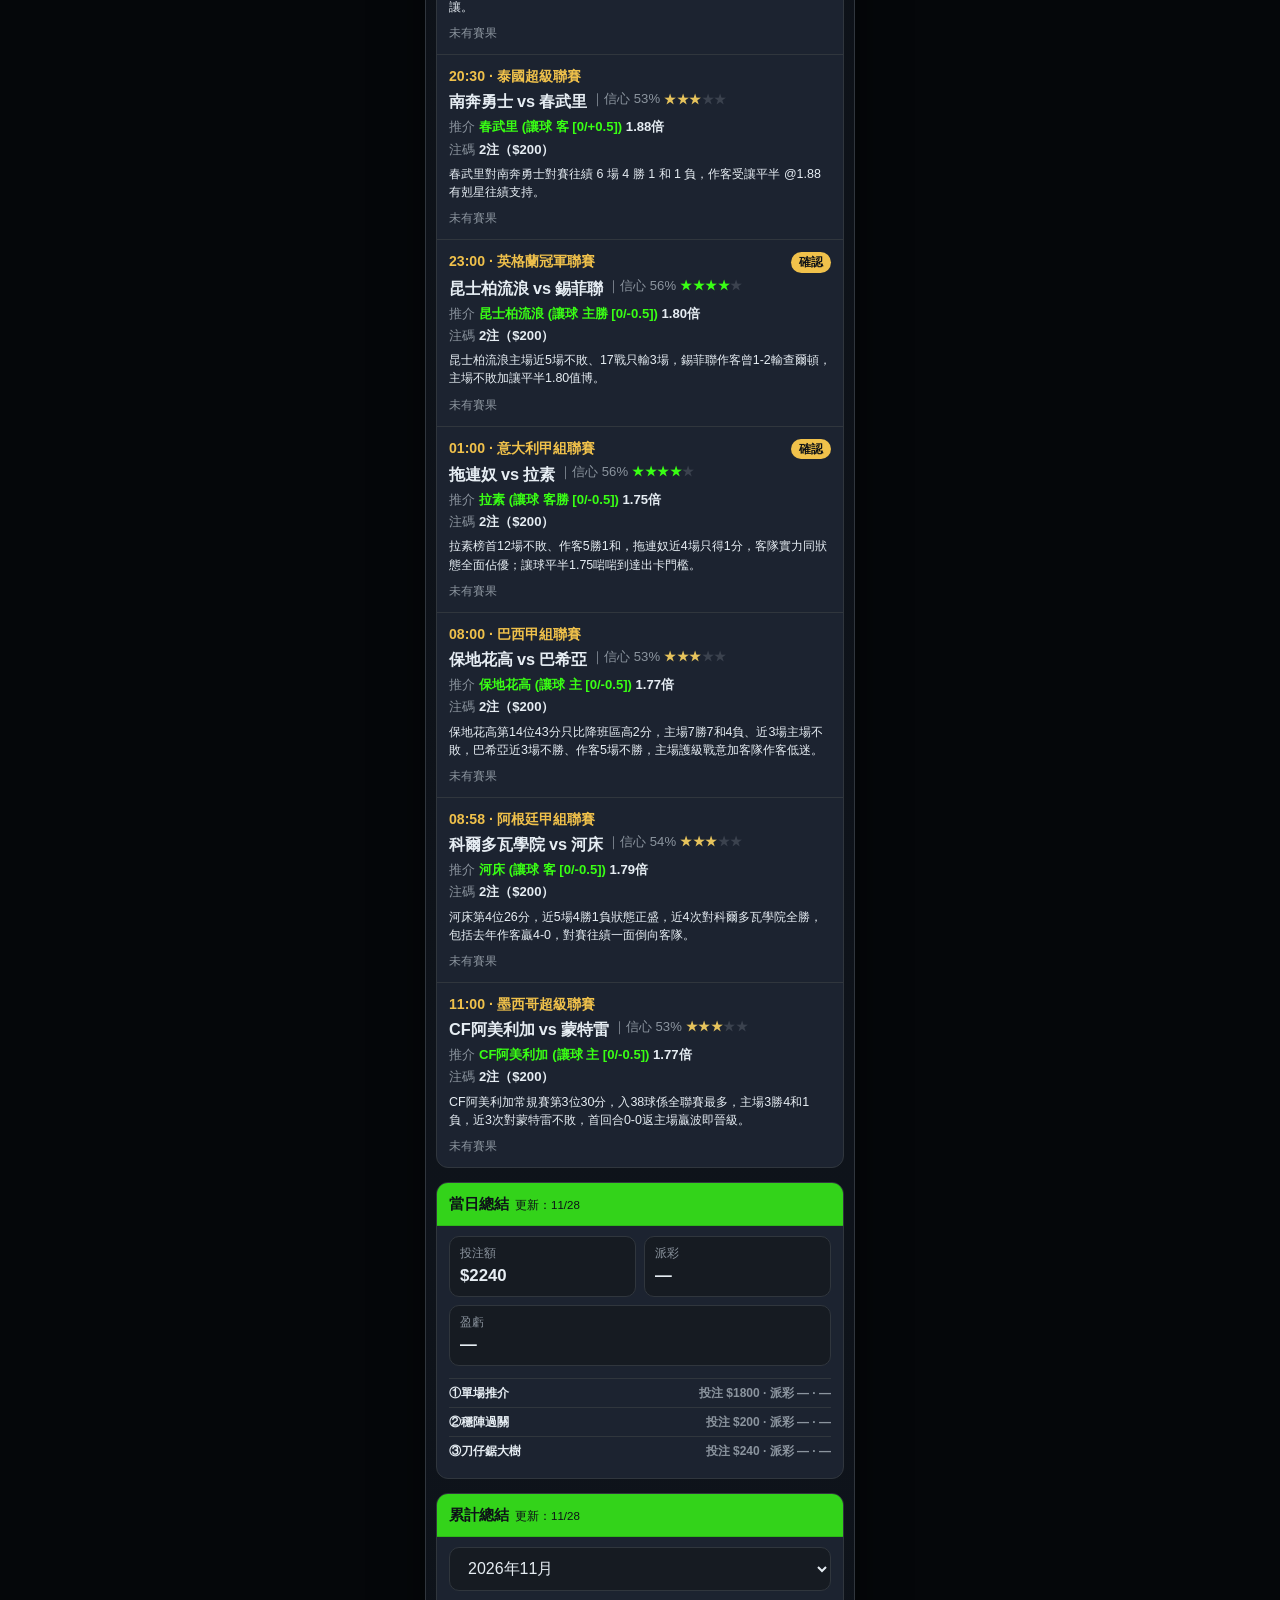
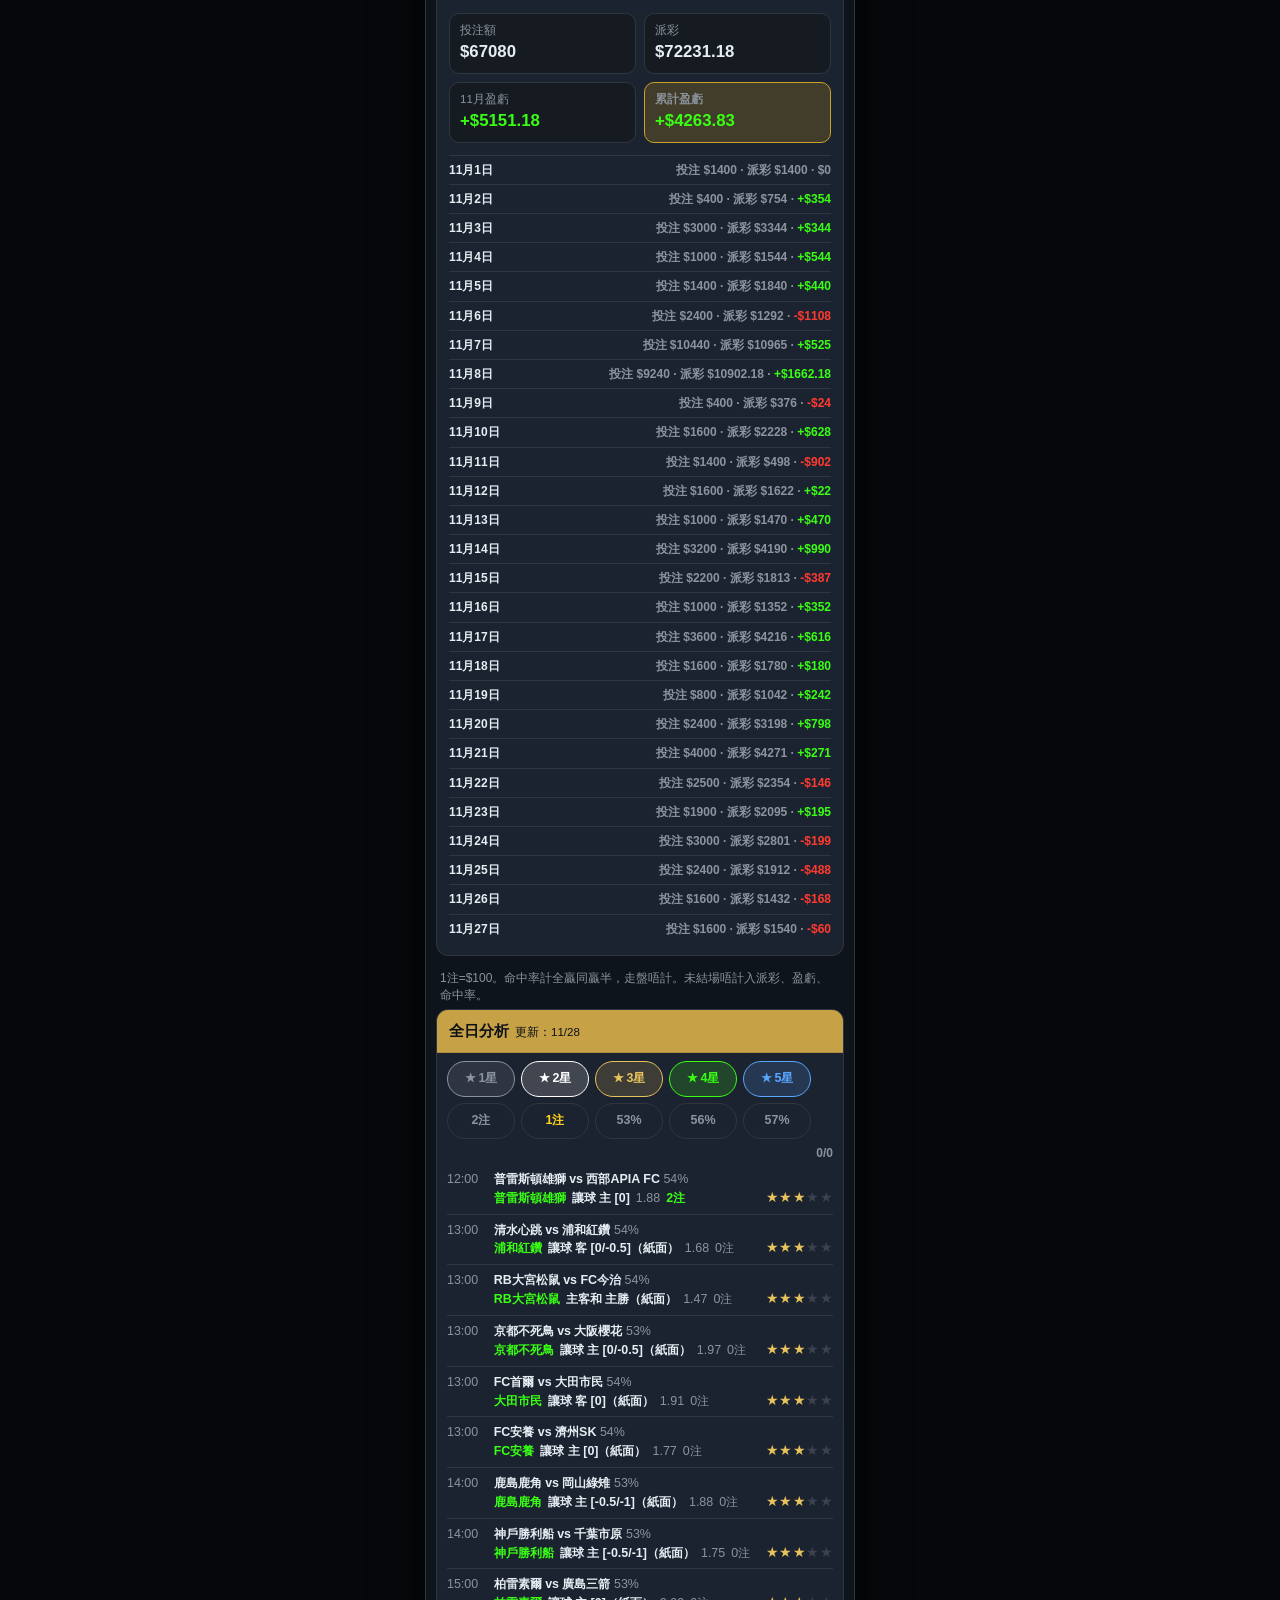
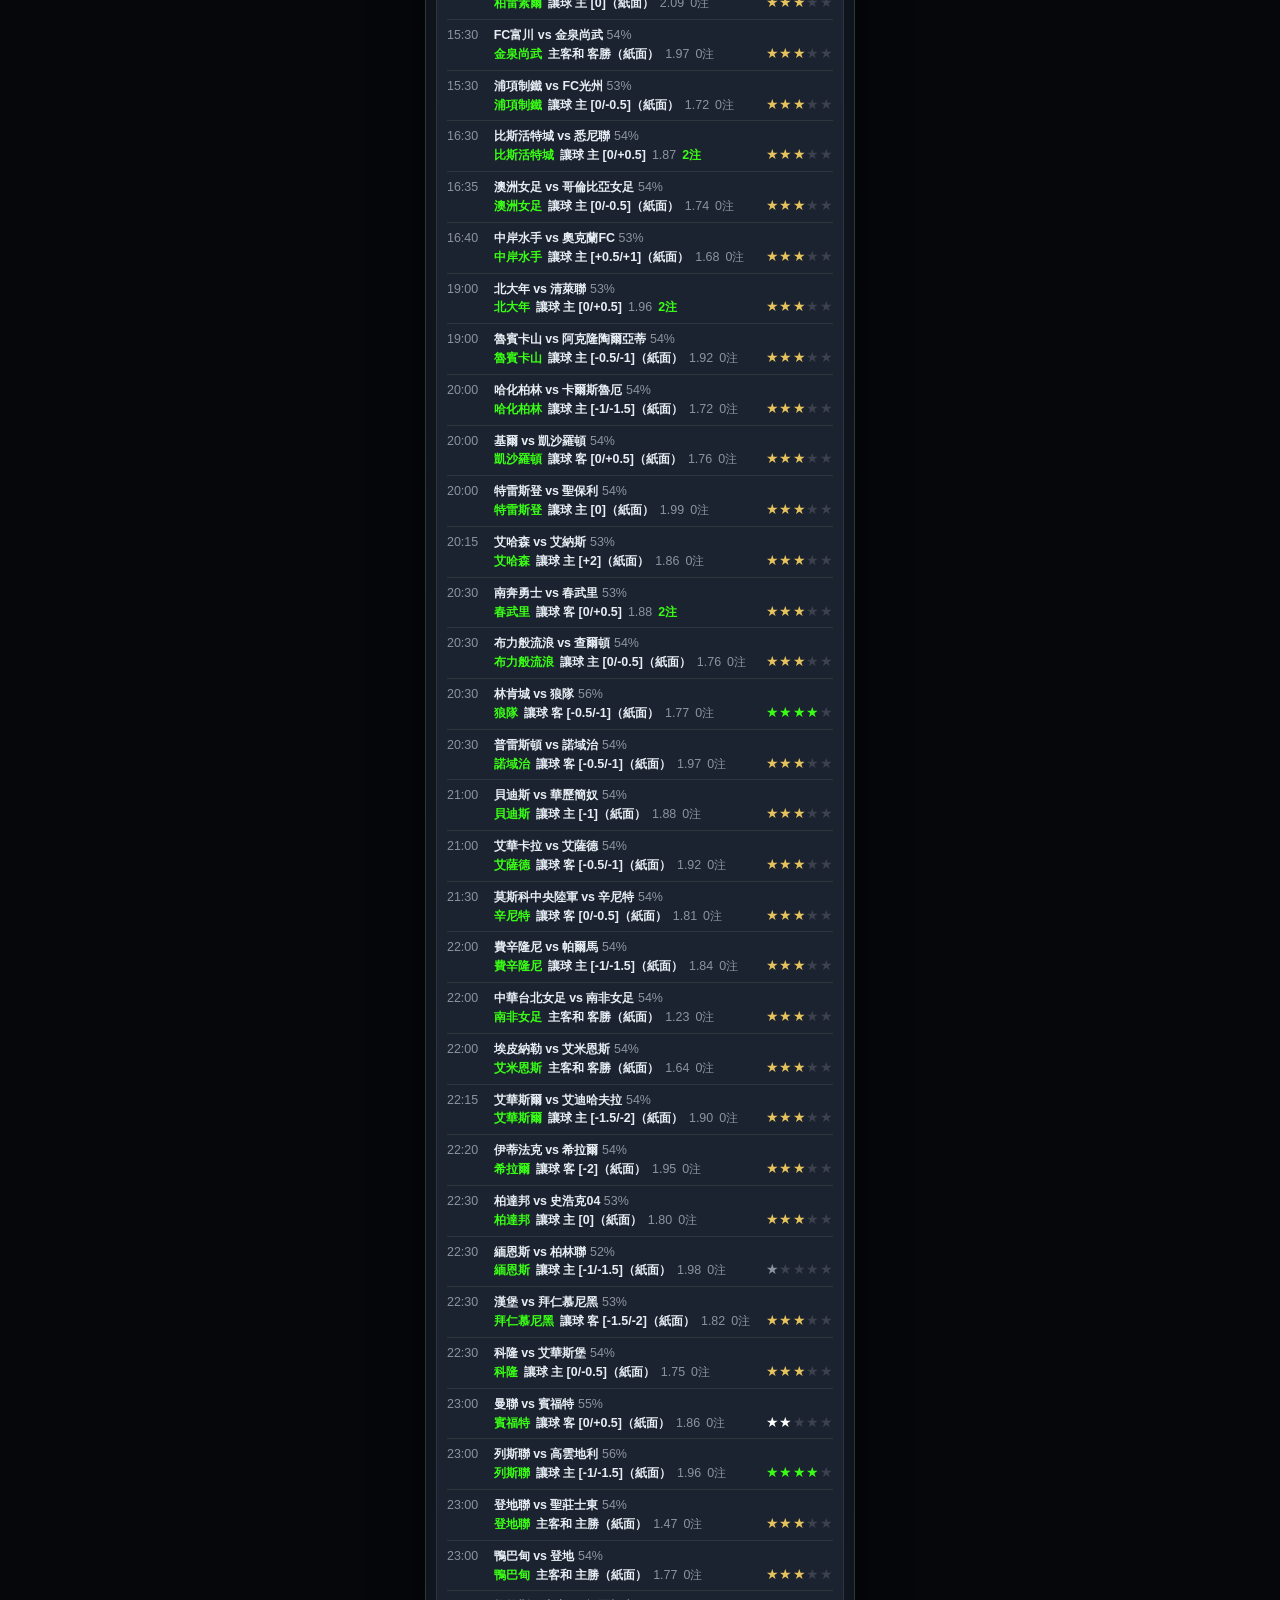
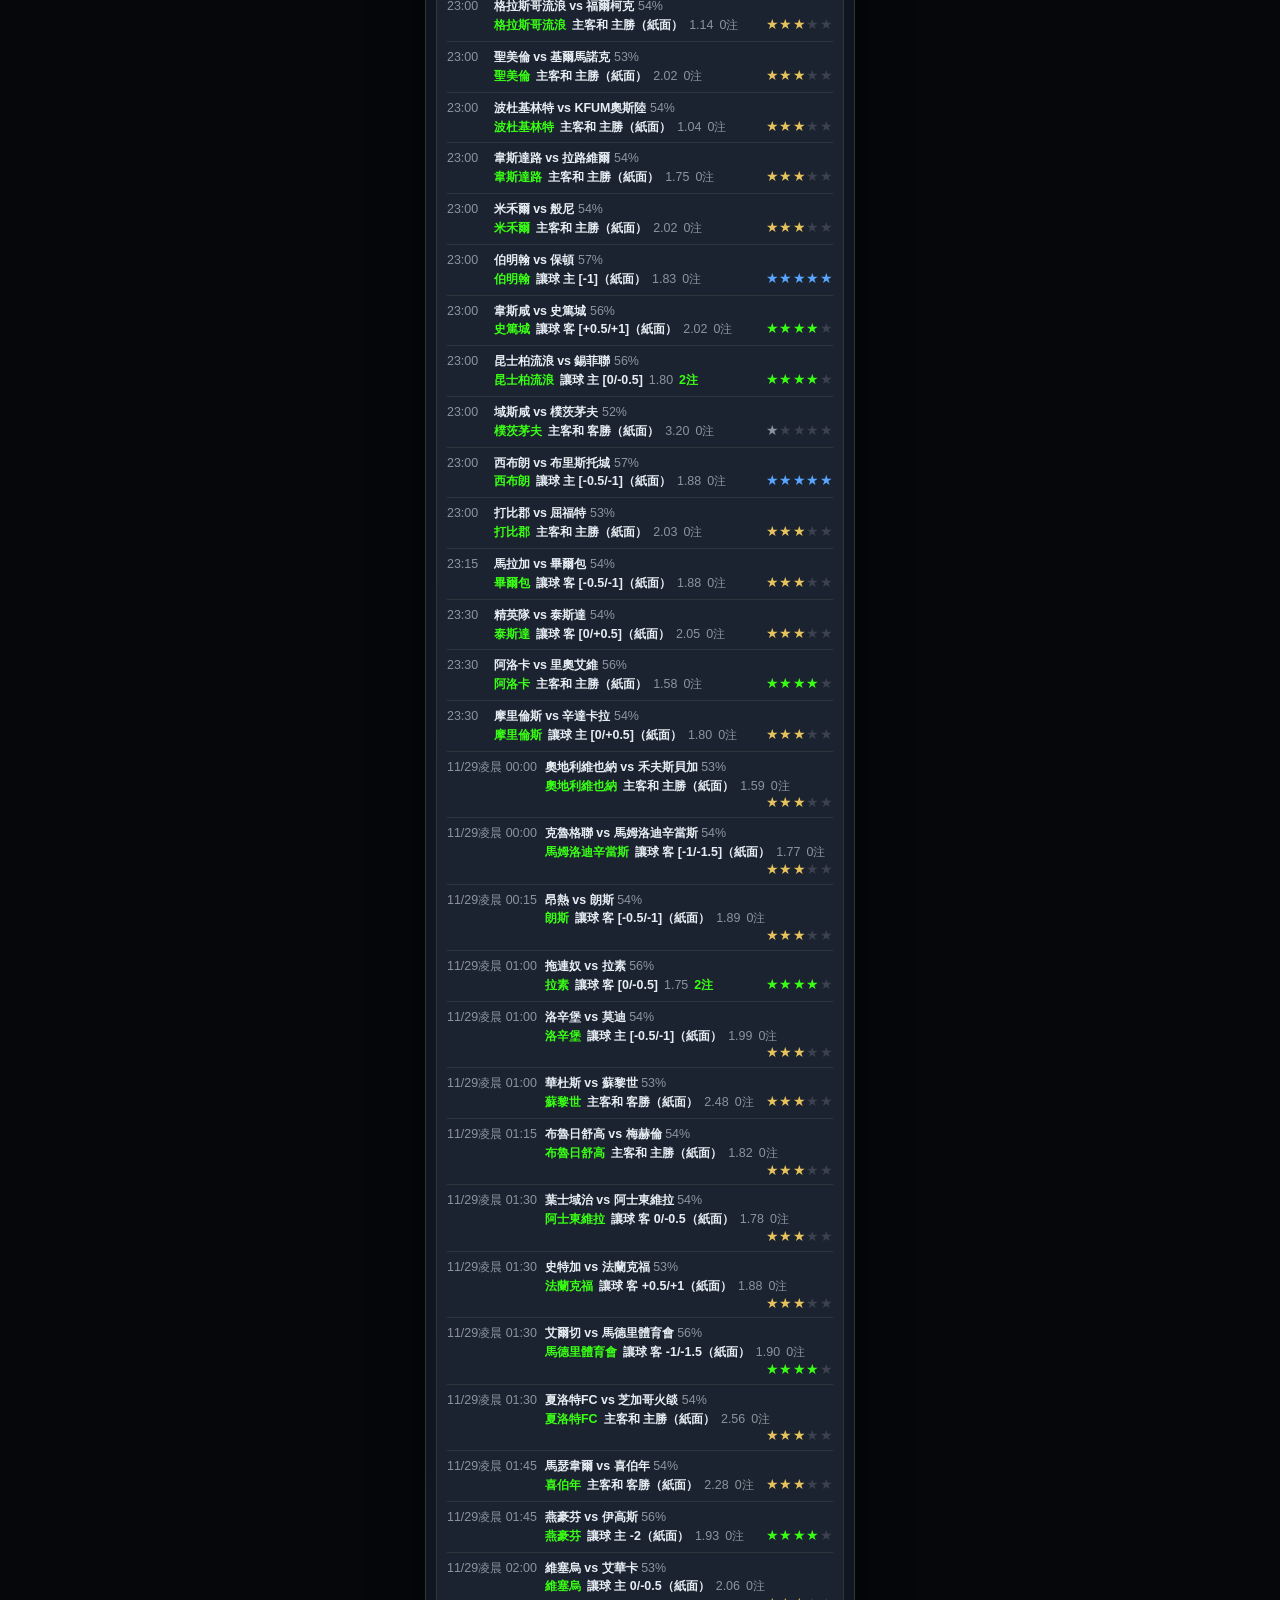
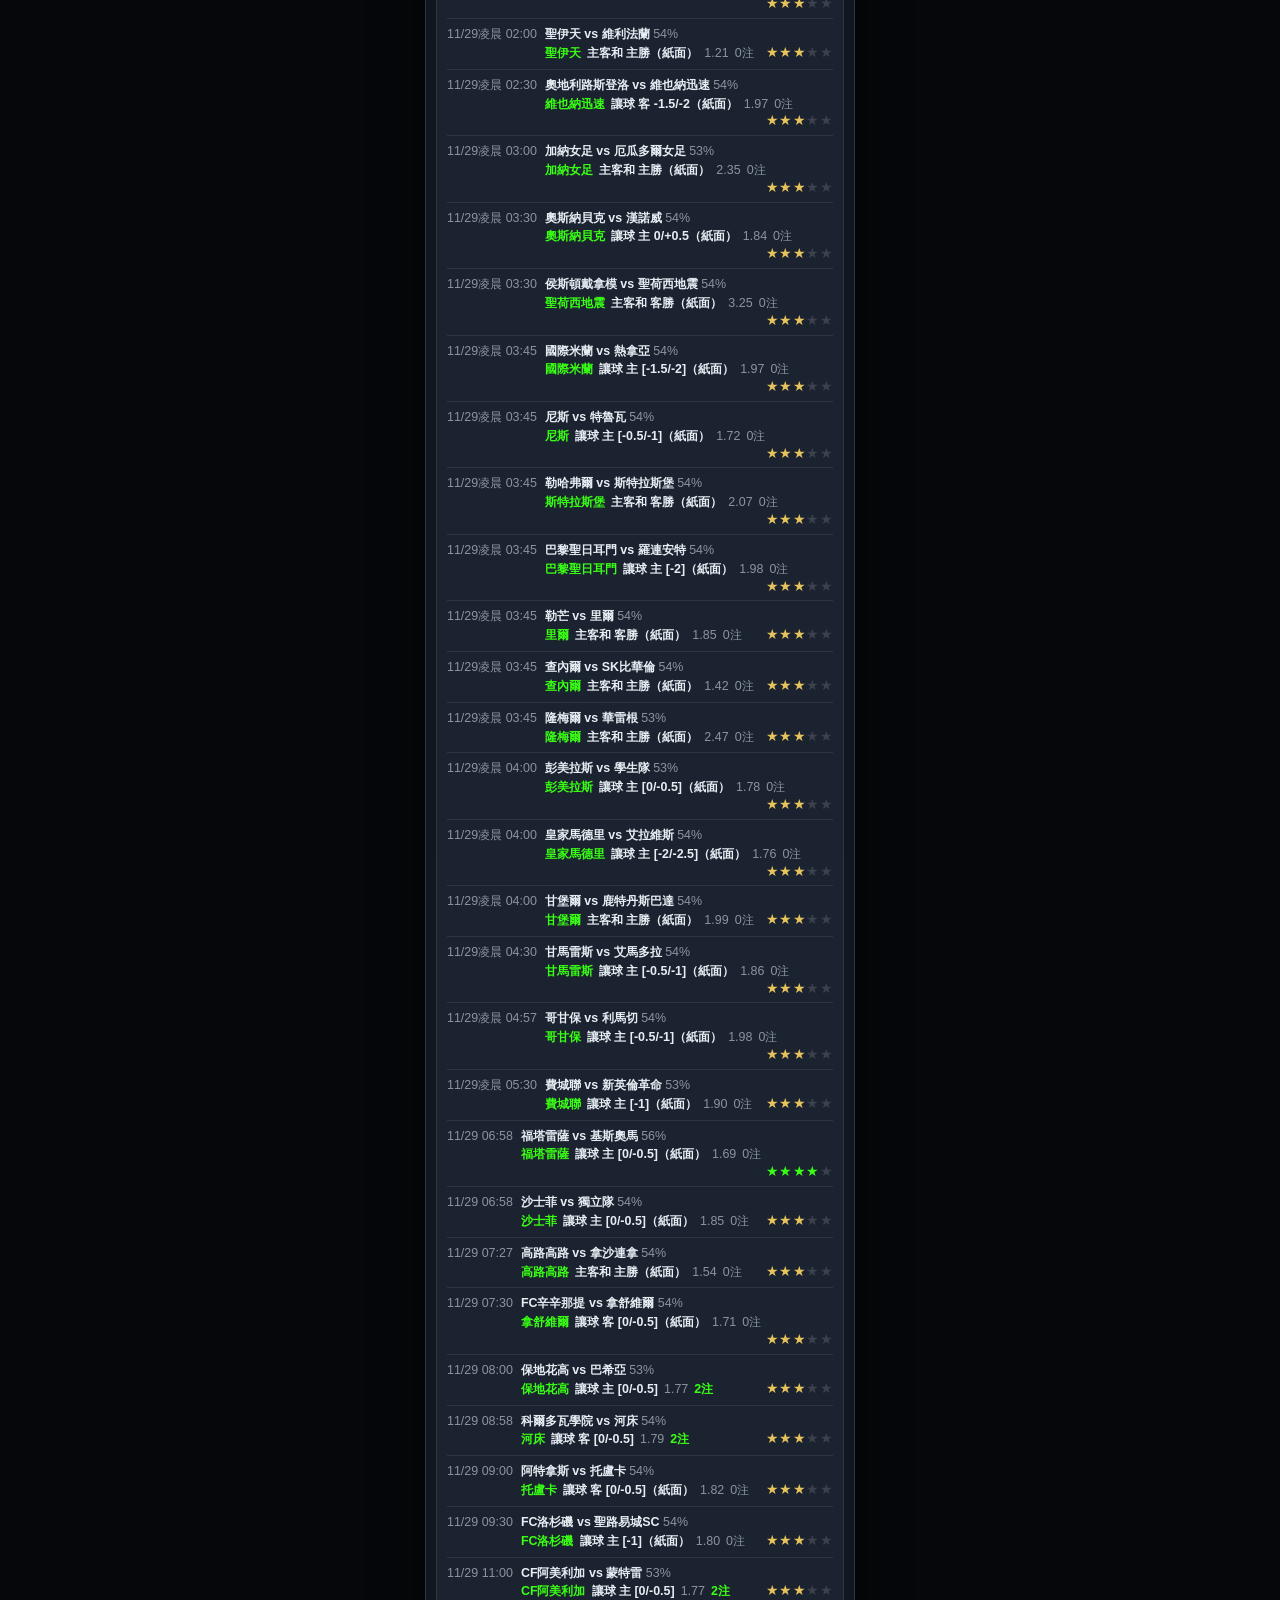
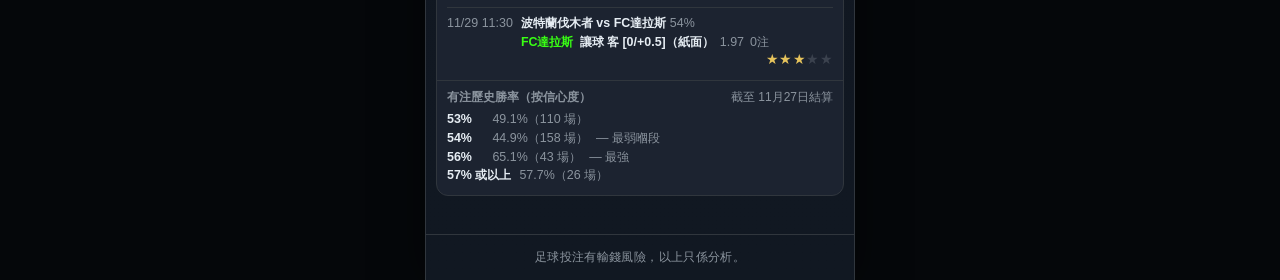
==== commit 8885a23d: "football184: 2026-11-27 投注日全日結算補齊（覆盤 Phase B：8 張有注卡 3 勝 2 輸半 2 負 1 走盤，派彩 $1540／淨 -$60；全日 29 場 12W1WH" ====
--- a/index.html
+++ b/index.html
@@ -6,7 +6,7 @@
   <meta name="theme-color" content="#0d1117" />
   <meta http-equiv="Cache-Control" content="no-cache" />
   <title>波盤推介</title>
-  <link rel="stylesheet" href="css/styles.css?v=football183" />
+  <link rel="stylesheet" href="css/styles.css?v=football184" />
 </head>
 <body>
   <div id="app">
@@ -109,6 +109,6 @@
     </footer>
   </div>
   <script>if(!location.hash){location.replace('#/football');}</script>
-  <script src="js/app.js?v=football183"></script>
+  <script src="js/app.js?v=football184"></script>
 </body>
 </html>
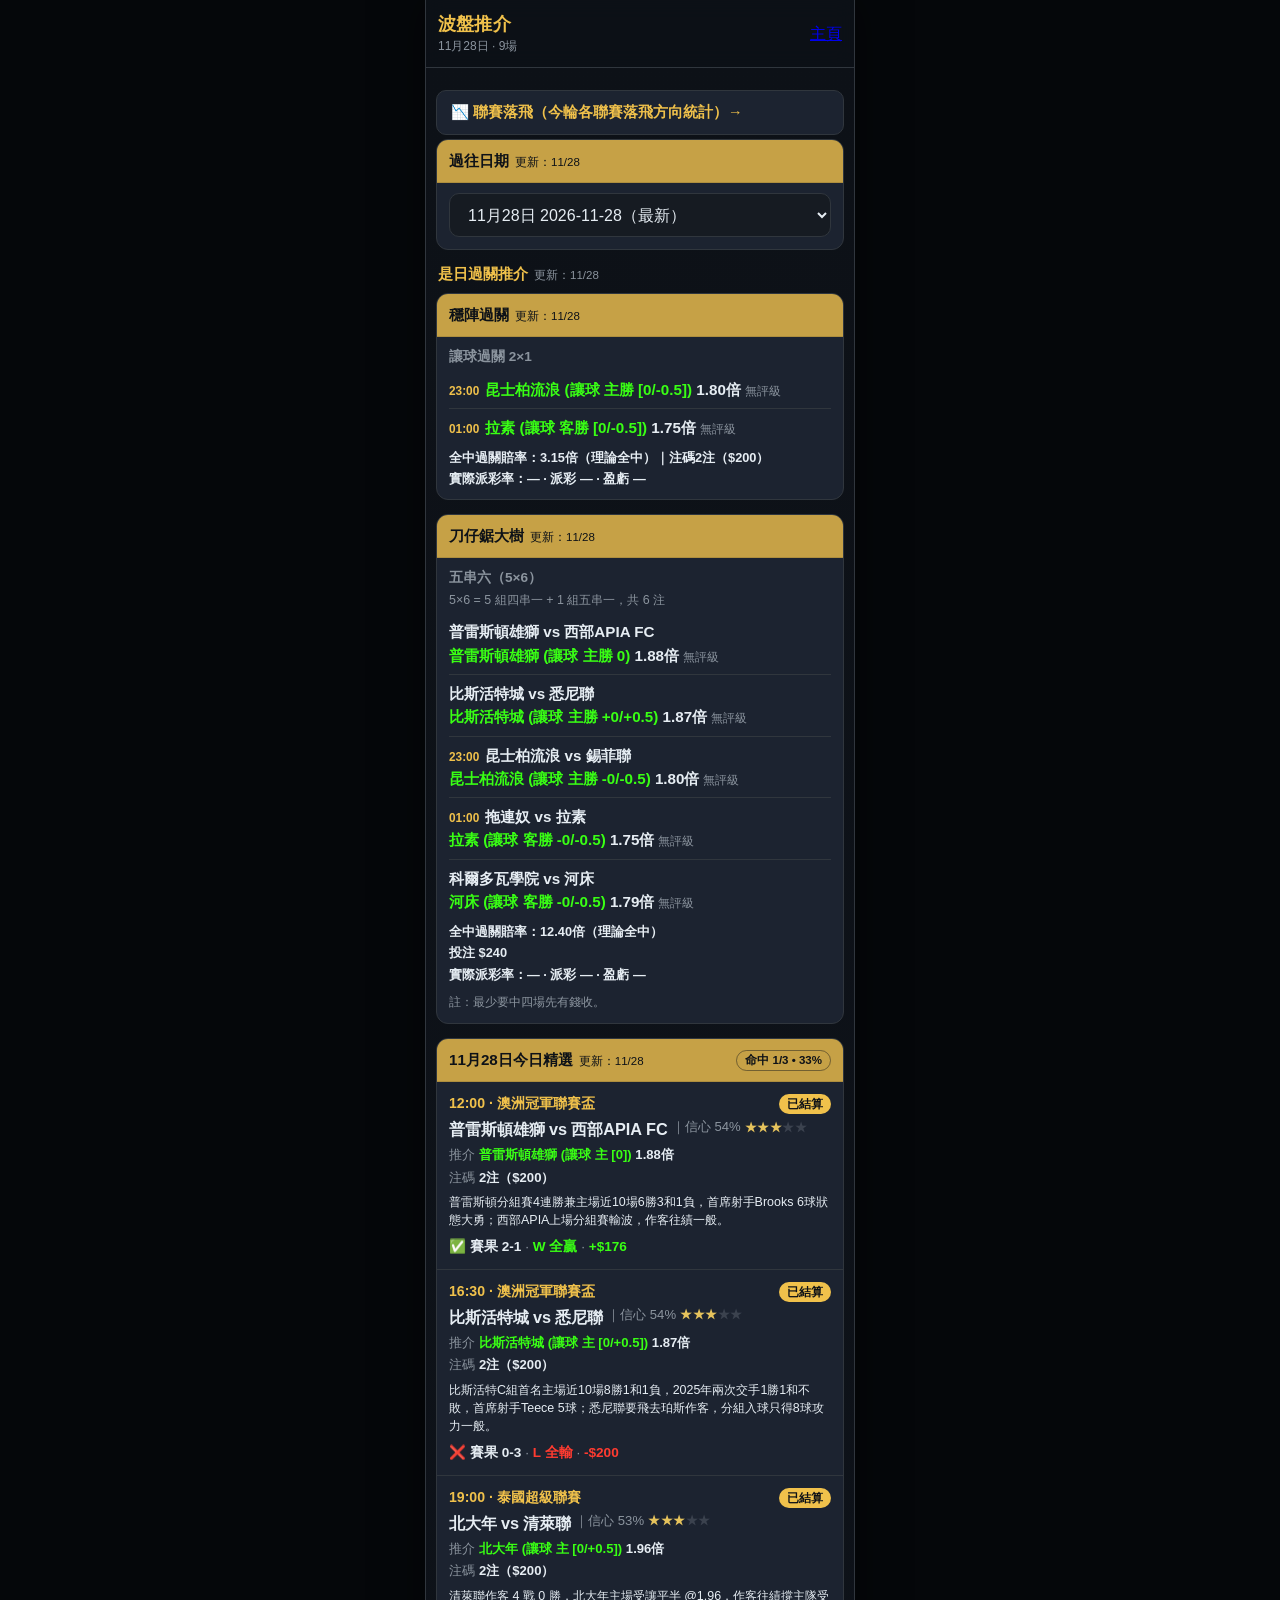
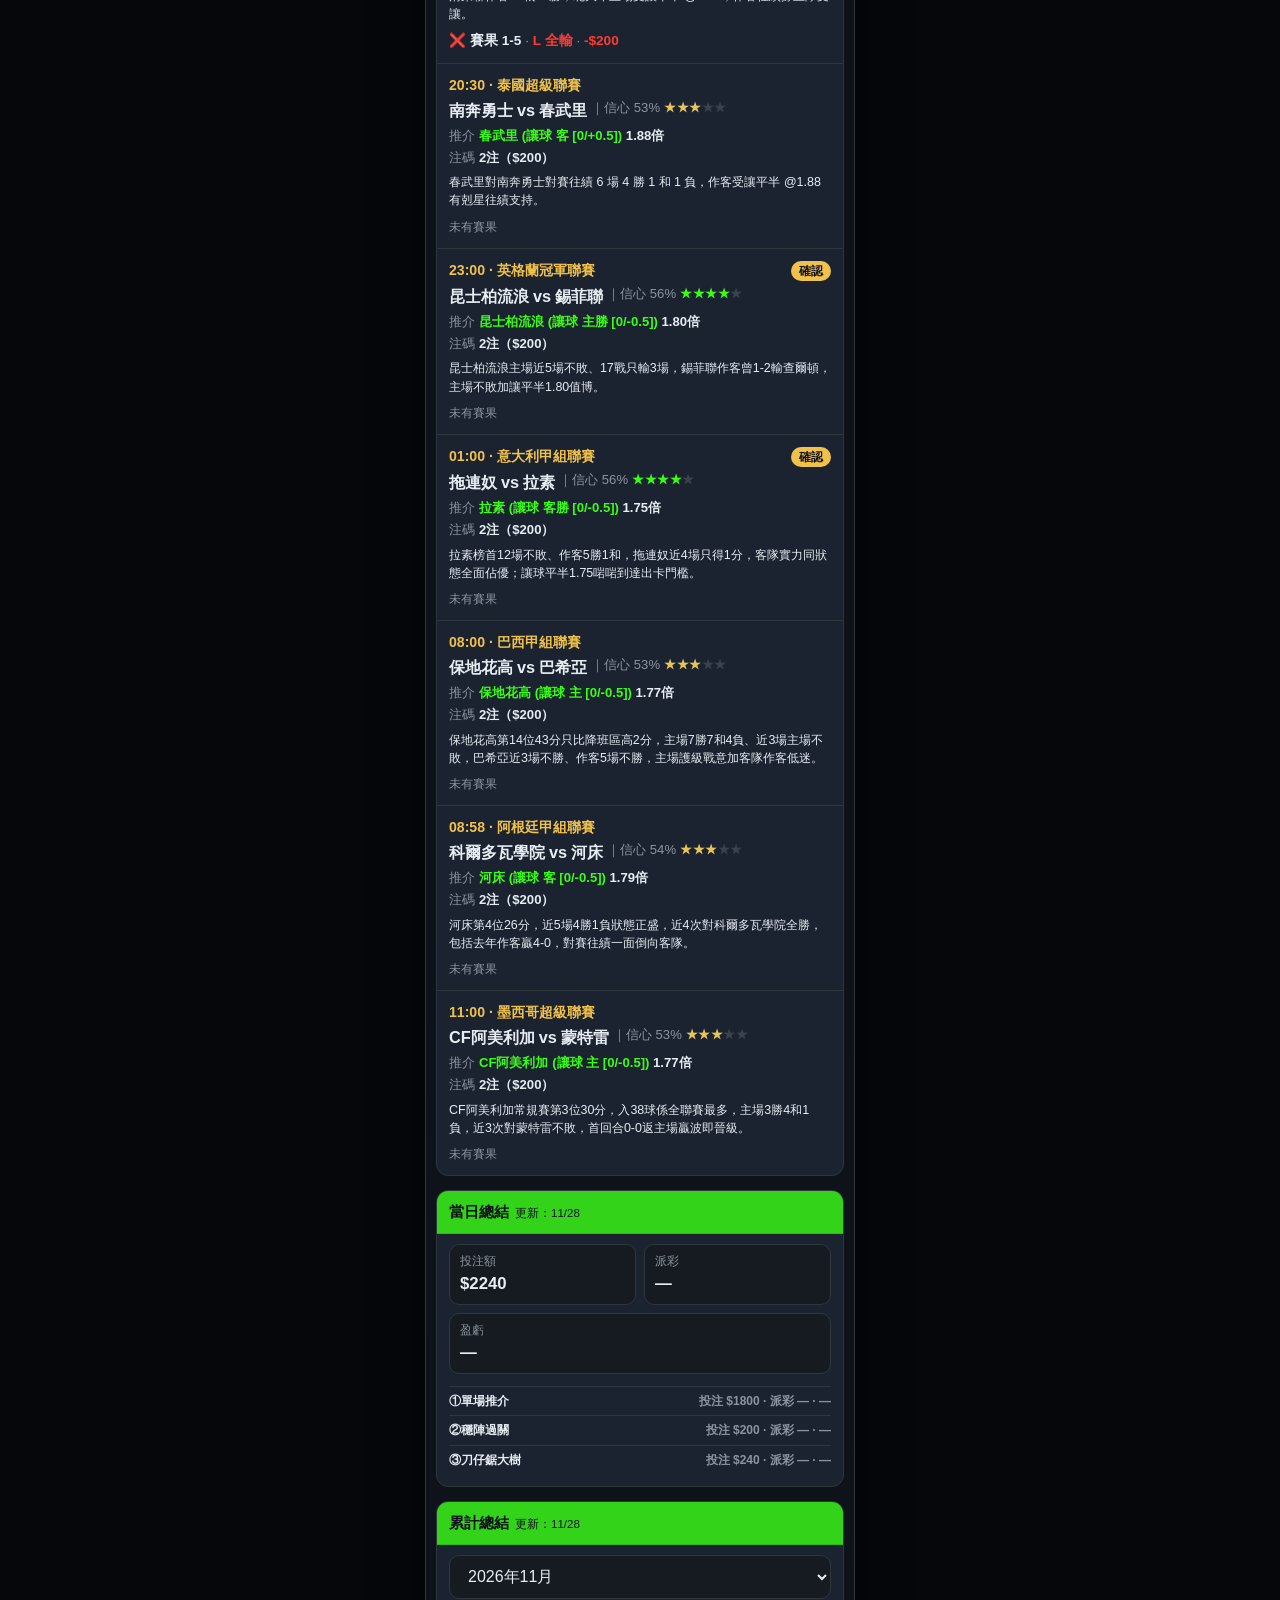
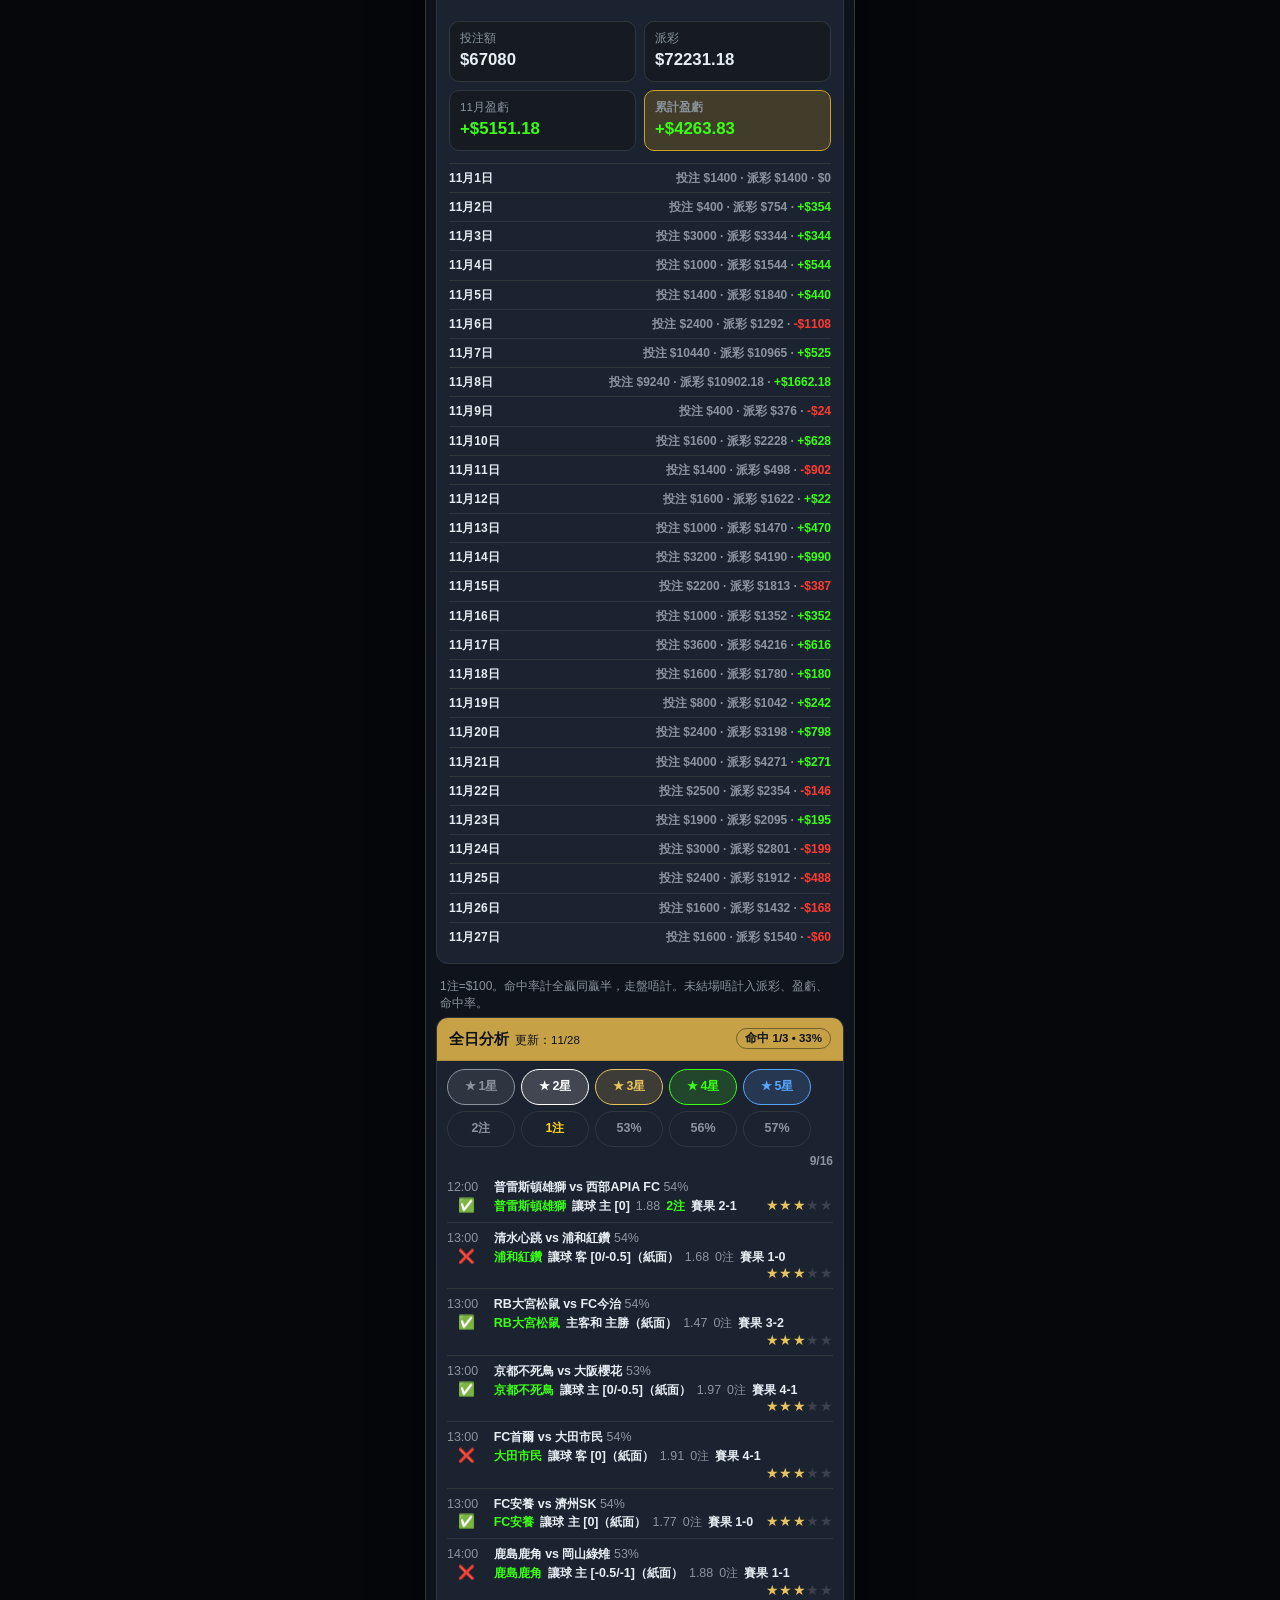
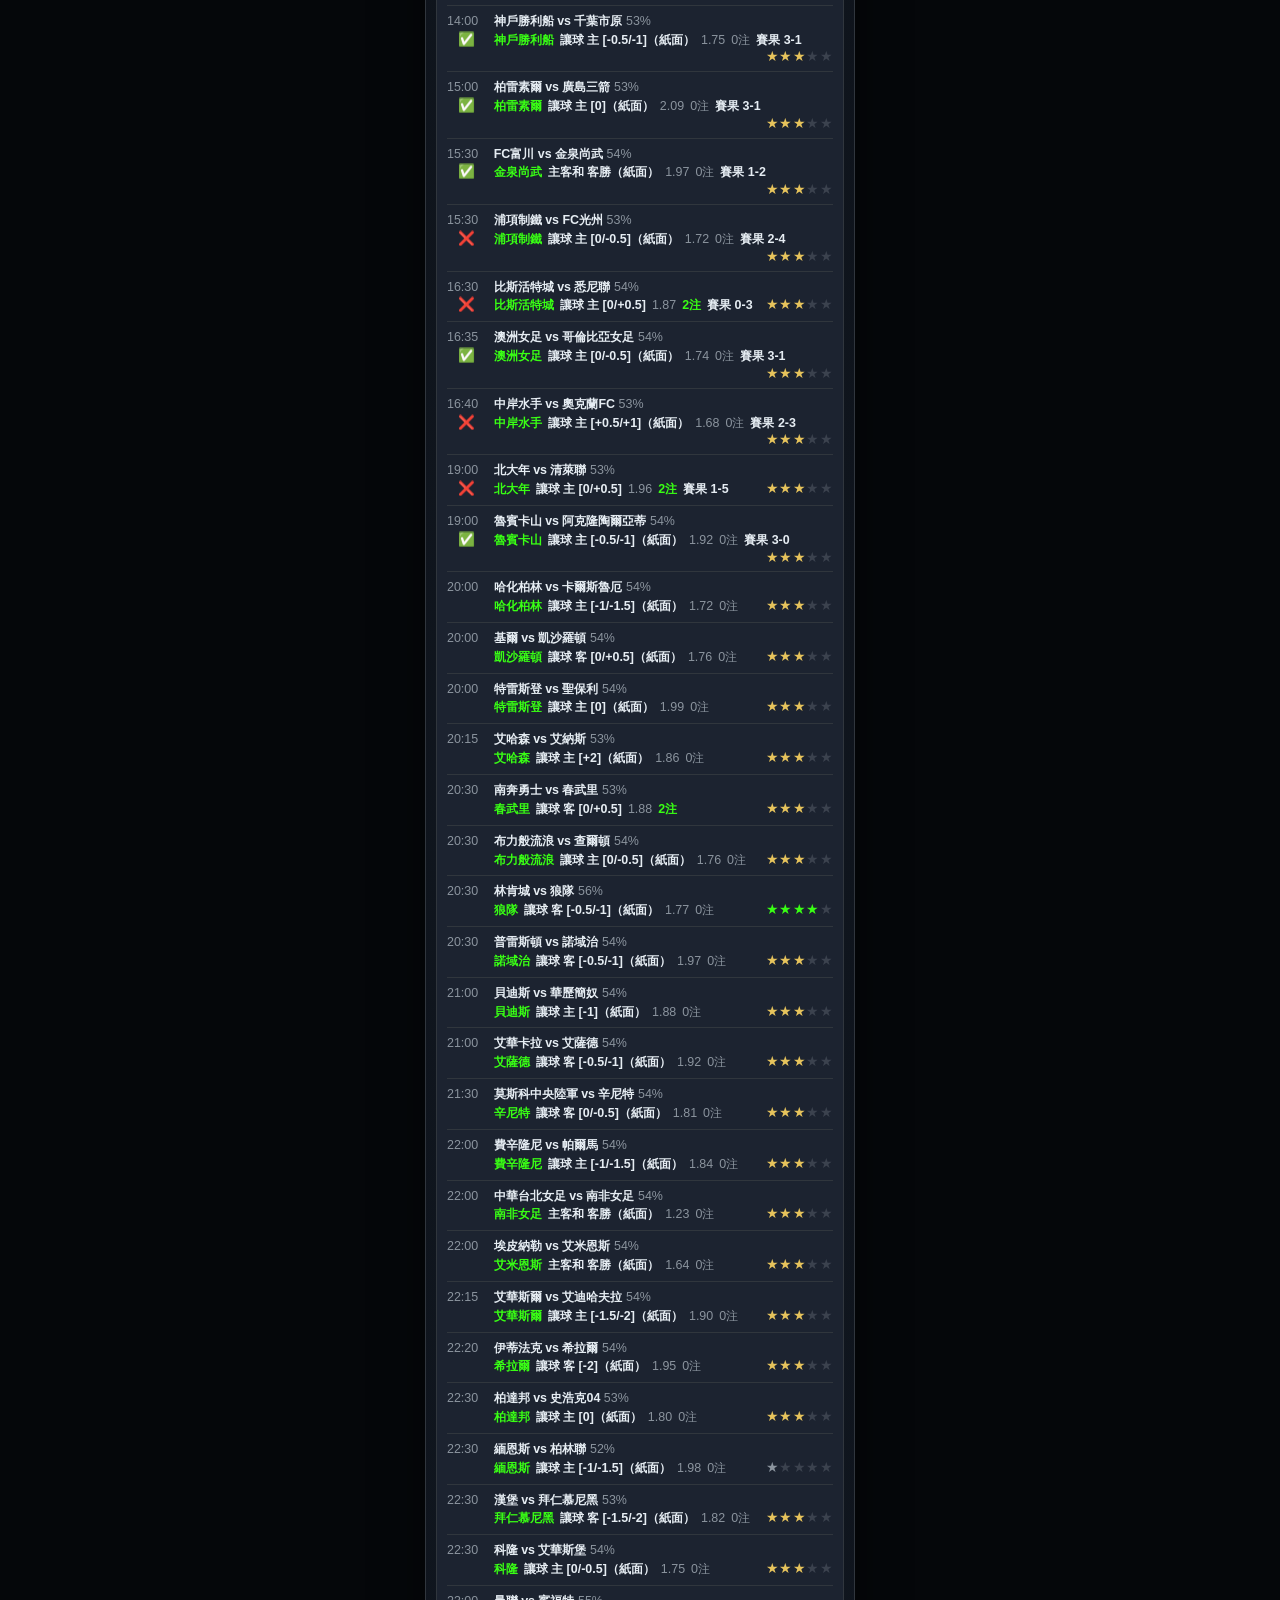
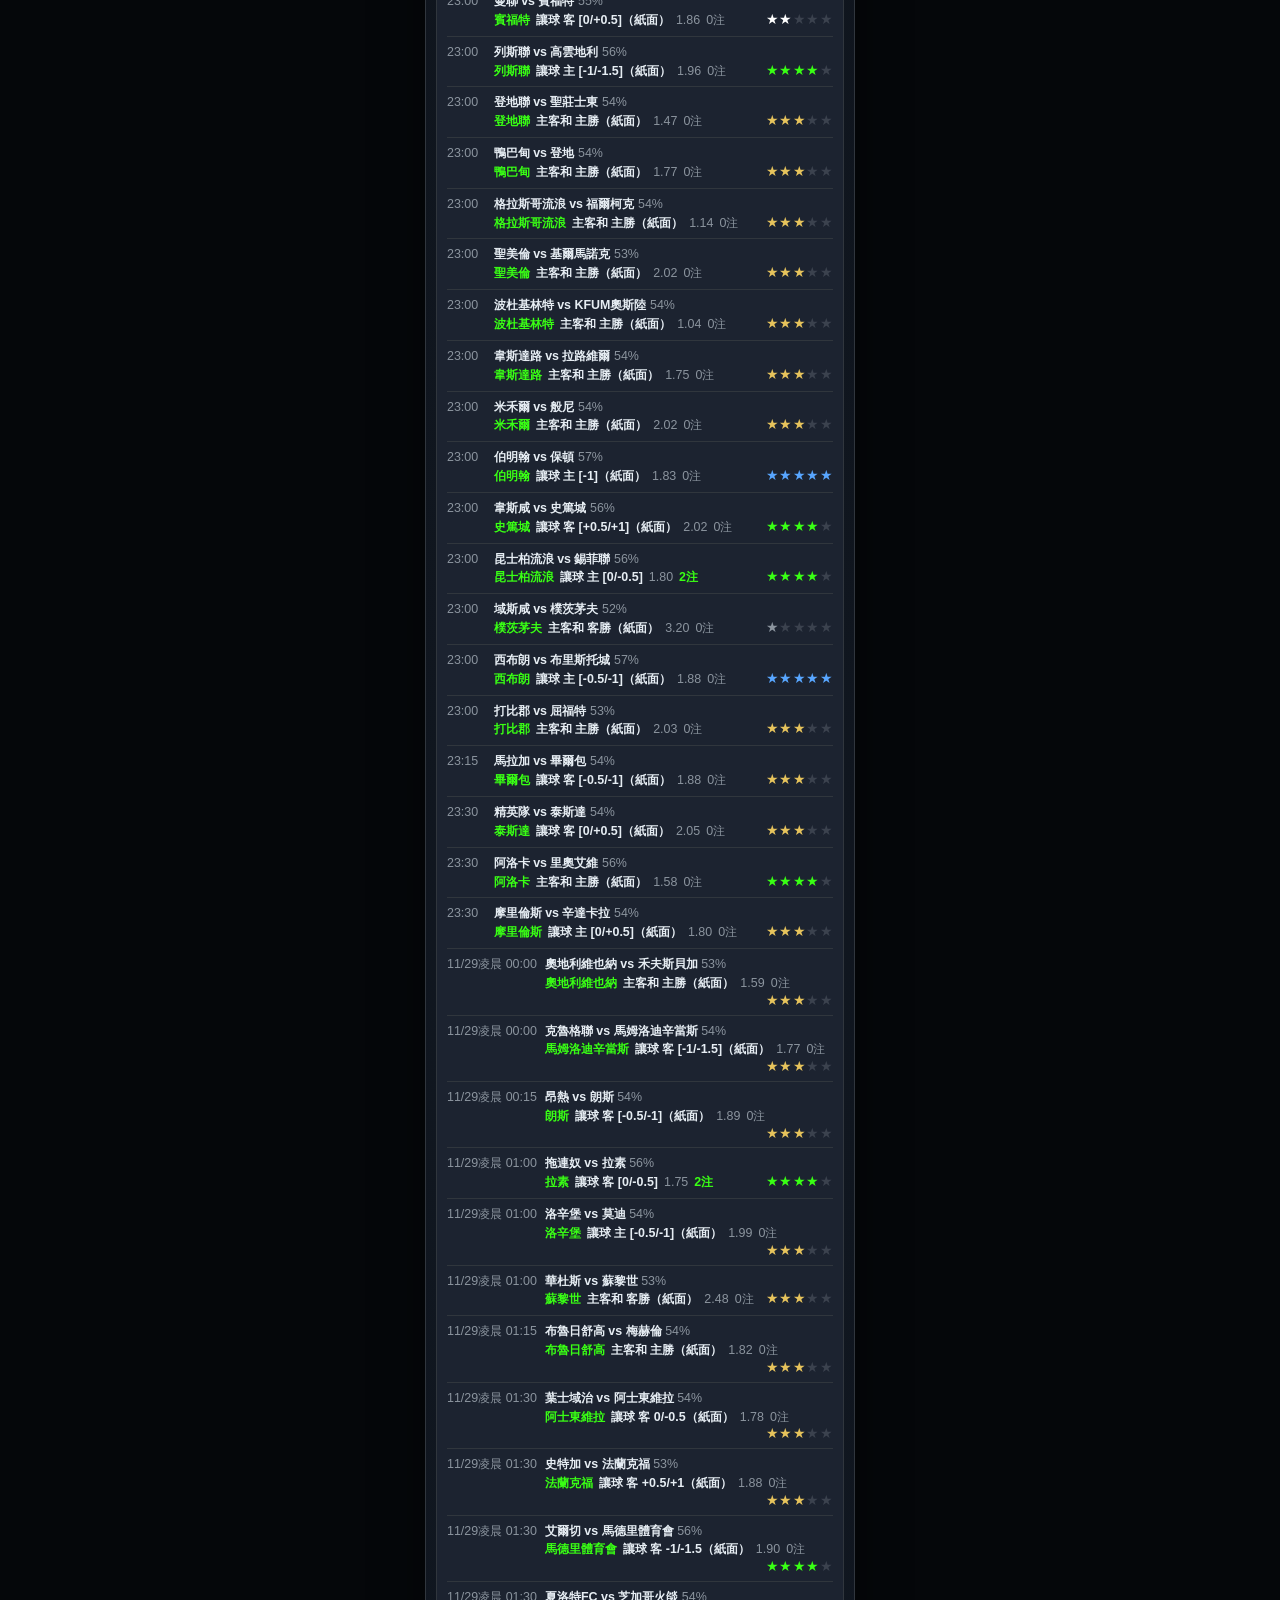
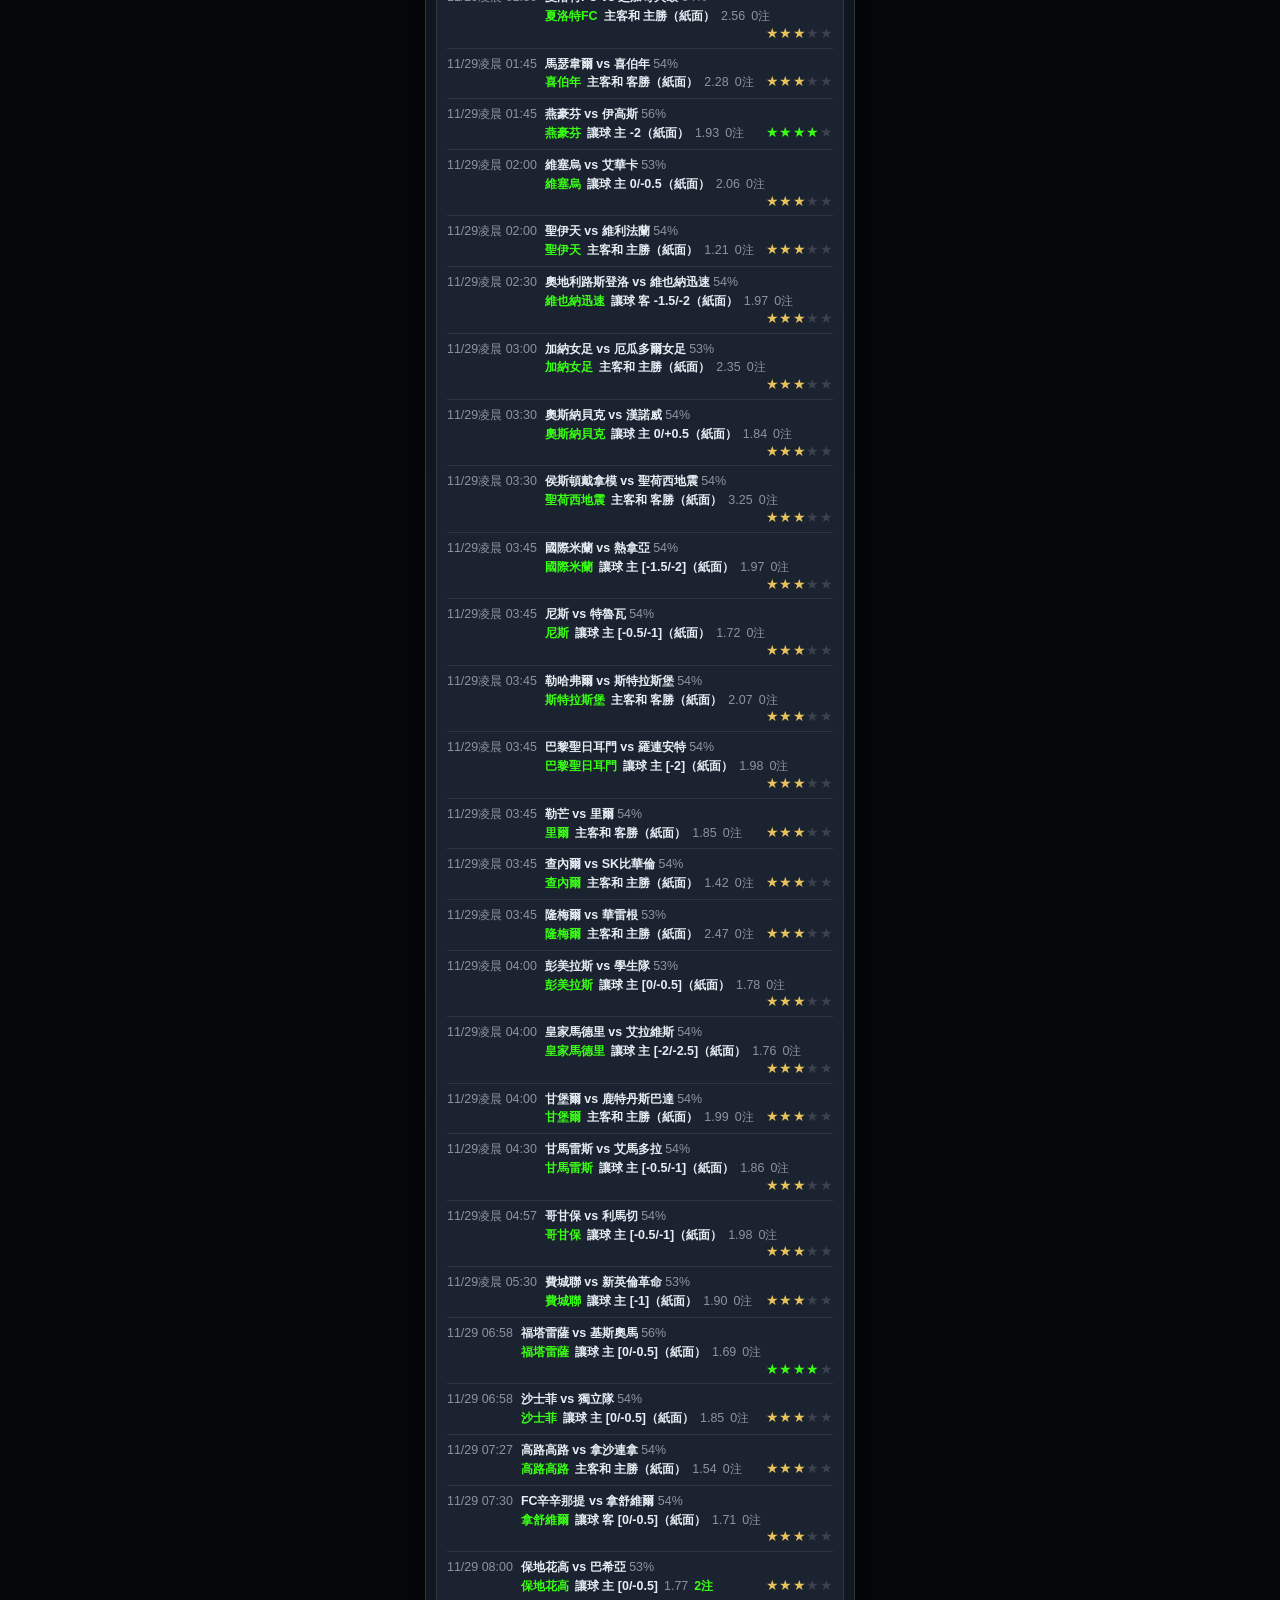
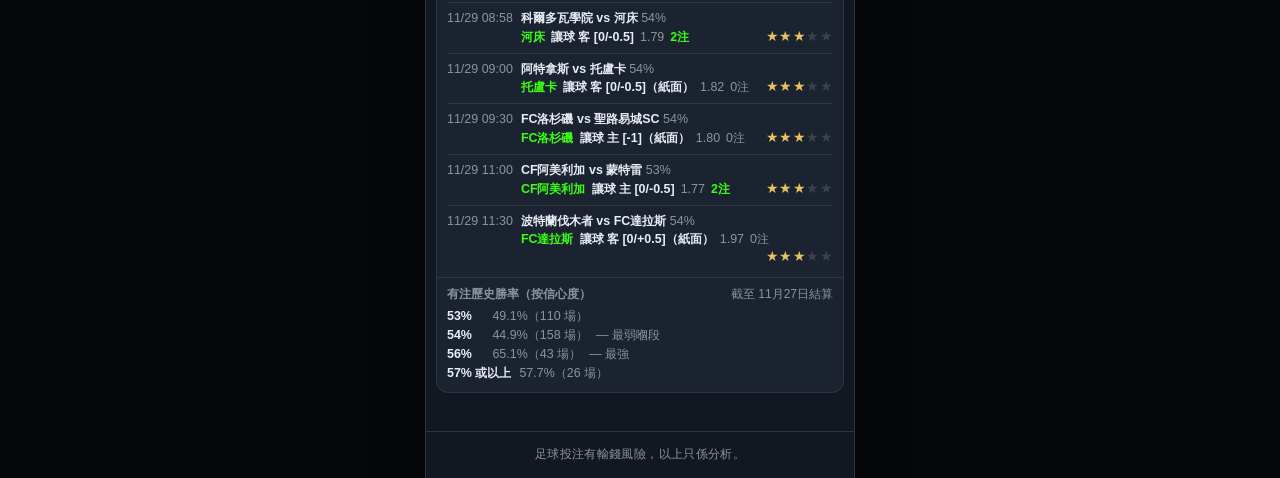
==== commit e9400f66: "evening settle 2026-11-28: 16 rows settled (9W/1LH/6L), version football185" ====
--- a/index.html
+++ b/index.html
@@ -6,7 +6,7 @@
   <meta name="theme-color" content="#0d1117" />
   <meta http-equiv="Cache-Control" content="no-cache" />
   <title>波盤推介</title>
-  <link rel="stylesheet" href="css/styles.css?v=football184" />
+  <link rel="stylesheet" href="css/styles.css?v=football185" />
 </head>
 <body>
   <div id="app">
@@ -109,6 +109,6 @@
     </footer>
   </div>
   <script>if(!location.hash){location.replace('#/football');}</script>
-  <script src="js/app.js?v=football184"></script>
+  <script src="js/app.js?v=football185"></script>
 </body>
 </html>
